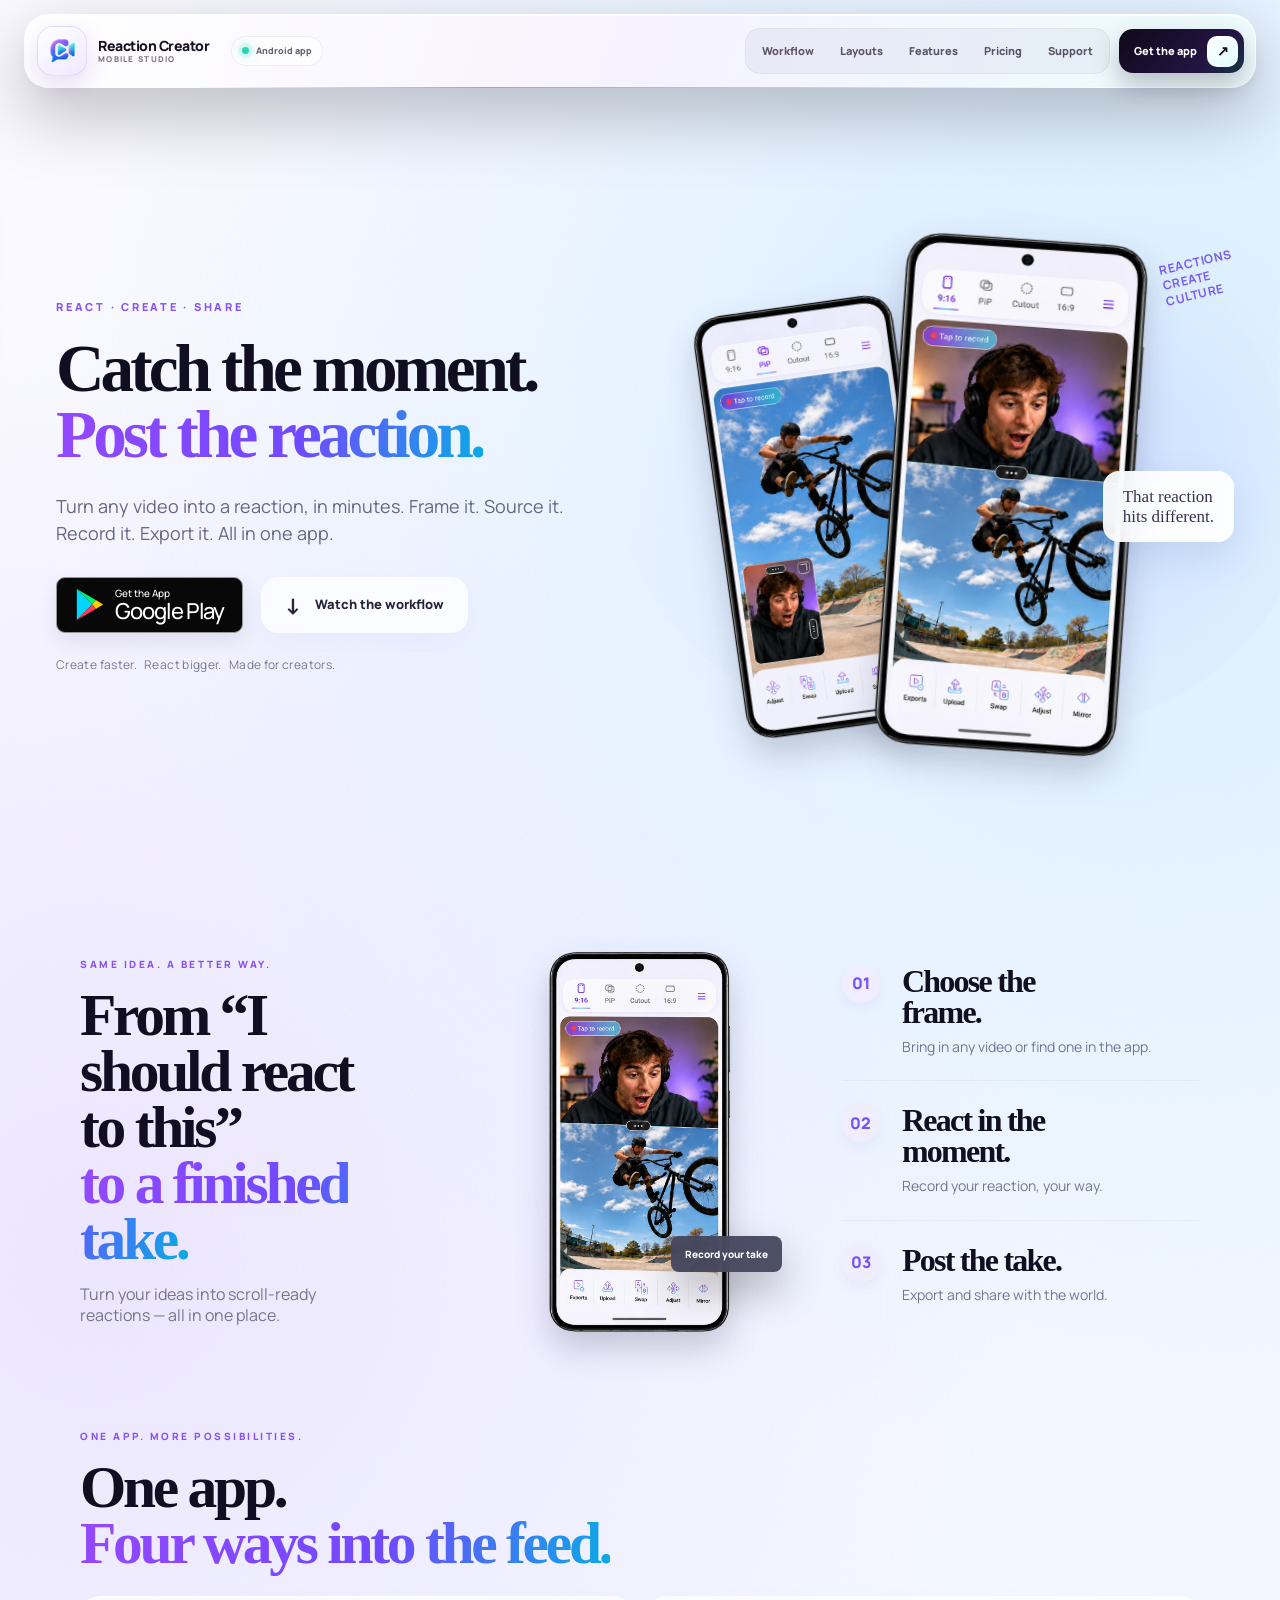
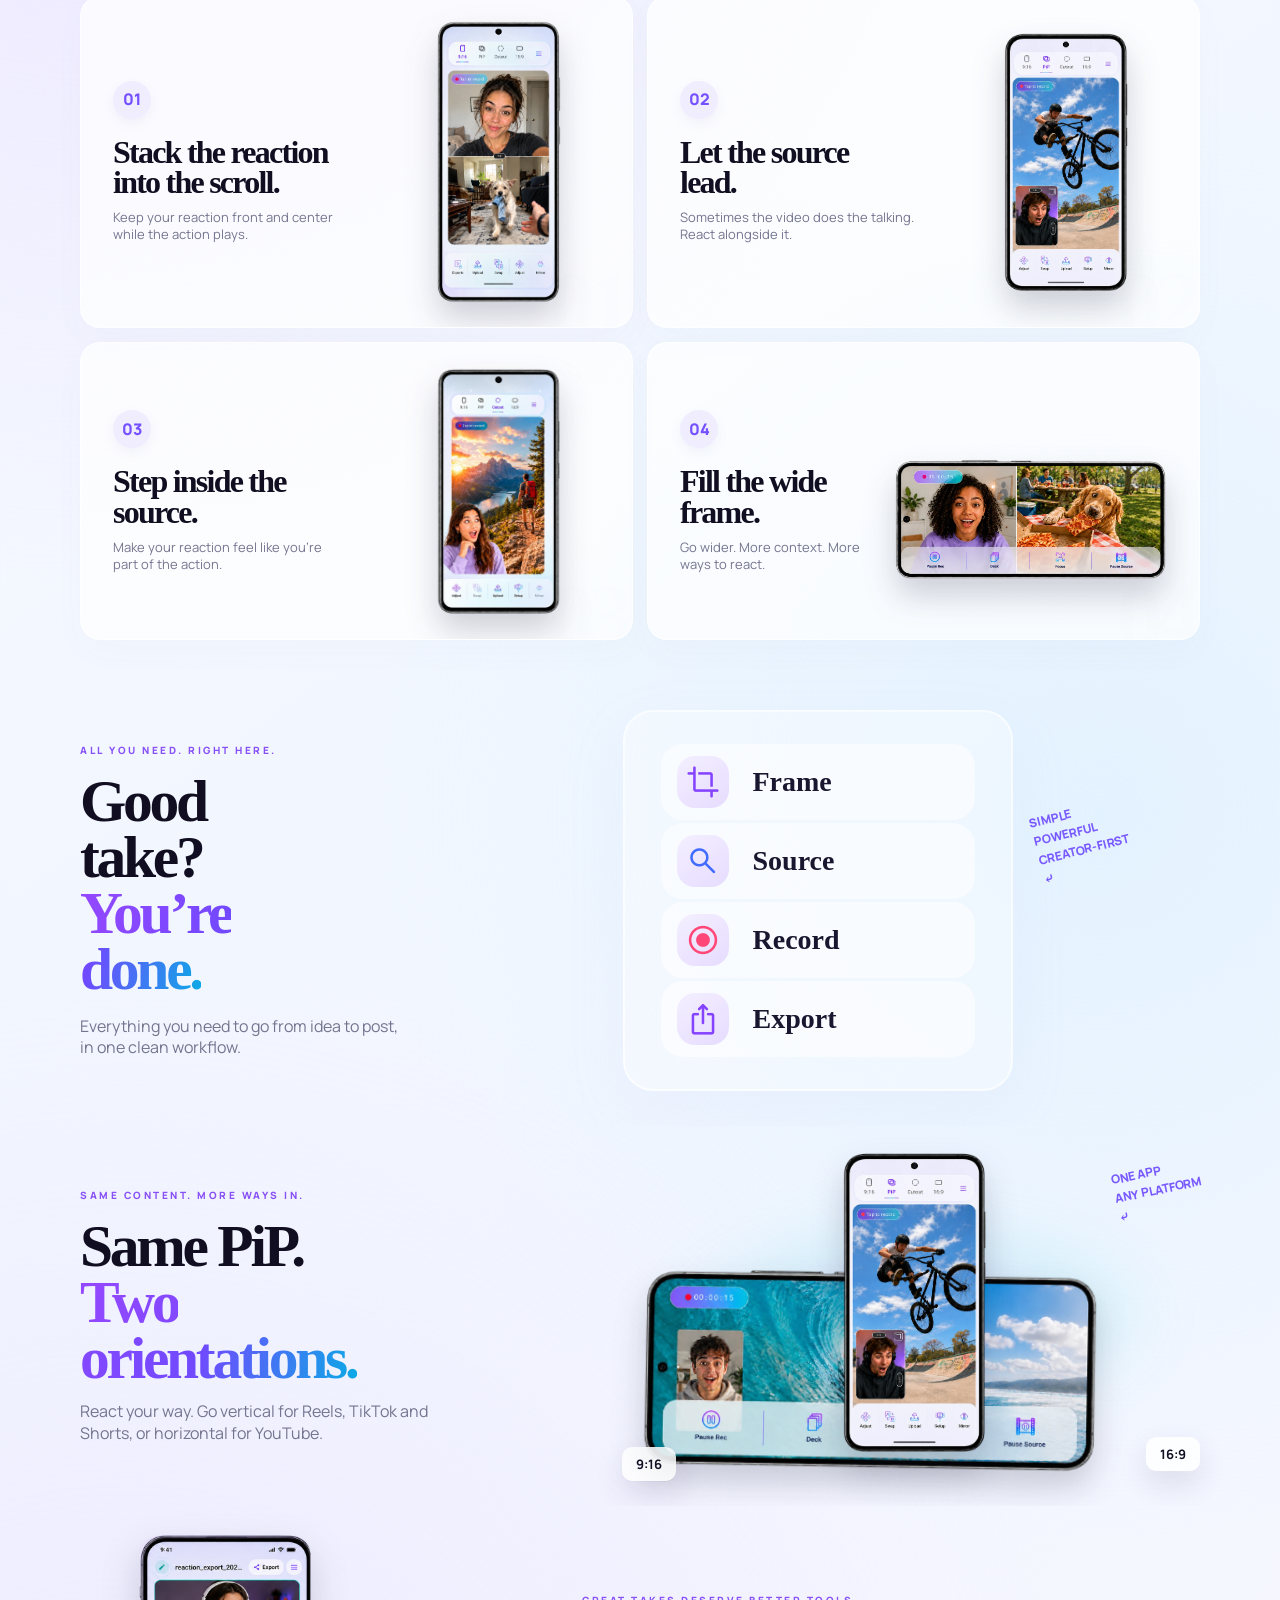
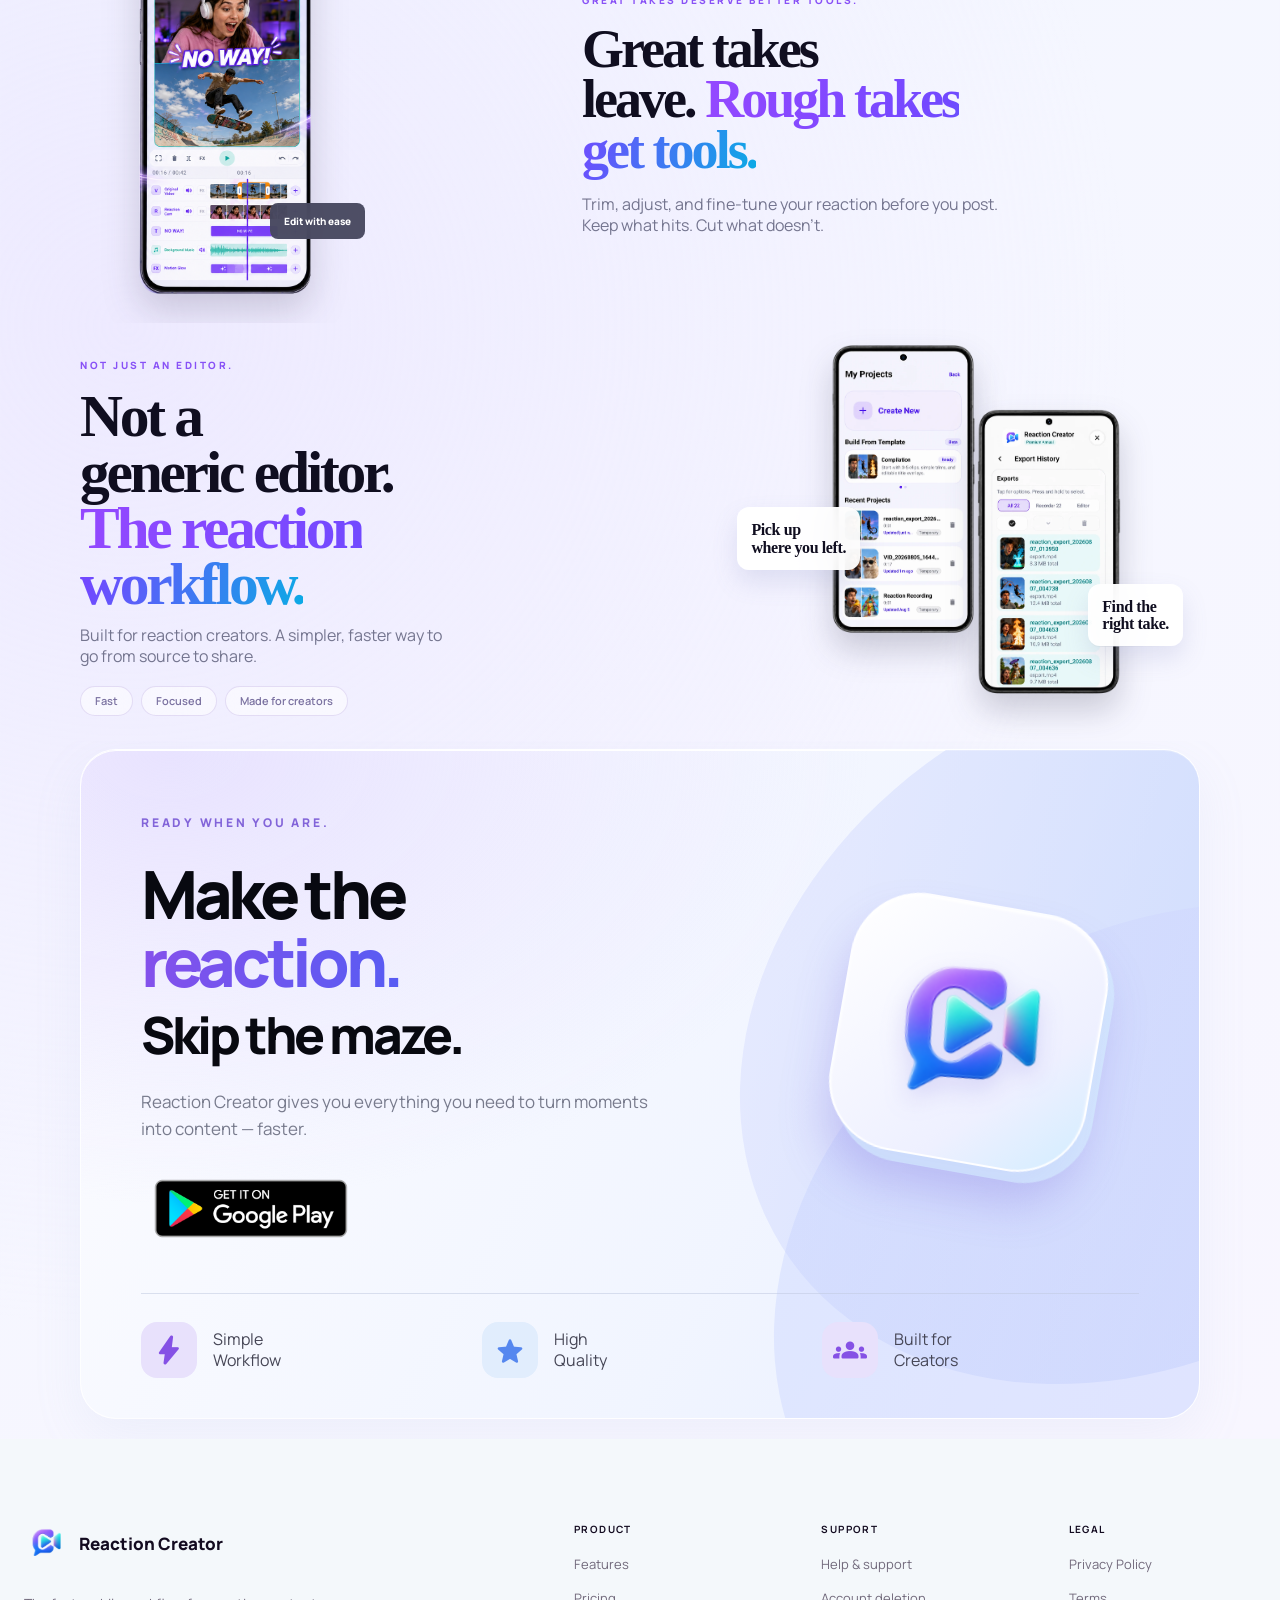
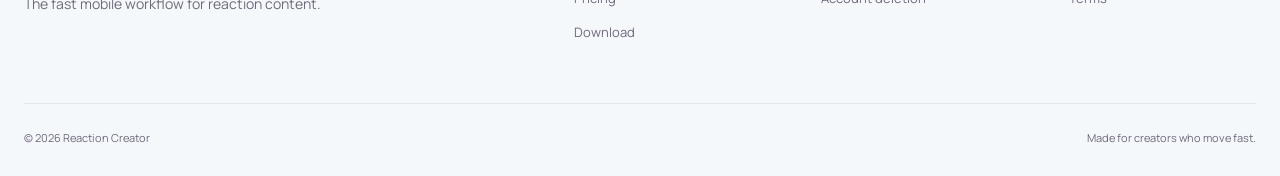
==== index.html @ 33fabc82 "Refresh responsive download card to match mockup" ====
<!doctype html>
<html lang="en" class="no-gsap">

<head>
  <meta charset="utf-8">
  <meta name="viewport" content="width=device-width, initial-scale=1">
  <meta name="theme-color" content="#f8f7fc">

  <title>Reaction Creator — Make the Reaction, Skip the Maze</title>
  <meta name="description" content="The fast mobile workflow for reaction content. Choose a layout, add the source, record, and export—editing is optional.">
  <link rel="canonical" href="https://www.reactioncreator.com/">
  <script>
    if (window.location.pathname.endsWith("/index.html")) {
      const cleanPath = window.location.pathname.slice(0, -"index.html".length) || "/";
      window.history.replaceState(null, "", cleanPath + window.location.search + window.location.hash);
    }
  </script>

  <meta property="og:type" content="website">
  <meta property="og:site_name" content="Reaction Creator">
  <meta property="og:title" content="Reaction Creator — Make the Reaction, Skip the Maze">
  <meta property="og:description" content="Record source and facecam together, then export the take without getting trapped in an editing timeline.">
  <meta property="og:url" content="https://www.reactioncreator.com/">
  <meta property="og:image" content="https://www.reactioncreator.com/assets/img/social-preview.webp">
  <meta property="og:image:width" content="1200">
  <meta property="og:image:height" content="630">
  <meta name="twitter:card" content="summary_large_image">

  <link rel="icon" type="image/webp" href="assets/img/favicon.webp">
  <link rel="apple-touch-icon" href="assets/img/favicon.webp">
  <link rel="preload" as="image" type="image/webp" href="Images/isolated-916-bmx-20260901.webp" fetchpriority="high">
  <link rel="preload" as="image" type="image/webp" href="Images/isolated-pip-bmx-20260901.webp" fetchpriority="high">
  <link rel="preconnect" href="https://fonts.googleapis.com">
  <link rel="preconnect" href="https://fonts.gstatic.com" crossorigin>
  <link rel="stylesheet" href="https://fonts.googleapis.com/css2?family=Manrope:wght@400;500;600;700;800&amp;display=swap">
  <link rel="stylesheet" href="https://fonts.googleapis.com/css2?family=Material+Symbols+Rounded:opsz,wght,FILL,GRAD@24,500,0,0">
  <link rel="stylesheet" href="assets/css/home-v5.css?v=20260906-light3">
  <link rel="stylesheet" href="assets/css/landing-mockup.css?v=20260910-download">
</head>

<body>
  <a class="skip-link" href="#main">Skip to content</a>
  <div class="page-progress" aria-hidden="true"><span data-page-progress></span></div>
  <div class="ambient-stage" data-ambient-stage aria-hidden="true">
    <div class="ambient-palette ambient-palette-hero" data-ambient-palette></div>
    <div class="ambient-palette ambient-palette-workflow" data-ambient-palette></div>
    <div class="ambient-palette ambient-palette-formats" data-ambient-palette></div>
    <div class="ambient-palette ambient-palette-instant" data-ambient-palette></div>
    <div class="ambient-palette ambient-palette-orientation" data-ambient-palette></div>
    <div class="ambient-palette ambient-palette-editor" data-ambient-palette></div>
    <div class="ambient-palette ambient-palette-continuity" data-ambient-palette></div>
    <div class="ambient-palette ambient-palette-download" data-ambient-palette></div>
    <div class="ambient-wash"></div>
    <div class="ambient-orb ambient-orb-a"></div>
    <div class="ambient-orb ambient-orb-b"></div>
    <div class="ambient-depth">
      <div class="ambient-pointer">
        <div class="ambient-core">
          <span class="ambient-loop ambient-loop-a"></span>
          <span class="ambient-loop ambient-loop-b"></span>
          <span class="ambient-loop ambient-loop-c"></span>
          <span class="ambient-spark ambient-spark-a"></span>
          <span class="ambient-spark ambient-spark-b"></span>
        </div>
      </div>
    </div>
  </div>

  <header class="site-header" data-header>
    <nav class="nav shell" aria-label="Main navigation">
      <a class="brand" href="/" aria-label="Reaction Creator home">
        <span class="brand-mark" aria-hidden="true">
          <img src="assets/img/favicon.webp" alt="" width="512" height="512" decoding="async">
        </span>
        <span class="brand-lockup">
          <strong>Reaction Creator</strong>
          <small>Mobile studio</small>
        </span>
      </a>

      <span class="nav-status" aria-label="Available for Android">
        <i aria-hidden="true"></i>
        Android app
      </span>

      <button class="nav-toggle" type="button" aria-controls="site-menu" aria-expanded="false" data-nav-toggle>
        <span class="nav-toggle-icon" aria-hidden="true"><i></i><i></i></span>
        <span class="sr-only">Open menu</span>
      </button>

      <div class="nav-menu" id="site-menu" data-nav-menu>
        <div class="nav-links">
          <a href="#workflow">Workflow</a>
          <a href="#layouts">Layouts</a>
          <a href="/features/">Features</a>
          <a href="/pricing/">Pricing</a>
          <a href="/support/">Support</a>
        </div>
        <a class="nav-download" href="https://play.google.com/store/apps/details?id=com.reaction.reactioncreator">
          <span>Get the app</span>
          <i aria-hidden="true">↗</i>
        </a>
      </div>
    </nav>
  </header>

  <main id="main" class="landing">
    <section class="hero" data-hero>
      <div class="hero-aurora hero-aurora-one" aria-hidden="true"></div>
      <div class="hero-aurora hero-aurora-two" aria-hidden="true"></div>
      <div class="hero-grid" aria-hidden="true"></div>

      <div class="shell hero-layout">
        <div class="hero-copy" data-reveal>
          <p class="kicker kicker-light"><span></span>React · Create · Share</p>
          <h1><span>Catch the moment.</span><br><em>Post the reaction.</em></h1>
          <p class="hero-lede">Turn any video into a reaction, in minutes. Frame it. Source it. Record it. Export it. All in one app.</p>

          <div class="hero-actions">
            <a class="button button-primary" href="https://play.google.com/store/apps/details?id=com.reaction.reactioncreator">
              <svg class="google-play-icon" viewBox="0 0 32 36" aria-hidden="true" focusable="false">
                <path fill="#00d5ff" d="M2 1 19 18 2 35Z"/>
                <path fill="#00ef77" d="M2 1 23 13 19 18Z"/>
                <path fill="#ffcf00" d="m23 13 8 5-8 5-4-5Z"/>
                <path fill="#ff3b5c" d="m2 35 17-17 4 5Z"/>
              </svg>
              <span class="google-play-label"><span>Get the App</span><strong>Google Play</strong></span>
            </a>
            <a class="button button-ghost" href="#workflow"><span aria-hidden="true">↓</span> Watch the workflow</a>
          </div>

          <p class="hero-positioning">Create faster. &nbsp; React bigger. &nbsp; Made for creators.</p>
        </div>

        <div class="hero-visual" data-hero-visual>
          <div class="hero-orbit" aria-hidden="true"></div>
          <div class="hero-phone-wrap hero-phone-secondary" aria-hidden="true">
            <span class="device-light" aria-hidden="true"></span>
            <span class="device-crop crop-pip-bmx">
              <img src="Images/isolated-pip-bmx-20260901.webp" alt="" width="1086" height="1448" fetchpriority="high" decoding="async">
            </span>
          </div>
          <div class="hero-phone-wrap hero-phone-primary">
            <span class="device-light" aria-hidden="true"></span>
            <span class="device-crop crop-916-bmx">
              <img class="hero-phone" src="Images/isolated-916-bmx-20260901.webp" alt="Reaction Creator showing a creator and a BMX source together in the 9:16 recording layout" width="1086" height="1448" fetchpriority="high" decoding="async">
            </span>
          </div>

          <div class="hero-chip hero-chip-source" aria-hidden="true">
            <span class="chip-dot chip-dot-cyan"></span>
            <small>That reaction</small>
            <strong>hits different.</strong>
          </div>
          <div class="hero-chip hero-chip-layout" aria-hidden="true">
            <span class="material-symbols-rounded">dashboard_customize</span>
            <div><small>Frame for the feed</small><strong>9:16 ready</strong></div>
          </div>
          <div class="hero-chip hero-chip-export" aria-hidden="true">
            <span class="chip-dot"></span>
            <small>Good take?</small>
            <strong>Export it now</strong>
          </div>
        </div>
      </div>

      <div class="creator-ticker" aria-label="Made for short-form and reaction creators">
        <div class="ticker-track">
          <span>Shorts creators</span><i></i><span>YouTube reactions</span><i></i><span>Gaming commentary</span><i></i><span>Reels &amp; TikTok</span><i></i><span>Meme reactions</span><i></i>
          <span aria-hidden="true">Shorts creators</span><i aria-hidden="true"></i><span aria-hidden="true">YouTube reactions</span><i aria-hidden="true"></i><span aria-hidden="true">Gaming commentary</span><i aria-hidden="true"></i><span aria-hidden="true">Reels &amp; TikTok</span><i aria-hidden="true"></i><span aria-hidden="true">Meme reactions</span><i aria-hidden="true"></i>
        </div>
      </div>
    </section>

    <section class="workflow" id="workflow" data-motion-story>
      <div class="workflow-pin">
        <div class="shell workflow-story">
          <div class="workflow-heading">
            <p class="kicker"><span></span>Same idea. A better way.</p>
            <h2>From “I <br>should react <br>to this”<br><em>to a finished <br>take.</em></h2>
            <p>Turn your ideas into scroll-ready reactions — all in one place.</p>
          </div>

          <figure class="workflow-device" aria-label="Reaction Creator recording a vertical reaction while the source plays">
            <span class="workflow-device-glow" aria-hidden="true"></span>
            <span class="device-crop crop-916-bmx">
              <img src="Images/isolated-916-bmx-20260901.webp" alt="Reaction Creator recording interface with a creator reacting to a BMX video" width="1086" height="1448" loading="lazy" decoding="async">
            </span>
            <figcaption><i aria-hidden="true"></i>Record your take</figcaption>
          </figure>

          <div class="workflow-runway">
            <article data-workflow-step>
              <span class="workflow-step-label">01</span>
              <h3>Choose the frame.</h3>
              <p>Bring in any video or find one in the app.</p>
            </article>
            <article data-workflow-step>
              <span class="workflow-step-label">02</span>
              <h3>React in the moment.</h3>
              <p>Record your reaction, your way.</p>
            </article>
            <article data-workflow-step>
              <span class="workflow-step-label">03</span>
              <h3>Post the take.</h3>
              <p>Export and share with the world.</p>
            </article>
          </div>

          <div class="workflow-manifesto" data-reveal>
            <p><span>Not a desktop editor squeezed onto a phone.</span> A purpose-built reaction machine that keeps creators moving.</p>
          </div>
        </div>
      </div>
    </section>

    <section class="formats" id="layouts" data-formats>
      <div class="formats-pin">
        <div class="shell formats-heading">
          <p class="kicker"><span></span>One app. More possibilities.</p>
          <h2>One app.<br><em>Four ways into the feed.</em></h2>
        </div>

        <div class="shell format-wall">
        <article class="format-card format-card-916" data-format-card data-mode="9:16">
          <div class="format-copy">
            <span>01</span>
            <h3>Stack the reaction into the scroll.</h3>
            <p>Keep your reaction front and center while the action plays.</p>
          </div>
          <figure class="phone-stage" data-depth="0.045">
            <span class="device-light" aria-hidden="true"></span>
            <span class="device-crop crop-916-woman-dog"><img src="Images/isolated-916-woman-dog-20260901.webp" alt="Reaction Creator 9:16 layout with a creator above a dog source video" width="1086" height="1448" loading="lazy" decoding="async"></span>
          </figure>
        </article>

        <article class="format-card format-card-pip" data-format-card data-mode="PiP">
          <div class="format-copy">
            <span>02</span>
            <h3>Let the source lead.</h3>
            <p>Sometimes the video does the talking. React alongside it.</p>
          </div>
          <figure class="phone-stage" data-depth="0.065">
            <span class="device-light" aria-hidden="true"></span>
            <span class="device-crop crop-pip-bmx"><img src="Images/isolated-pip-bmx-20260901.webp" alt="Reaction Creator picture-in-picture layout over a BMX source video" width="1086" height="1448" loading="lazy" decoding="async"></span>
          </figure>
        </article>

        <article class="format-card format-card-cutout" data-format-card data-mode="Cutout">
          <div class="format-copy">
            <span>03</span>
            <h3>Step inside the source.</h3>
            <p>Make your reaction feel like you’re part of the action.</p>
          </div>
          <figure class="phone-stage" data-depth="0.04">
            <span class="device-light" aria-hidden="true"></span>
            <span class="device-crop crop-cutout-hiking"><img src="Images/isolated-cutout-hiking-20260901.webp" alt="Reaction Creator Cutout layout with a creator placed over a hiking source video" width="1448" height="1086" loading="lazy" decoding="async"></span>
          </figure>
        </article>

        <article class="format-card format-card-wide" data-format-card data-mode="16:9">
          <div class="format-copy">
            <span>04</span>
            <h3>Fill the wide frame.</h3>
            <p>Go wider. More context. More ways to react.</p>
          </div>
          <figure class="wide-stage" data-depth="0.035">
            <span class="device-light" aria-hidden="true"></span>
            <span class="device-crop crop-169-dog"><img src="Images/isolated-169-dog-20260901.webp" alt="Reaction Creator 16:9 layout showing a creator and dog source side by side" width="1086" height="1448" loading="lazy" decoding="async"></span>
          </figure>
        </article>
        </div>
      </div>
    </section>

    <section class="instant">
      <div class="instant-orb" aria-hidden="true"></div>
      <div class="shell instant-layout">
        <div class="instant-copy" data-reveal>
          <p class="kicker kicker-light"><span></span>All you need. Right here.</p>
          <h2>Good <br>take?<br><em>You’re <br>done.</em></h2>
          <p>Everything you need to go from idea to post, in one clean workflow.</p>
        </div>

        <div class="export-system" data-reveal data-export-route>
          <div class="export-beam" aria-hidden="true"><span></span></div>
          <div class="export-step is-active"><span class="material-symbols-rounded" aria-hidden="true">crop</span><strong>Frame</strong></div>
          <div class="export-step"><span class="material-symbols-rounded" aria-hidden="true">search</span><strong>Source</strong></div>
          <div class="export-step"><span class="material-symbols-rounded" aria-hidden="true">radio_button_checked</span><strong>Record</strong></div>
          <div class="export-step export-step-final"><span class="material-symbols-rounded" aria-hidden="true">ios_share</span><strong>Export</strong></div>
        </div>
      </div>
    </section>

    <section class="orientation">
      <div class="shell orientation-layout">
        <div class="orientation-copy" data-reveal>
          <p class="kicker"><span></span>Same content. More ways in.</p>
          <h2>Same PiP.<br><em>Two<br>orientations.</em></h2>
          <p>React your way. Go vertical for Reels, TikTok and Shorts, or horizontal for YouTube.</p>
        </div>

        <div class="orientation-stack" data-reveal aria-label="The same PiP layout shown in portrait and landscape orientations">
          <span class="orientation-glow" aria-hidden="true"></span>
          <span class="orientation-orbit" aria-hidden="true"></span>

          <figure class="orientation-device orientation-device-wide">
            <span class="device-light" aria-hidden="true"></span>
            <span class="device-crop crop-pip-landscape"><img src="Images/isolated-pip-landscape-20260901.webp" alt="Reaction Creator PiP in landscape orientation" width="1448" height="1086" loading="lazy" decoding="async"></span>
          </figure>

          <figure class="orientation-device orientation-device-portrait">
            <span class="device-light" aria-hidden="true"></span>
            <span class="device-crop crop-pip-bmx"><img src="Images/isolated-pip-bmx-20260901.webp" alt="The same Reaction Creator PiP workflow in portrait orientation" width="1086" height="1448" loading="lazy" decoding="async"></span>
          </figure>

          <div class="orientation-rotate" aria-hidden="true">↻</div>
          <div class="orientation-state orientation-state-portrait"><b>9:16</b></div>
          <div class="orientation-state orientation-state-wide"><b>16:9</b></div>
        </div>
      </div>
    </section>

    <section class="editor-choice" id="editor">
      <div class="shell editor-layout">
        <figure class="editor-product" data-reveal>
          <span class="device-light" aria-hidden="true"></span>
          <img src="Images/editor-phone-only.webp" alt="Reaction Creator optional Editor Mode with a reaction video timeline" width="514" height="1047" loading="lazy" decoding="async">
          <figcaption>Edit with ease</figcaption>
        </figure>

        <div class="editor-copy" data-reveal>
          <p class="kicker"><span></span>Great takes deserve better tools.</p>
          <h2>Great takes<br>leave. <em>Rough takes<br>get tools.</em></h2>
          <p>Trim, adjust, and fine-tune your reaction before you post. Keep what hits. Cut what doesn’t.</p>
          <ul class="tool-cloud" aria-label="Optional editing tools">
            <li>Trim</li>
            <li>Text</li>
            <li>Audio</li>
            <li>Effects</li>
          </ul>
        </div>
      </div>
    </section>

    <section class="continuity">
      <div class="shell continuity-heading" data-reveal>
        <p class="kicker"><span></span>Not just an editor.</p>
        <h2>Not a<br>generic editor.<br><em>The reaction<br>workflow.</em></h2>
        <p>Built for reaction creators. A simpler, faster way to go from source to share.</p>
        <ul class="vision-principles" aria-label="Reaction Creator product principles">
          <li>Fast</li><li>Focused</li><li>Made for creators</li>
        </ul>
      </div>

      <div class="shell continuity-visuals">
        <article class="continuity-item continuity-projects" data-reveal>
          <div><span>Projects</span><h3>Pick up<br>where you left.</h3></div>
          <figure data-depth="0.04"><span class="device-light" aria-hidden="true"></span><span class="device-crop crop-projects"><img src="Images/isolated-projects-20260901.webp" alt="Reaction Creator Projects screen" width="1086" height="1448" loading="lazy" decoding="async"></span></figure>
        </article>
        <article class="continuity-item continuity-exports" data-reveal>
          <div><span>Export History</span><h3>Find the<br>right take.</h3></div>
          <figure data-depth="0.06"><span class="device-light" aria-hidden="true"></span><span class="device-crop crop-export-history"><img src="Images/isolated-export-history-20260901.webp" alt="Reaction Creator Export History screen" width="1086" height="1448" loading="lazy" decoding="async"></span></figure>
        </article>
      </div>
    </section>

    <section class="download" id="download">
      <div class="download-beam" aria-hidden="true"></div>
      <div class="shell download-panel download-refresh">
        <div class="download-copy" data-reveal>
          <p class="kicker kicker-light"><span></span>Ready when you are.</p>
          <h2>Make the<br><em>reaction.</em><br><span>Skip the maze.</span></h2>
          <p>Reaction Creator gives you everything you need to turn moments into content — faster.</p>
          <div class="download-action-row">
            <a class="play-badge" href="https://play.google.com/store/apps/details?id=com.reaction.reactioncreator" aria-label="Get Reaction Creator on Google Play"><img src="Images/google-play-badge.webp" alt="Get it on Google Play" width="646" height="250" loading="lazy" decoding="async"></a>
            <span class="download-note"><i aria-hidden="true"></i>Free to start on Android</span>
          </div>
        </div>
        <figure class="download-mark" data-reveal>
          <div class="download-mark-visual">
            <span aria-hidden="true"></span>
            <img src="assets/img/favicon.webp" alt="Reaction Creator app icon" width="512" height="512" loading="lazy" decoding="async">
          </div>
        </figure>
        <ul class="download-benefits" aria-label="Made for reaction creators">
          <li><span class="material-symbols-rounded" aria-hidden="true">bolt</span><span>Simple<br>Workflow</span></li>
          <li><span class="material-symbols-rounded" aria-hidden="true">star</span><span>High<br>Quality</span></li>
          <li><span class="material-symbols-rounded" aria-hidden="true">groups</span><span>Built for<br>Creators</span></li>
        </ul>
      </div>
    </section>
  </main>

  <footer class="site-footer">
    <div class="shell footer-top">
      <div class="footer-brand">
        <a class="brand" href="/" aria-label="Reaction Creator home"><img src="assets/img/favicon.webp" alt="" width="512" height="512" loading="lazy" decoding="async"><span>Reaction Creator</span></a>
        <p>The fast mobile workflow for reaction content.</p>
      </div>
      <div class="footer-group"><strong>Product</strong><a href="/features/">Features</a><a href="/pricing/">Pricing</a><a href="https://play.google.com/store/apps/details?id=com.reaction.reactioncreator">Download</a></div>
      <div class="footer-group"><strong>Support</strong><a href="/support/">Help &amp; support</a><a href="/account-deletion/">Account deletion</a></div>
      <div class="footer-group"><strong>Legal</strong><a href="/privacy-policy/">Privacy Policy</a><a href="/terms/">Terms</a></div>
    </div>
    <div class="shell footer-bottom"><span>© <span data-year></span> Reaction Creator</span><span>Made for creators who move fast.</span></div>
  </footer>

  <script src="assets/js/home-v5.js?v=20260905-professional2"></script>
</body>
</html>
---- assets/css/home-v5.css ----
:root {
  --ink: #130b20;
  --muted: #6d6578;
  --night: #08040f;
  --night-2: #10081d;
  --paper: #f8f6ff;
  --purple: #7a43ff;
  --violet: #b468ff;
  --cyan: #31ddd5;
  --pink: #ff6fbc;
  --line: rgba(94, 70, 143, 0.14);
  --white: #fff;
  --ease: cubic-bezier(0.22, 1, 0.36, 1);
}

*,
*::before,
*::after {
  box-sizing: border-box;
}

html {
  scroll-behavior: smooth;
}

body {
  position: relative;
  margin: 0;
  overflow-x: hidden;
  color: var(--ink);
  background: var(--night);
  font-family: "Manrope", sans-serif;
  font-size: 16px;
  line-height: 1.6;
  text-rendering: optimizeLegibility;
}

main {
  position: relative;
  z-index: 1;
}

body.menu-open {
  overflow: hidden;
}

img {
  display: block;
  max-width: 100%;
}

a {
  color: inherit;
  text-decoration: none;
}

button {
  font: inherit;
}

h1,
h2,
h3,
p,
figure,
ul {
  margin: 0;
}

ul {
  padding: 0;
  list-style: none;
}

h1,
h2,
h3 {
  font-family: Georgia, "Times New Roman", serif;
  font-weight: 700;
  text-wrap: balance;
}

em {
  color: transparent;
  background: linear-gradient(105deg, var(--violet), var(--purple) 50%, var(--cyan));
  background-clip: text;
  font-style: normal;
  -webkit-background-clip: text;
}

.shell {
  width: min(1240px, calc(100% - 48px));
  margin-inline: auto;
}

.sr-only {
  position: absolute;
  width: 1px;
  height: 1px;
  overflow: hidden;
  clip: rect(0, 0, 0, 0);
  white-space: nowrap;
}

.skip-link {
  position: fixed;
  z-index: 1000;
  top: 10px;
  left: 10px;
  padding: 10px 14px;
  color: var(--white);
  border-radius: 10px;
  background: var(--purple);
  transform: translateY(-150%);
}

.skip-link:focus {
  transform: translateY(0);
}

.page-progress {
  position: fixed;
  z-index: 250;
  inset: 0 0 auto;
  height: 3px;
  pointer-events: none;
}

.page-progress span {
  width: 100%;
  height: 100%;
  display: block;
  background: linear-gradient(90deg, var(--purple), var(--pink), var(--cyan));
  box-shadow: 0 0 18px rgba(49, 221, 213, 0.56);
  transform: scaleX(0);
  transform-origin: left;
}

/* Persistent motion scene: one visual atmosphere behind the entire story. */
.ambient-stage {
  position: fixed;
  z-index: 0;
  inset: 0;
  overflow: hidden;
  background-color: #08040f;
  contain: strict;
  pointer-events: none;
}

.ambient-wash,
.ambient-palette,
.ambient-orb,
.ambient-depth,
.ambient-pointer,
.ambient-core {
  position: absolute;
  transform-style: preserve-3d;
}

.ambient-palette {
  inset: 0;
  opacity: 0;
  will-change: opacity;
  transform: translateZ(0);
}

.ambient-palette-hero {
  opacity: 1;
  background:
    radial-gradient(circle at 20% 35%, rgba(104, 48, 210, 0.34), transparent 38%),
    radial-gradient(circle at 86% 68%, rgba(22, 121, 137, 0.28), transparent 36%),
    #08040f;
}

.ambient-palette-workflow {
  background:
    radial-gradient(circle at 32% 44%, rgba(91, 45, 178, 0.3), transparent 41%),
    radial-gradient(circle at 82% 62%, rgba(20, 110, 124, 0.24), transparent 38%),
    #0d0618;
}

.ambient-palette-formats {
  background:
    radial-gradient(circle at 18% 30%, rgba(184, 150, 255, 0.24), transparent 39%),
    radial-gradient(circle at 86% 68%, rgba(103, 220, 215, 0.22), transparent 37%),
    #eeeafa;
}

.ambient-palette-instant {
  background:
    radial-gradient(circle at 22% 28%, rgba(111, 53, 255, 0.3), transparent 39%),
    radial-gradient(circle at 84% 66%, rgba(33, 186, 199, 0.23), transparent 38%),
    #090410;
}

.ambient-palette-orientation {
  background:
    radial-gradient(circle at 22% 34%, rgba(155, 115, 255, 0.2), transparent 40%),
    radial-gradient(circle at 83% 65%, rgba(72, 214, 207, 0.22), transparent 37%),
    #edf8f7;
}

.ambient-palette-editor {
  background:
    radial-gradient(circle at 21% 34%, rgba(134, 70, 255, 0.3), transparent 39%),
    radial-gradient(circle at 84% 64%, rgba(28, 170, 184, 0.22), transparent 38%),
    #0b0514;
}

.ambient-palette-continuity {
  background:
    radial-gradient(circle at 20% 34%, rgba(167, 124, 255, 0.22), transparent 39%),
    radial-gradient(circle at 84% 66%, rgba(84, 215, 209, 0.2), transparent 38%),
    #f1edfb;
}

.ambient-palette-download {
  background:
    radial-gradient(circle at 20% 34%, rgba(113, 55, 255, 0.32), transparent 39%),
    radial-gradient(circle at 84% 66%, rgba(36, 200, 202, 0.23), transparent 38%),
    #08040f;
}

.ambient-wash {
  inset: -18%;
  background:
    radial-gradient(circle at 18% 24%, rgba(122, 67, 255, 0.24), transparent 33%),
    radial-gradient(circle at 82% 64%, rgba(49, 221, 213, 0.18), transparent 31%),
    radial-gradient(circle at 52% 112%, rgba(255, 111, 188, 0.12), transparent 38%);
  opacity: 0.9;
}

.ambient-orb {
  width: min(48vw, 760px);
  aspect-ratio: 1;
  border-radius: 50%;
  opacity: 0.28;
  will-change: transform;
}

.ambient-orb-a {
  top: -17%;
  left: -13%;
  background-color: #7a43ff;
  -webkit-mask-image: radial-gradient(circle, #000, rgba(0, 0, 0, 0.55) 38%, transparent 70%);
  mask-image: radial-gradient(circle, #000, rgba(0, 0, 0, 0.55) 38%, transparent 70%);
}

.ambient-orb-b {
  right: -18%;
  bottom: -22%;
  background-color: #31ddd5;
  -webkit-mask-image: radial-gradient(circle, #000, rgba(0, 0, 0, 0.5) 40%, transparent 71%);
  mask-image: radial-gradient(circle, #000, rgba(0, 0, 0, 0.5) 40%, transparent 71%);
}

.ambient-depth {
  top: 4%;
  right: -8%;
  width: min(62vw, 960px);
  aspect-ratio: 1;
  perspective: 1200px;
  opacity: 0.48;
  will-change: transform;
}

.ambient-pointer,
.ambient-core {
  inset: 0;
  will-change: transform;
}

.ambient-loop {
  position: absolute;
  top: 50%;
  left: 50%;
  border: 1px solid rgba(193, 176, 255, 0.24);
  border-radius: 50%;
  transform-style: preserve-3d;
}

.ambient-loop-a {
  width: 84%;
  height: 42%;
  transform: translate(-50%, -50%) rotateX(67deg) rotateZ(14deg);
}

.ambient-loop-b {
  width: 66%;
  height: 66%;
  border-color: rgba(49, 221, 213, 0.2);
  transform: translate(-50%, -50%) rotateY(68deg) rotateZ(-22deg);
}

.ambient-loop-c {
  width: 45%;
  height: 82%;
  border-style: dashed;
  border-color: rgba(255, 111, 188, 0.16);
  transform: translate(-50%, -50%) rotateX(62deg) rotateY(38deg);
}

.ambient-spark {
  position: absolute;
  width: 12px;
  height: 12px;
  border-radius: 50%;
  background: #31ddd5;
  box-shadow: 0 0 26px rgba(49, 221, 213, 0.8);
}

.ambient-spark-a {
  top: 21%;
  left: 38%;
}

.ambient-spark-b {
  right: 18%;
  bottom: 31%;
  width: 8px;
  height: 8px;
  background: #b468ff;
  box-shadow: 0 0 22px rgba(180, 104, 255, 0.8);
}

.kicker {
  display: flex;
  align-items: center;
  gap: 10px;
  color: #6a39df;
  font-size: 11px;
  font-weight: 800;
  letter-spacing: 0.16em;
  line-height: 1.2;
  text-transform: uppercase;
}

.kicker > span {
  width: 8px;
  height: 8px;
  border-radius: 50%;
  background: linear-gradient(135deg, var(--purple), var(--cyan));
  box-shadow: 0 0 0 6px rgba(122, 67, 255, 0.09), 0 0 18px rgba(49, 221, 213, 0.35);
}

.kicker-light {
  color: #c9baf5;
}

.button {
  min-height: 52px;
  display: inline-flex;
  align-items: center;
  justify-content: center;
  gap: 12px;
  padding: 0 20px;
  border: 1px solid transparent;
  border-radius: 16px;
  font-size: 13px;
  font-weight: 800;
  transition: transform 250ms var(--ease), box-shadow 250ms var(--ease), background 250ms var(--ease);
}

.button:hover {
  transform: translateY(-3px);
}

.button-primary {
  color: var(--white);
  background: linear-gradient(135deg, #853cff, #634cff 55%, #21bfc9);
  box-shadow: 0 15px 38px rgba(103, 67, 255, 0.34);
}

.button-ghost {
  color: rgba(255, 255, 255, 0.86);
  border-color: rgba(255, 255, 255, 0.14);
  background: rgba(255, 255, 255, 0.06);
  backdrop-filter: blur(14px);
}

/* Floating navigation */
.site-header {
  position: fixed;
  z-index: 200;
  inset: 0 0 auto;
  padding-top: 14px;
  pointer-events: none;
}

.nav {
  position: relative;
  min-height: 74px;
  display: flex;
  align-items: center;
  gap: 22px;
  padding: 10px 11px 10px 12px;
  border: 1px solid rgba(255, 255, 255, 0.7);
  border-radius: 25px;
  background: linear-gradient(110deg, #ffffff, #f6f2ff, #edfcfd);
  box-shadow: 0 25px 70px rgba(3, 1, 10, 0.26), inset 0 1px 0 rgba(255, 255, 255, 0.96);
  pointer-events: auto;
  transition: min-height 300ms var(--ease), border-radius 300ms var(--ease), transform 300ms var(--ease);
}

.nav::after {
  position: absolute;
  right: 13%;
  bottom: -1px;
  left: 13%;
  height: 1px;
  background: linear-gradient(90deg, transparent, var(--purple), var(--cyan), transparent);
  content: "";
  opacity: 0.58;
}

.site-header.is-scrolled {
  padding-top: 8px;
}

.site-header.is-scrolled .nav {
  min-height: 64px;
  border-radius: 20px;
}

.brand {
  min-width: max-content;
  display: inline-flex;
  align-items: center;
  gap: 11px;
}

.brand-mark {
  width: 50px;
  height: 50px;
  display: grid;
  place-items: center;
  overflow: hidden;
  border: 1px solid rgba(112, 61, 229, 0.14);
  border-radius: 16px;
  background: linear-gradient(145deg, #fff, #eee9ff);
  box-shadow: 0 10px 26px rgba(78, 43, 164, 0.15);
}

.brand-mark img {
  width: 38px;
  height: 38px;
  object-fit: contain;
}

.brand-lockup {
  display: grid;
  gap: 2px;
  line-height: 1;
}

.brand-lockup strong {
  color: #171020;
  font-size: 14px;
  font-weight: 800;
  letter-spacing: -0.035em;
}

.brand-lockup small {
  color: #7c7488;
  font-size: 8px;
  font-weight: 800;
  letter-spacing: 0.16em;
  text-transform: uppercase;
}

.nav-status {
  display: inline-flex;
  align-items: center;
  gap: 7px;
  padding: 7px 10px;
  color: #665e72;
  border: 1px solid rgba(88, 68, 128, 0.09);
  border-radius: 999px;
  background: rgba(255, 255, 255, 0.54);
  font-size: 9px;
  font-weight: 800;
}

.nav-status i {
  width: 7px;
  height: 7px;
  border-radius: 50%;
  background: #24d5b6;
  box-shadow: 0 0 0 4px rgba(36, 213, 182, 0.12), 0 0 13px rgba(36, 213, 182, 0.65);
}

.nav-menu {
  display: flex;
  align-items: center;
  gap: 9px;
  margin-left: auto;
}

.nav-links {
  display: flex;
  gap: 2px;
  padding: 4px;
  border: 1px solid rgba(65, 44, 103, 0.06);
  border-radius: 15px;
  background: rgba(40, 22, 73, 0.045);
}

.nav-links a {
  min-height: 36px;
  display: flex;
  align-items: center;
  padding: 0 12px;
  color: #5b5367;
  border-radius: 11px;
  font-size: 11px;
  font-weight: 800;
  transition: color 200ms var(--ease), background 200ms var(--ease), box-shadow 200ms var(--ease);
}

.nav-links a:hover,
.nav-links a.is-current,
.nav-links a:focus-visible {
  color: #171020;
  background: rgba(255, 255, 255, 0.92);
  box-shadow: 0 5px 15px rgba(28, 14, 52, 0.09);
}

.nav-download {
  min-height: 44px;
  display: inline-flex;
  align-items: center;
  gap: 10px;
  padding: 5px 6px 5px 15px;
  color: var(--white);
  border-radius: 14px;
  background: linear-gradient(135deg, #10091a, #241443 72%, #173643);
  box-shadow: 0 12px 27px rgba(15, 7, 31, 0.25);
  font-size: 11px;
  font-weight: 800;
}

.nav-download i {
  width: 31px;
  height: 31px;
  display: grid;
  place-items: center;
  color: #171020;
  border-radius: 10px;
  background: linear-gradient(135deg, #fff, #dffcff);
  font-size: 14px;
  font-style: normal;
}

.nav-toggle {
  position: relative;
  width: 46px;
  height: 46px;
  display: none;
  place-items: center;
  margin-left: auto;
  padding: 0;
  border: 1px solid rgba(91, 67, 134, 0.13);
  border-radius: 14px;
  background: rgba(255, 255, 255, 0.76);
  cursor: pointer;
}

.nav-toggle-label {
  display: none;
}

.nav-toggle-icon {
  position: absolute;
  width: 18px;
  height: 12px;
}

.nav-toggle-icon i {
  position: absolute;
  left: 0;
  width: 18px;
  height: 2px;
  border-radius: 999px;
  background: var(--ink);
  transition: transform 230ms var(--ease);
}

.nav-toggle-icon i:first-child {
  transform: translateY(-4px);
}

.nav-toggle-icon i:last-child {
  transform: translateY(4px);
}

.nav-toggle.is-open .nav-toggle-icon i:first-child {
  transform: rotate(45deg);
}

.nav-toggle.is-open .nav-toggle-icon i:last-child {
  transform: rotate(-45deg);
}

/* Hero */
.hero {
  position: relative;
  min-height: 100svh;
  overflow: hidden;
  color: var(--white);
  background:
    radial-gradient(circle at 73% 33%, rgba(66, 213, 215, 0.14), transparent 25%),
    radial-gradient(circle at 18% 48%, rgba(119, 52, 255, 0.22), transparent 33%),
    linear-gradient(130deg, rgba(7, 3, 13, 0.86), rgba(18, 8, 32, 0.8) 57%, rgba(7, 19, 29, 0.78));
}

.hero::after {
  position: absolute;
  right: -15vw;
  bottom: -38vw;
  width: 78vw;
  height: 78vw;
  border: 1px solid rgba(104, 232, 226, 0.12);
  border-radius: 50%;
  box-shadow: inset 0 0 120px rgba(112, 65, 255, 0.05);
  content: "";
  pointer-events: none;
}

.hero-grid {
  position: absolute;
  inset: 0;
  opacity: 0.14;
  background-image:
    linear-gradient(rgba(255, 255, 255, 0.06) 1px, transparent 1px),
    linear-gradient(90deg, rgba(255, 255, 255, 0.06) 1px, transparent 1px);
  background-size: 76px 76px;
  mask-image: linear-gradient(to bottom, transparent, #000 26%, #000 72%, transparent);
}

.hero-aurora {
  position: absolute;
  border-radius: 50%;
  filter: blur(90px);
  pointer-events: none;
}

.hero-aurora-one {
  top: 13%;
  left: 8%;
  width: 360px;
  height: 360px;
  background: rgba(117, 57, 255, 0.2);
}

.hero-aurora-two {
  right: 4%;
  bottom: 10%;
  width: 330px;
  height: 330px;
  background: rgba(39, 214, 213, 0.13);
}

.hero-layout {
  position: relative;
  z-index: 2;
  min-height: 100svh;
  display: grid;
  grid-template-columns: minmax(0, 0.95fr) minmax(430px, 0.9fr);
  align-items: center;
  gap: clamp(36px, 6vw, 100px);
  padding-top: 110px;
  padding-bottom: 70px;
}

.hero-copy {
  position: relative;
  z-index: 3;
  max-width: 760px;
}

.hero-copy .kicker {
  margin-bottom: 28px;
}

.hero h1 {
  max-width: 800px;
  font-size: clamp(4.8rem, 8vw, 8.4rem);
  letter-spacing: -0.075em;
  line-height: 0.84;
}

.hero h1 span,
.hero h1 em {
  display: inline-block;
}

.hero-lede {
  max-width: 640px;
  margin-top: 34px;
  color: rgba(255, 255, 255, 0.68);
  font-size: clamp(15px, 1.22vw, 18px);
  line-height: 1.75;
}

.hero-actions {
  display: flex;
  flex-wrap: wrap;
  gap: 12px;
  margin-top: 31px;
}

.hero-positioning {
  margin-top: 30px;
  color: rgba(255, 255, 255, 0.48);
  font-size: 12px;
}

.hero-positioning strong {
  color: var(--cyan);
}

.hero-visual {
  position: relative;
  min-height: 720px;
  perspective: 1200px;
}

.hero-orbit {
  position: absolute;
  top: 50%;
  left: 50%;
  width: min(620px, 52vw);
  height: min(620px, 52vw);
  border: 1px solid rgba(255, 255, 255, 0.1);
  border-radius: 50%;
  transform: translate(-50%, -50%);
}

.hero-orbit::before,
.hero-orbit::after {
  position: absolute;
  border-radius: 50%;
  content: "";
}

.hero-orbit::before {
  inset: 12%;
  border: 1px dashed rgba(150, 114, 255, 0.18);
}

.hero-orbit::after {
  top: 5%;
  left: 22%;
  width: 12px;
  height: 12px;
  background: var(--cyan);
  box-shadow: 0 0 25px var(--cyan);
}

.hero-phone-wrap {
  position: absolute;
  z-index: 2;
  top: 50%;
  left: 61%;
  width: min(390px, 76%);
  transform: translate(-50%, -48%);
  transform-style: preserve-3d;
  backface-visibility: hidden;
  will-change: transform;
}

.hero-phone-primary {
  z-index: 3;
  transform: translate(-50%, -48%) rotate(2.5deg);
}

.hero-phone-secondary {
  z-index: 1;
  top: 52%;
  left: 31%;
  width: min(320px, 63%);
  opacity: 0.86;
  transform: translate(-50%, -48%) rotate(-8deg);
}

.hero-phone-secondary .device-crop {
  opacity: 0.82;
}

.hero-phone-secondary .device-light {
  background: radial-gradient(ellipse, rgba(49, 221, 213, 0.36), rgba(88, 61, 232, 0.16) 43%, transparent 70%);
}

.device-light,
.workflow-device-glow {
  position: absolute;
  z-index: 0;
  inset: 18% 10% 5%;
  border-radius: 50%;
  background: radial-gradient(ellipse, rgba(124, 66, 255, 0.48), rgba(49, 221, 213, 0.16) 43%, transparent 70%);
  filter: blur(34px);
  pointer-events: none;
}

.hero-chip {
  position: absolute;
  z-index: 4;
  display: grid;
  gap: 1px;
  padding: 12px 15px;
  color: var(--white);
  border: 1px solid rgba(255, 255, 255, 0.15);
  border-radius: 16px;
  background: rgba(14, 8, 27, 0.68);
  box-shadow: 0 18px 45px rgba(0, 0, 0, 0.26);
  backdrop-filter: blur(17px);
}

.hero-chip small {
  color: rgba(255, 255, 255, 0.56);
  font-size: 8px;
  font-weight: 800;
  letter-spacing: 0.1em;
  text-transform: uppercase;
}

.hero-chip strong {
  font-size: 11px;
}

.hero-chip-source {
  top: 19%;
  left: -2%;
  padding-left: 35px;
}

.chip-dot {
  position: absolute;
  top: 17px;
  left: 14px;
  width: 9px;
  height: 9px;
  border-radius: 50%;
  background: var(--purple);
  box-shadow: 0 0 15px var(--purple);
}

.chip-dot-cyan {
  background: var(--cyan);
  box-shadow: 0 0 15px var(--cyan);
}

.hero-chip-layout {
  top: 47%;
  right: -4%;
  grid-template-columns: auto 1fr;
  align-items: center;
  gap: 9px;
}

.hero-chip-layout > span {
  color: var(--violet);
}

.hero-chip-layout div {
  display: grid;
}

.hero-chip-export {
  bottom: 14%;
  left: 2%;
}

.creator-ticker {
  position: relative;
  z-index: 5;
  overflow: hidden;
  padding: 16px 0;
  color: rgba(255, 255, 255, 0.58);
  border: 0;
  background: rgba(6, 3, 13, 0.34);
  font-size: 10px;
  font-weight: 800;
  letter-spacing: 0.11em;
  text-transform: uppercase;
}

.ticker-track {
  width: max-content;
  display: flex;
  align-items: center;
  gap: 26px;
  animation: ticker 28s linear infinite;
}

.has-gsap .ticker-track {
  animation: none;
  will-change: transform;
}

.ticker-track i {
  width: 6px;
  height: 6px;
  border-radius: 50%;
  background: linear-gradient(135deg, var(--purple), var(--cyan));
}

@keyframes ticker {
  to { transform: translateX(-50%); }
}

/* Exact, non-stretching crops for supplied product renders */
.device-crop {
  position: relative;
  z-index: 1;
  width: 100%;
  display: block;
  overflow: hidden;
  aspect-ratio: var(--crop-ratio);
}

.device-crop img {
  position: absolute;
  top: var(--image-top);
  left: var(--image-left);
  width: var(--image-scale) !important;
  max-width: none !important;
  height: auto !important;
  object-fit: contain;
  filter: none !important;
}

.crop-916-bmx { --crop-ratio: 682 / 1415; --image-scale: 159.237537%; --image-left: -29.765396%; --image-top: -2.049470%; }
.crop-916-woman-dog { --crop-ratio: 639 / 1445; --image-scale: 169.953052%; --image-left: -35.367762%; --image-top: -0.207612%; }
.crop-pip-bmx { --crop-ratio: 693 / 1434; --image-scale: 156.709957%; --image-left: -28.571429%; --image-top: -0.976290%; }
.crop-cutout-hiking { --crop-ratio: 534 / 1060; --image-scale: 271.161049%; --image-left: -85.767790%; --image-top: -0.188679%; }
.crop-169-dog { --crop-ratio: 1057 / 474; --image-scale: 102.743614%; --image-left: -1.419111%; --image-top: -98.523207%; }
.crop-pip-landscape { --crop-ratio: 1375 / 606; --image-scale: 105.309091%; --image-left: -2.618182%; --image-top: -40.264026%; }
.crop-projects { --crop-ratio: 695 / 1394; --image-scale: 156.258993%; --image-left: -28.201439%; --image-top: -2.941176%; }
.crop-export-history { --crop-ratio: 718 / 1421; --image-scale: 151.253482%; --image-left: -25.626741%; --image-top: -1.196341%; }

/* One continuous pinned workflow scene */
.workflow {
  position: relative;
  color: var(--white);
  background:
    radial-gradient(circle at 50% 48%, rgba(92, 55, 195, 0.18), transparent 35%),
    linear-gradient(180deg, rgba(8, 4, 15, 0.76), rgba(14, 7, 24, 0.66) 56%, rgba(8, 4, 15, 0.72));
}

.workflow-pin {
  position: relative;
  min-height: 100svh;
  overflow: hidden;
}

.workflow-pin::before {
  position: absolute;
  inset: 7% 7%;
  border: 1px solid rgba(255, 255, 255, 0.06);
  border-radius: 50%;
  content: "";
  transform: rotate(-12deg);
}

.workflow-story {
  position: relative;
  min-height: 100svh;
  display: grid;
  grid-template-columns: minmax(260px, 0.9fr) minmax(300px, 0.9fr) minmax(280px, 0.85fr);
  align-items: center;
  gap: clamp(32px, 5vw, 80px);
  padding-top: 105px;
  padding-bottom: 110px;
}

.workflow-heading {
  position: relative;
  z-index: 3;
}

.workflow-heading .kicker {
  margin-bottom: 24px;
}

.workflow-heading h2 {
  font-size: clamp(3.3rem, 5.3vw, 6.3rem);
  letter-spacing: -0.065em;
  line-height: 0.9;
}

.workflow-heading > p:last-of-type {
  max-width: 440px;
  margin-top: 27px;
  color: rgba(255, 255, 255, 0.54);
  font-size: 15px;
  line-height: 1.75;
}

.workflow-device {
  position: relative;
  z-index: 2;
  width: min(310px, 100%);
  justify-self: center;
  transform-origin: 50% 60%;
}

.workflow-device .device-crop {
  filter: drop-shadow(0 40px 45px rgba(0, 0, 0, 0.4));
}

.workflow-device figcaption {
  position: absolute;
  z-index: 3;
  right: -24%;
  bottom: 16%;
  display: inline-flex;
  align-items: center;
  gap: 8px;
  padding: 11px 14px;
  color: rgba(255, 255, 255, 0.72);
  border: 1px solid rgba(255, 255, 255, 0.13);
  border-radius: 999px;
  background: rgba(16, 8, 29, 0.74);
  box-shadow: 0 18px 40px rgba(0, 0, 0, 0.28);
  backdrop-filter: blur(16px);
  font-size: 9px;
  font-weight: 800;
  white-space: nowrap;
}

.workflow-device figcaption i {
  width: 7px;
  height: 7px;
  border-radius: 50%;
  background: var(--cyan);
  box-shadow: 0 0 13px var(--cyan);
}

.workflow-runway {
  position: relative;
  z-index: 3;
  min-height: 330px;
}

.workflow-runway article {
  position: absolute;
  inset: 0;
  display: flex;
  flex-direction: column;
  justify-content: center;
  opacity: 0;
  transform: translateY(44px);
}

.workflow-runway article:first-child {
  opacity: 1;
  transform: none;
}

.workflow-step-label {
  align-self: flex-start;
  margin-bottom: 20px;
  color: var(--cyan);
  font-size: 10px;
  font-weight: 800;
  letter-spacing: 0.15em;
  text-transform: uppercase;
}

.workflow-runway h3 {
  max-width: 400px;
  font-size: clamp(3rem, 4.6vw, 5.4rem);
  letter-spacing: -0.06em;
  line-height: 0.9;
}

.workflow-runway p {
  max-width: 350px;
  margin-top: 23px;
  color: rgba(255, 255, 255, 0.52);
  font-size: 15px;
}

.workflow-manifesto {
  position: absolute;
  z-index: 4;
  right: 24px;
  bottom: 30px;
  left: 24px;
  display: flex;
  justify-content: center;
  text-align: center;
}

.workflow-manifesto p {
  color: rgba(255, 255, 255, 0.34);
  font-size: 11px;
  font-weight: 700;
  letter-spacing: 0.05em;
}

.workflow-manifesto span {
  color: rgba(255, 255, 255, 0.76);
}

/* Format lab: one stage, four identities */
.formats {
  position: relative;
  color: var(--ink);
  background:
    radial-gradient(circle at 80% 12%, rgba(49, 221, 213, 0.13), transparent 27%),
    radial-gradient(circle at 10% 72%, rgba(122, 67, 255, 0.11), transparent 31%),
    rgba(248, 246, 255, 0.82);
}

.formats-pin {
  position: relative;
  min-height: 100svh;
  overflow: hidden;
}

.formats-heading {
  position: absolute;
  z-index: 5;
  top: max(106px, 12svh);
  left: 50%;
  display: block;
  transform: translateX(-50%);
}

.formats-heading .kicker {
  grid-column: 1 / -1;
}

.formats-heading h2 {
  max-width: 900px;
  font-size: clamp(3.4rem, 5.7vw, 6.7rem);
  letter-spacing: -0.068em;
  line-height: 0.88;
}

.formats-heading > p:last-child {
  max-width: 450px;
  align-self: end;
  color: #675f73;
  font-size: 15px;
}

.format-wall {
  position: absolute;
  z-index: 2;
  inset: 0;
}

.format-card {
  position: absolute;
  inset: 0;
  display: block;
  padding: 0;
  opacity: 0;
  pointer-events: none;
}

.format-card:first-child {
  opacity: 1;
}

.format-card::before {
  position: absolute;
  z-index: -1;
  right: 2%;
  bottom: -10%;
  color: rgba(43, 23, 76, 0.045);
  font-family: Georgia, "Times New Roman", serif;
  font-size: clamp(11rem, 27vw, 29rem);
  font-weight: 700;
  letter-spacing: -0.1em;
  line-height: 0.72;
  content: attr(data-mode);
  white-space: nowrap;
}

.format-copy {
  position: absolute;
  z-index: 3;
  top: var(--format-copy-top, 460px);
  bottom: auto;
  left: 0;
  width: min(520px, 42%);
}

.format-copy > span {
  min-height: 46px;
  display: inline-flex;
  align-items: center;
  gap: 10px;
  padding: 0 15px;
  color: #5830d5;
  border: 1px solid rgba(100, 59, 204, 0.17);
  border-radius: 15px;
  background: rgba(255, 255, 255, 0.66);
  box-shadow: 0 12px 30px rgba(68, 40, 129, 0.09);
  backdrop-filter: blur(14px);
  font-size: 12px;
  font-weight: 800;
  letter-spacing: 0.08em;
  text-transform: uppercase;
}

.format-copy > span::before {
  width: 9px;
  height: 9px;
  border-radius: 50%;
  background: linear-gradient(135deg, var(--purple), var(--cyan));
  box-shadow: 0 0 13px rgba(72, 172, 230, 0.46);
  content: "";
}

.format-copy h3 {
  max-width: 520px;
  margin-top: 25px;
  font-size: clamp(3.2rem, 4.5vw, 5.35rem);
  letter-spacing: -0.07em;
  line-height: 0.88;
}

.format-copy p {
  max-width: 420px;
  margin-top: 24px;
  color: #665e72;
  font-size: 15px;
}

.phone-stage,
.wide-stage {
  position: absolute;
  z-index: 2;
  transform-origin: 50% 80%;
}

.phone-stage {
  top: 18%;
  right: 8%;
  width: min(365px, 28vw, 33svh);
}

.wide-stage {
  top: 45%;
  right: 0;
  width: min(780px, 52vw, 90svh);
}

.format-card .device-crop {
  filter: drop-shadow(0 38px 42px rgba(42, 24, 78, 0.24));
}

/* Direct path */
.instant {
  position: relative;
  min-height: 100svh;
  display: grid;
  align-items: start;
  overflow: hidden;
  color: var(--white);
  background:
    radial-gradient(circle at 78% 55%, rgba(49, 221, 213, 0.14), transparent 29%),
    radial-gradient(circle at 20% 22%, rgba(122, 67, 255, 0.24), transparent 31%),
    rgba(9, 4, 16, 0.74);
}

.instant::after {
  position: absolute;
  right: clamp(22px, 4vw, 70px);
  bottom: 28px;
  color: rgba(255, 255, 255, 0.38);
  content: "SCROLL TO MOVE THE TAKE";
  font-size: 9px;
  font-weight: 800;
  letter-spacing: 0.18em;
  writing-mode: vertical-rl;
}

.instant::before {
  position: absolute;
  top: -16%;
  right: -12%;
  width: 54vw;
  height: 54vw;
  border: 1px solid rgba(255, 255, 255, 0.08);
  border-radius: 50%;
  content: "";
}

.instant-layout {
  position: relative;
  z-index: 2;
  display: grid;
  grid-template-columns: minmax(320px, 0.9fr) minmax(420px, 1.1fr);
  align-items: start;
  align-content: start;
  gap: clamp(55px, 10vw, 160px);
  padding: 100px 0 85px;
}

.instant-copy {
  padding-top: 44px;
}

.instant-copy .kicker {
  margin-bottom: 25px;
}

.instant-copy h2 {
  font-size: clamp(4rem, 7vw, 8rem);
  letter-spacing: -0.07em;
  line-height: 0.86;
}

.instant-copy > p:last-child {
  max-width: 500px;
  margin-top: 27px;
  color: rgba(255, 255, 255, 0.54);
  font-size: 16px;
}

.export-system {
  position: relative;
  min-height: 420px;
  display: flex;
  flex-direction: column;
  justify-content: center;
  gap: 30px;
  padding-left: 42px;
}

.export-beam {
  position: absolute;
  top: 7%;
  bottom: 7%;
  left: 7px;
  width: 1px;
  background: rgba(255, 255, 255, 0.12);
}

.export-beam span {
  position: absolute;
  top: 0;
  left: -1px;
  width: 3px;
  height: 30%;
  border-radius: 999px;
  background: linear-gradient(transparent, var(--purple), var(--cyan), transparent);
  box-shadow: 0 0 18px rgba(49, 221, 213, 0.55);
}

.export-step {
  position: relative;
  color: rgba(255, 255, 255, 0.28);
  font-family: Georgia, "Times New Roman", serif;
  font-size: clamp(2.3rem, 4.3vw, 5rem);
  line-height: 1;
  opacity: 0.42;
  transition: color 300ms var(--ease), opacity 300ms var(--ease), transform 300ms var(--ease);
}

.export-step::before {
  position: absolute;
  top: 50%;
  left: -42px;
  width: 13px;
  height: 13px;
  border: 2px solid #171020;
  border-radius: 50%;
  background: #50465f;
  box-shadow: 0 0 0 1px rgba(255, 255, 255, 0.2);
  content: "";
  transform: translateY(-50%);
}

.export-step.is-active {
  color: var(--white);
  opacity: 1;
  transform: translateX(15px);
}

.export-step.is-active::before {
  background: var(--cyan);
  box-shadow: 0 0 0 6px rgba(49, 221, 213, 0.1), 0 0 22px var(--cyan);
}

/* Orientation */
.orientation {
  position: relative;
  min-height: auto;
  display: grid;
  align-items: start;
  overflow: hidden;
  background:
    radial-gradient(circle at 58% 48%, rgba(49, 221, 213, 0.13), transparent 30%),
    linear-gradient(135deg, rgba(255, 255, 255, 0.84), rgba(244, 240, 255, 0.8) 55%, rgba(236, 251, 250, 0.78));
}

.orientation-layout {
  display: grid;
  grid-template-columns: minmax(320px, 0.72fr) minmax(540px, 1.28fr);
  align-items: start;
  gap: clamp(48px, 7vw, 110px);
  padding: 92px 0 62px;
}

.orientation-copy {
  padding-top: 54px;
}

.orientation-copy .kicker {
  margin-bottom: 25px;
}

.orientation-copy h2 {
  font-size: clamp(4rem, 6.5vw, 7.5rem);
  letter-spacing: -0.07em;
  line-height: 0.86;
}

.orientation-copy > p:last-child {
  max-width: 500px;
  margin-top: 27px;
  color: #635b70;
  font-size: 16px;
}

.orientation-stack {
  position: relative;
  min-height: 650px;
  perspective: 1300px;
}

.orientation-glow {
  position: absolute;
  inset: 17% 5%;
  border-radius: 50%;
  background: radial-gradient(ellipse, rgba(122, 67, 255, 0.22), rgba(49, 221, 213, 0.13) 46%, transparent 70%);
  filter: blur(25px);
}

.orientation-orbit {
  position: absolute;
  top: 50%;
  left: 50%;
  width: 540px;
  height: 540px;
  border: 1px dashed rgba(89, 54, 161, 0.14);
  border-radius: 50%;
  transform: translate(-50%, -50%);
}

.orientation-device {
  position: absolute;
  z-index: 2;
  margin: 0;
}

.orientation-device .device-crop {
  filter: drop-shadow(0 36px 42px rgba(41, 25, 75, 0.22));
}

.orientation-device-wide {
  top: 43%;
  left: 4%;
  width: min(690px, 92%);
  transform: rotate(3deg);
}

.orientation-device-portrait {
  z-index: 3;
  top: 5%;
  left: 41%;
  width: min(260px, 37%);
  transform: rotate(-3deg);
}

.orientation-rotate {
  position: absolute;
  z-index: 5;
  top: 48%;
  left: 42%;
  width: 62px;
  height: 62px;
  display: grid;
  place-items: center;
  color: var(--white);
  border: 5px solid rgba(255, 255, 255, 0.88);
  border-radius: 50%;
  background: linear-gradient(135deg, var(--purple), var(--cyan));
  box-shadow: 0 18px 38px rgba(75, 63, 199, 0.28);
  font-size: 25px;
}

.orientation-state {
  position: absolute;
  z-index: 5;
  display: grid;
  padding: 10px 13px;
  border: 1px solid rgba(84, 58, 139, 0.12);
  border-radius: 13px;
  background: rgba(255, 255, 255, 0.82);
  box-shadow: 0 13px 30px rgba(50, 30, 89, 0.12);
  backdrop-filter: blur(15px);
}

.orientation-state b {
  font-size: 10px;
}

.orientation-state small {
  color: #777080;
  font-size: 7px;
  font-weight: 800;
  letter-spacing: 0.1em;
  text-transform: uppercase;
}

.orientation-state-portrait {
  top: 4%;
  right: 4%;
}

.orientation-state-wide {
  bottom: 7%;
  left: 3%;
}

/* Editor */
.editor-choice {
  position: relative;
  min-height: auto;
  display: grid;
  align-items: start;
  overflow: hidden;
  color: var(--white);
  background:
    radial-gradient(circle at 20% 50%, rgba(123, 67, 255, 0.22), transparent 31%),
    radial-gradient(circle at 82% 20%, rgba(49, 221, 213, 0.1), transparent 24%),
    rgba(9, 4, 16, 0.74);
}

.editor-choice::before {
  position: absolute;
  right: -8%;
  bottom: -38%;
  color: rgba(255, 255, 255, 0.025);
  font-family: Georgia, "Times New Roman", serif;
  font-size: 30vw;
  font-weight: 700;
  line-height: 1;
  content: "EDIT";
}

.editor-layout {
  position: relative;
  z-index: 2;
  display: grid;
  grid-template-columns: minmax(350px, 0.8fr) minmax(430px, 1fr);
  align-items: start;
  gap: clamp(55px, 10vw, 160px);
  padding: 88px 0 92px;
}

.editor-copy {
  padding-top: 52px;
}

.editor-product {
  position: relative;
  width: min(390px, 90%);
  aspect-ratio: 514 / 1047;
  justify-self: center;
}

.editor-product > img {
  position: relative;
  z-index: 1;
  width: 100%;
  height: 100%;
  object-fit: contain;
  filter: drop-shadow(0 40px 45px rgba(0, 0, 0, 0.45));
}

.editor-product figcaption {
  position: absolute;
  z-index: 3;
  right: -28%;
  bottom: 15%;
  padding: 11px 14px;
  color: rgba(255, 255, 255, 0.72);
  border: 1px solid rgba(255, 255, 255, 0.13);
  border-radius: 999px;
  background: rgba(20, 10, 36, 0.77);
  backdrop-filter: blur(15px);
  font-size: 9px;
  font-weight: 800;
  white-space: nowrap;
}

.editor-copy .kicker {
  margin-bottom: 25px;
}

.editor-copy h2 {
  font-size: clamp(4rem, 6.8vw, 8rem);
  letter-spacing: -0.075em;
  line-height: 0.86;
}

.editor-copy > p:last-of-type {
  max-width: 580px;
  margin-top: 28px;
  color: rgba(255, 255, 255, 0.54);
  font-size: 16px;
}

.tool-cloud {
  display: flex;
  flex-wrap: wrap;
  gap: 9px;
  margin-top: 30px;
}

.tool-cloud li {
  padding: 10px 15px;
  color: rgba(255, 255, 255, 0.78);
  border: 1px solid rgba(255, 255, 255, 0.13);
  border-radius: 999px;
  background: rgba(255, 255, 255, 0.05);
  font-size: 11px;
  font-weight: 800;
}

/* Project continuity */
.continuity {
  position: relative;
  min-height: 100svh;
  display: grid;
  align-items: center;
  overflow: hidden;
  padding: 120px 0 80px;
  background:
    radial-gradient(circle at 18% 28%, rgba(122, 67, 255, 0.11), transparent 28%),
    radial-gradient(circle at 86% 70%, rgba(49, 221, 213, 0.12), transparent 30%),
    rgba(248, 246, 255, 0.82);
}

.continuity::before {
  position: absolute;
  top: 22%;
  left: -10%;
  color: rgba(46, 25, 80, 0.035);
  font-family: Georgia, "Times New Roman", serif;
  font-size: 22vw;
  font-weight: 700;
  line-height: 0.8;
  content: "FAST / FOCUSED";
  white-space: nowrap;
}

.continuity-heading {
  position: relative;
  z-index: 2;
  display: grid;
  grid-template-columns: minmax(0, 0.72fr) minmax(420px, 1.28fr);
  gap: 25px 70px;
}

.continuity-heading .kicker {
  grid-column: 1 / -1;
}

.continuity-heading h2 {
  max-width: 620px;
  font-size: clamp(4.2rem, 7vw, 8rem);
  letter-spacing: -0.075em;
  line-height: 0.86;
}

.continuity-heading > p:last-of-type {
  grid-column: 1;
  max-width: 430px;
  margin-top: 10px;
  color: #665e72;
  font-size: 16px;
}

.vision-principles {
  grid-column: 1;
  display: flex;
  flex-wrap: wrap;
  gap: 9px;
  margin-top: 4px;
}

.vision-principles li {
  padding: 9px 13px;
  color: #5731c0;
  border: 1px solid rgba(93, 55, 176, 0.14);
  border-radius: 999px;
  background: rgba(255, 255, 255, 0.54);
  box-shadow: 0 12px 30px rgba(56, 31, 105, 0.08);
  backdrop-filter: blur(14px);
  font-size: 10px;
  font-weight: 800;
  letter-spacing: 0.08em;
  text-transform: uppercase;
}

.continuity-visuals {
  position: absolute;
  z-index: 3;
  inset: 0;
  height: 100%;
  pointer-events: none;
}

.continuity-item {
  position: absolute;
  top: 18%;
  right: 18%;
  width: min(285px, 18vw, 30svh);
}

.continuity-exports {
  top: 30%;
  right: -1%;
  margin-top: 0;
  transform: rotate(3deg);
}

.continuity-projects {
  transform: rotate(-3deg);
}

.continuity-item > div {
  position: absolute;
  z-index: 4;
  right: 72%;
  bottom: 11%;
  width: max-content;
  max-width: 210px;
  padding: 16px 18px;
  border: 1px solid rgba(86, 57, 143, 0.13);
  border-radius: 18px;
  background: rgba(255, 255, 255, 0.76);
  box-shadow: 0 18px 50px rgba(48, 28, 84, 0.14);
  backdrop-filter: blur(18px);
}

.continuity-exports > div {
  right: auto;
  left: 70%;
  bottom: 18%;
}

.continuity-item > div > span {
  color: #6037d1;
  font-size: 11px;
  font-weight: 800;
  letter-spacing: 0.15em;
  text-transform: uppercase;
}

.continuity-item h3 {
  margin-top: 8px;
  font-size: clamp(1.65rem, 2.2vw, 2.6rem);
  letter-spacing: -0.06em;
  line-height: 0.9;
}

.continuity-item figure {
  position: relative;
  width: 100%;
}

.continuity-item .device-crop {
  filter: drop-shadow(0 35px 40px rgba(45, 28, 79, 0.24));
}

/* Final CTA */
.download {
  position: relative;
  overflow: hidden;
  padding: 90px 0 28px;
  color: var(--white);
  background: rgba(8, 4, 15, 0.78);
}

.download-panel {
  position: relative;
  min-height: 590px;
  display: grid;
  grid-template-columns: minmax(0, 1.15fr) minmax(260px, 0.55fr);
  align-items: center;
  gap: clamp(45px, 6vw, 80px);
  overflow: hidden;
  padding: clamp(48px, 5.5vw, 72px);
  border: 1px solid rgba(255, 255, 255, 0.11);
  border-radius: 52px;
  background:
    radial-gradient(circle at 78% 50%, rgba(49, 221, 213, 0.17), transparent 28%),
    radial-gradient(circle at 12% 15%, rgba(255, 111, 188, 0.16), transparent 27%),
    linear-gradient(135deg, #4214c8, #742cff 48%, #135770);
  box-shadow: 0 40px 100px rgba(0, 0, 0, 0.34);
}

.download-panel::before {
  position: absolute;
  top: -46%;
  right: -12%;
  width: 680px;
  height: 680px;
  border: 1px solid rgba(255, 255, 255, 0.13);
  border-radius: 50%;
  content: "";
}

.download-copy {
  position: relative;
  z-index: 2;
}

.download-copy .kicker {
  margin-bottom: 24px;
}

.download-copy h2 {
  max-width: 720px;
  font-size: clamp(3.5rem, 4.4vw, 4.8rem);
  letter-spacing: -0.065em;
  line-height: 0.88;
}

.download-copy em {
  background-image: linear-gradient(100deg, #d7a5ff, #ff92cf, #65fff0);
}

.download-copy > p:last-of-type {
  max-width: 560px;
  margin-top: 22px;
  color: rgba(255, 255, 255, 0.7);
  font-size: 16px;
  line-height: 1.65;
}

.download-action-row {
  display: flex;
  flex-wrap: wrap;
  align-items: center;
  gap: 18px;
  margin-top: 26px;
}

.play-badge {
  width: 194px;
  display: block;
  aspect-ratio: 646 / 250;
  transition: transform 250ms var(--ease);
}

.download-note {
  display: inline-flex;
  align-items: center;
  gap: 9px;
  color: rgba(255, 255, 255, 0.72);
  font-size: 11px;
  font-weight: 700;
}

.download-note i {
  width: 8px;
  height: 8px;
  border-radius: 50%;
  background: var(--cyan);
  box-shadow: 0 0 14px var(--cyan);
}

.play-badge:hover {
  transform: translateY(-4px) scale(1.02);
}

.play-badge img {
  width: 100%;
  height: 100%;
  object-fit: contain;
}

.download-mark {
  position: relative;
  z-index: 2;
  width: min(265px, 82%);
  display: grid;
  justify-items: center;
  align-content: center;
  justify-self: center;
}

.download-mark-visual {
  position: relative;
  width: 100%;
  aspect-ratio: 1;
  display: grid;
  place-items: center;
  transform-origin: 50% 58%;
  will-change: transform;
}

.download-mark-visual span {
  position: absolute;
  inset: -28%;
  border: 1px solid rgba(255, 255, 255, 0.13);
  border-radius: 50%;
  box-shadow: inset 0 0 90px rgba(255, 255, 255, 0.05);
}

.download-mark img {
  position: relative;
  width: 100%;
  height: 100%;
  aspect-ratio: 1;
  object-fit: contain;
  filter: drop-shadow(0 35px 45px rgba(16, 2, 49, 0.36));
}

.download-mark figcaption {
  position: relative;
  z-index: 3;
  min-width: 255px;
  display: grid;
  gap: 4px;
  margin-top: 20px;
  padding: 13px 17px;
  border: 1px solid rgba(255, 255, 255, 0.16);
  border-radius: 16px;
  background: rgba(11, 5, 26, 0.44);
  box-shadow: 0 20px 50px rgba(18, 4, 54, 0.22);
  backdrop-filter: blur(16px);
  text-align: center;
}

.download-mark figcaption strong {
  font-size: 12px;
}

.download-mark figcaption small {
  color: rgba(255, 255, 255, 0.58);
  font-size: 9px;
  font-weight: 700;
  letter-spacing: 0.04em;
}

/* With GSAP active, one fixed color plane owns every chapter. */
.has-gsap .hero,
.has-gsap .workflow,
.has-gsap .formats,
.has-gsap .instant,
.has-gsap .orientation,
.has-gsap .editor-choice,
.has-gsap .continuity,
.has-gsap .download {
  background: transparent;
}

/* Footer */
.site-footer {
  position: relative;
  z-index: 1;
  padding: 82px 0 30px;
  color: rgba(255, 255, 255, 0.61);
  background: linear-gradient(180deg, rgba(5, 2, 9, 0), #050209 150px, #050209 100%);
}

.footer-top {
  display: grid;
  grid-template-columns: 1.7fr repeat(3, 0.65fr);
  gap: 60px;
  padding-bottom: 60px;
}

.footer-brand .brand {
  color: var(--white);
  font-size: 17px;
  font-weight: 800;
}

.footer-brand .brand img {
  width: 44px;
  height: 44px;
  object-fit: contain;
}

.footer-brand p {
  max-width: 330px;
  margin-top: 20px;
  font-size: 14px;
}

.footer-group {
  display: grid;
  align-content: start;
  gap: 13px;
  font-size: 13px;
}

.footer-group strong {
  margin-bottom: 4px;
  color: var(--white);
  font-size: 10px;
  letter-spacing: 0.14em;
  text-transform: uppercase;
}

.footer-group a:hover {
  color: var(--white);
}

.footer-bottom {
  display: flex;
  justify-content: space-between;
  padding-top: 25px;
  border-top: 1px solid rgba(255, 255, 255, 0.08);
  font-size: 11px;
}

/* JS-ready animation state */
.js .gsap-reveal {
  visibility: hidden;
}

/* Keep the complete desktop hero—including its primary CTA—inside one viewport. */
@media (min-width: 941px) {
  .hero-layout {
    height: 100svh;
    min-height: 680px;
    grid-template-columns: minmax(0, 1.2fr) minmax(350px, 0.65fr);
    gap: clamp(28px, 3.2vw, 52px);
    padding-top: 104px;
    padding-bottom: 40px;
  }

  .hero-copy {
    max-width: 840px;
  }

  .hero-copy .kicker {
    margin-bottom: 22px;
  }

  .hero h1 {
    max-width: 840px;
    font-size: clamp(4.1rem, 4.6vw, 5.4rem);
    line-height: 0.88;
  }

  .hero-lede {
    max-width: 610px;
    margin-top: 24px;
    font-size: clamp(15px, 1vw, 17px);
    line-height: 1.6;
  }

  .hero-actions {
    margin-top: 24px;
  }

  .hero-positioning {
    margin-top: 30px;
  }

  .hero-visual {
    height: min(700px, calc(100svh - 150px));
    min-height: 0;
  }

  .hero-phone-primary {
    width: min(330px, 75%, 36svh);
  }

  .hero-phone-secondary {
    width: min(270px, 61%, 30svh);
  }

  .hero-orbit {
    width: min(560px, 45vw, 64svh);
    height: min(560px, 45vw, 64svh);
  }
}

@media (max-width: 1080px) {
  .nav-status {
    display: none;
  }

  .hero-layout {
    grid-template-columns: minmax(0, 1fr) minmax(380px, 0.82fr);
    gap: 30px;
  }

  .workflow-story {
    grid-template-columns: minmax(250px, 0.85fr) minmax(260px, 0.8fr) minmax(250px, 0.75fr);
    gap: 30px;
  }

  .format-card {
    grid-template-columns: minmax(280px, 0.75fr) minmax(360px, 1fr);
  }

  .orientation-layout {
    grid-template-columns: minmax(300px, 0.75fr) minmax(480px, 1.1fr);
  }
}

@media (max-width: 940px) {
  .nav-toggle {
    display: grid;
  }

  .nav-menu {
    position: absolute;
    top: calc(100% + 12px);
    right: 0;
    left: 0;
    display: grid;
    gap: 8px;
    padding: 14px;
    border: 1px solid rgba(255, 255, 255, 0.76);
    border-radius: 24px;
    background: rgba(250, 249, 255, 0.97);
    box-shadow: 0 30px 75px rgba(6, 2, 15, 0.3);
    backdrop-filter: blur(28px);
    opacity: 0;
    pointer-events: none;
    transform: translateY(-12px) scale(0.98);
    transition: opacity 220ms var(--ease), transform 220ms var(--ease);
  }

  .nav-menu.is-open {
    opacity: 1;
    pointer-events: auto;
    transform: translateY(0) scale(1);
  }

  .nav-links {
    display: grid;
    gap: 3px;
    padding: 0;
    border: 0;
    background: transparent;
  }

  .nav-links a {
    min-height: 48px;
    padding: 0 13px;
    border-radius: 14px;
    font-size: 14px;
  }

  .nav-download {
    min-height: 52px;
    justify-content: space-between;
    margin-top: 4px;
    padding-left: 17px;
    font-size: 13px;
  }

  .hero-layout {
    grid-template-columns: 1fr;
    padding-top: 130px;
  }

  .hero-copy {
    max-width: 760px;
    text-align: center;
  }

  .hero-copy .kicker,
  .hero-actions {
    justify-content: center;
  }

  .hero-lede {
    margin-inline: auto;
  }

  .hero-visual {
    min-height: 690px;
  }

  .hero-phone-wrap {
    width: min(360px, 58vw);
  }

  .hero-phone-primary {
    left: 60%;
  }

  .hero-phone-secondary {
    left: 36%;
    width: min(305px, 49vw);
  }

  .workflow-story {
    grid-template-columns: 1fr 0.8fr;
  }

  .workflow-heading {
    grid-column: 1 / -1;
    display: grid;
    grid-template-columns: 1fr 0.7fr;
    gap: 20px 50px;
  }

  .workflow-heading .kicker {
    grid-column: 1 / -1;
  }

  .workflow-heading > p:last-of-type {
    align-self: end;
  }

  .formats-heading {
    grid-template-columns: 1fr 0.6fr;
  }

  .format-card {
    grid-template-columns: minmax(260px, 0.7fr) minmax(340px, 1fr);
    padding-inline: 0;
  }

  .instant-layout,
  .editor-layout {
    grid-template-columns: 1fr 1fr;
    gap: 50px;
  }

  .orientation-layout {
    grid-template-columns: 1fr;
  }

  .orientation-copy {
    max-width: 740px;
  }

  .orientation-stack {
    min-height: 600px;
  }

  .continuity-item {
    grid-template-columns: 1fr;
  }
}

@media (max-width: 720px) {
  .button-ghost,
  .hero-chip,
  .workflow-device figcaption,
  .format-copy > span,
  .orientation-state,
  .editor-product figcaption,
  .vision-principles li,
  .continuity-item > div,
  .download-mark figcaption,
  .nav-menu {
    backdrop-filter: none;
  }

  .ambient-orb {
    opacity: 0.2;
  }

  .device-light,
  .workflow-device-glow,
  .orientation-glow {
    filter: blur(18px);
    opacity: 0.65;
  }

  .format-card .device-crop,
  .orientation-device .device-crop,
  .editor-product img,
  .continuity-item .device-crop,
  .download-mark-visual img {
    filter: none;
  }

  .shell {
    width: min(640px, calc(100% - 30px));
  }

  .site-header {
    padding-top: 8px;
  }

  .nav,
  .site-header.is-scrolled .nav {
    width: min(640px, calc(100% - 30px));
    max-width: min(640px, calc(100% - 30px));
    min-height: 60px;
    justify-content: flex-end;
    margin-inline: auto;
    padding: 6px 7px 6px 8px;
    border-color: transparent;
    border-radius: 19px;
    background: transparent;
    box-shadow: none;
    pointer-events: none;
    transition: min-height 300ms var(--ease), border-radius 300ms var(--ease), transform 300ms var(--ease);
  }

  .nav::before {
    position: absolute;
    z-index: 0;
    inset: 0;
    border: 1px solid rgba(255, 255, 255, 0.7);
    border-radius: inherit;
    background: linear-gradient(110deg, #ffffff, #f6f2ff, #edfcfd);
    box-shadow: 0 22px 55px rgba(3, 1, 10, 0.24), inset 0 1px 0 #fff;
    clip-path: inset(0 0 0 calc(100% - 60px) round 19px);
    content: "";
    opacity: 0;
    transform: translateZ(0);
    transition: clip-path 420ms cubic-bezier(0.22, 1, 0.36, 1), opacity 160ms var(--ease);
    will-change: clip-path, opacity;
  }

  .nav::after {
    z-index: 0;
    opacity: 0;
    transition: opacity 220ms var(--ease);
  }

  .nav > .brand {
    position: absolute;
    z-index: 1;
    left: 8px;
    opacity: 0;
    pointer-events: none;
    transform: translateX(24px);
    transition: opacity 180ms var(--ease), transform 340ms cubic-bezier(0.22, 1, 0.36, 1);
  }

  body.menu-open .nav,
  body.menu-open .site-header.is-scrolled .nav {
    pointer-events: none;
  }

  body.menu-open .nav::before {
    clip-path: inset(0 0 0 0 round 19px);
    opacity: 1;
  }

  body.menu-open .nav::after {
    opacity: 0.58;
  }

  body.menu-open .nav > .brand {
    opacity: 1;
    pointer-events: auto;
    transform: translateX(0);
    transition-delay: 90ms;
  }

  .brand-mark {
    width: 46px;
    height: 46px;
    border-radius: 14px;
  }

  .brand-mark img {
    width: 35px;
    height: 35px;
  }

  .brand-lockup small {
    display: none;
  }

  .nav-toggle {
    z-index: 2;
    width: 52px;
    height: 50px;
    display: flex;
    flex: 0 0 52px;
    align-items: center;
    justify-content: center;
    padding: 0;
    overflow: hidden;
    border: 1px solid transparent;
    border-radius: 18px 18px 18px 8px;
    background:
      linear-gradient(145deg, #1a0a2c, #0c1424) padding-box,
      linear-gradient(135deg, #b26cff, #7657ff 48%, #35e1d3) border-box;
    box-shadow: 0 13px 30px rgba(12, 4, 27, 0.34), 0 0 22px rgba(84, 95, 255, 0.16), inset 0 1px 0 rgba(255, 255, 255, 0.13);
    pointer-events: auto;
    transition: transform 180ms var(--ease), box-shadow 240ms var(--ease), border-radius 300ms var(--ease);
  }

  .nav-toggle::before {
    position: absolute;
    inset: 1px;
    border-radius: inherit;
    background: radial-gradient(circle at 24% 12%, rgba(255, 255, 255, 0.17), transparent 42%);
    content: "";
    pointer-events: none;
  }

  .nav-toggle:active {
    transform: scale(0.94);
  }

  .nav-toggle.is-open {
    border-radius: 16px;
    box-shadow: 0 10px 26px rgba(12, 4, 27, 0.28), 0 0 26px rgba(49, 221, 213, 0.17), inset 0 1px 0 rgba(255, 255, 255, 0.13);
  }

  .nav-toggle-icon {
    position: relative;
    flex: 0 0 18px;
    z-index: 1;
  }

  .nav-toggle-icon i {
    background: linear-gradient(90deg, #f8f5ff, #a99aff 58%, #65f1e6);
    box-shadow: 0 0 10px rgba(91, 228, 220, 0.22);
  }

  .nav-toggle-icon i:first-child {
    width: 20px;
  }

  .nav-toggle-icon i:last-child {
    right: 0;
    left: auto;
    width: 13px;
  }

  .nav-toggle.is-open .nav-toggle-icon i {
    right: auto;
    left: 0;
    width: 18px;
  }

  .nav-menu {
    z-index: 3;
    transform: translateY(-10px) scaleY(0.88);
    transform-origin: top right;
    transition: opacity 170ms var(--ease), transform 310ms cubic-bezier(0.22, 1, 0.36, 1);
    will-change: transform, opacity;
  }

  .nav-menu.is-open {
    transform: translateY(0) scaleY(1);
    transition-delay: 130ms;
  }

  .hero-layout {
    min-height: 100svh;
    grid-template-rows: auto minmax(300px, 1fr);
    gap: 0;
    padding-top: 88px;
    padding-bottom: 0;
  }

  .hero-copy .kicker {
    margin-bottom: 15px;
    font-size: 9px;
  }

  .hero h1 {
    font-size: clamp(3rem, 13vw, 4.5rem);
    line-height: 0.9;
  }

  .hero-lede {
    margin-top: 19px;
    font-size: 14px;
    line-height: 1.55;
  }

  .hero-actions {
    margin-top: 19px;
  }

  .button {
    min-height: 46px;
    padding-inline: 16px;
    border-radius: 14px;
    font-size: 11px;
  }

  .hero-positioning {
    display: none;
  }

  .hero-visual {
    min-height: 330px;
  }

  .hero-phone-wrap {
    top: 52%;
  }

  .hero-phone-primary {
    left: 62%;
    width: min(245px, 60vw);
  }

  .hero-phone-secondary {
    top: 55%;
    left: 38%;
    width: min(205px, 50vw);
    opacity: 0.78;
  }

  .hero-orbit {
    width: min(430px, 108vw);
    height: min(430px, 108vw);
  }

  .hero-chip {
    padding: 9px 11px;
  }

  .hero-chip-layout,
  .hero-chip-export {
    display: none;
  }

  .hero-chip-source {
    top: 15%;
    left: 1%;
    padding-left: 31px;
  }

  .workflow-pin {
    min-height: 100svh;
    padding: 78px 0 34px;
  }

  .workflow-story {
    min-height: calc(100svh - 112px);
    display: grid;
    grid-template-columns: 1fr;
    grid-template-rows: auto minmax(190px, 1fr) auto;
    gap: 26px;
    padding: 0;
  }

  .workflow-heading {
    grid-column: auto;
    display: block;
  }

  .workflow-heading h2 {
    font-size: clamp(2.8rem, 12.5vw, 4.1rem);
  }

  .workflow-heading > p:last-of-type {
    font-size: 14px;
  }

  .workflow-device {
    display: none;
  }

  .workflow-runway {
    position: relative;
    min-height: 220px;
    display: block;
  }

  .workflow-runway article,
  .workflow-runway article:first-child {
    position: absolute;
    inset: 0 0 auto;
    width: 100%;
    min-height: 210px;
    justify-content: flex-start;
    padding-top: 22px;
    border-top: 1px solid rgba(255, 255, 255, 0.12);
    opacity: 0;
    transform: translateY(36px);
  }

  .workflow-runway article:first-child {
    opacity: 1;
    transform: none;
  }

  .workflow-runway article:not(:last-child) {
    padding-bottom: 0;
    border-bottom: 0;
  }

  .workflow-step-label {
    margin-bottom: 15px;
  }

  .workflow-runway h3 {
    font-size: clamp(2.55rem, 11.5vw, 3.7rem);
  }

  .workflow-runway p {
    margin-top: 17px;
    font-size: 14px;
    line-height: 1.55;
  }

  .workflow-manifesto {
    position: relative;
    inset: auto;
    align-self: end;
    margin-top: 0;
  }

  .formats {
    padding: 105px 0 110px;
  }

  .formats-pin {
    min-height: auto;
    overflow: visible;
  }

  .formats-heading {
    position: relative;
    top: auto;
    left: auto;
    display: block;
    transform: none;
  }

  .formats-heading .kicker {
    margin-bottom: 22px;
  }

  .formats-heading h2 {
    font-size: clamp(3.1rem, 13vw, 4.5rem);
  }

  .formats-heading > p:last-child {
    margin-top: 24px;
    font-size: 14px;
  }

  .format-wall {
    position: relative;
    inset: auto;
    display: grid;
    gap: 80px;
    margin-top: 82px;
  }

  .format-card,
  .format-card:first-child {
    position: relative;
    inset: auto;
    display: grid;
    grid-template-columns: 1fr;
    gap: 40px;
    padding: 0 0 68px;
    border-bottom: 1px solid rgba(63, 39, 108, 0.12);
    opacity: 1;
  }

  .format-copy {
    position: relative;
    inset: auto;
    width: 100%;
  }

  .format-card::before {
    right: -2%;
    bottom: 4%;
    font-size: 33vw;
  }

  .format-copy h3 {
    max-width: 440px;
    font-size: clamp(3rem, 13vw, 4.4rem);
  }

  .format-copy p {
    font-size: 14px;
  }

  .phone-stage,
  .wide-stage {
    position: relative;
    inset: auto;
    justify-self: center;
  }

  .phone-stage {
    width: min(270px, 70vw);
  }

  .wide-stage {
    width: 100%;
  }

  .instant-layout,
  .editor-layout,
  .download-panel,
  .continuity-heading,
  .continuity-visuals {
    grid-template-columns: 1fr;
  }

  .instant-layout {
    padding: 88px 0 72px;
  }

  .editor-layout {
    padding: 72px 0 92px;
  }

  .instant-copy,
  .orientation-copy,
  .editor-copy {
    padding-top: 0;
  }

  .instant-copy h2,
  .orientation-copy h2,
  .editor-copy h2,
  .continuity-heading h2,
  .download-copy h2 {
    font-size: clamp(3.2rem, 13vw, 4.7rem);
  }

  .export-system {
    min-height: 360px;
  }

  .instant::after {
    display: none;
  }

  .export-step,
  .export-step.is-active {
    color: rgba(255, 255, 255, 0.82);
    opacity: 1;
    transform: none;
  }

  .export-step::before {
    background: linear-gradient(135deg, var(--purple), var(--cyan));
  }

  .orientation-layout {
    padding: 78px 0 28px;
  }

  .orientation-stack {
    min-height: clamp(345px, 102vw, 400px);
  }

  .orientation-orbit {
    width: min(390px, 104vw);
    height: min(390px, 104vw);
  }

  .orientation-device-wide {
    top: 48%;
    width: 100%;
  }

  .orientation-device-portrait {
    top: -2%;
    left: 39%;
    width: min(190px, 51vw);
  }

  .orientation-rotate {
    width: 52px;
    height: 52px;
    font-size: 21px;
  }

  .orientation-state {
    display: none;
  }

  .editor-product {
    grid-row: 2;
    width: min(300px, 76vw);
  }

  .editor-product figcaption {
    right: -8%;
  }

  .continuity {
    min-height: auto;
    display: block;
    padding: 105px 0;
  }

  .continuity-heading > p:last-of-type {
    margin-top: 24px;
  }

  .vision-principles {
    margin-top: 8px;
  }

  .continuity-visuals {
    position: relative;
    inset: auto;
    height: auto;
    display: grid;
    gap: 100px;
    margin-top: 70px;
    pointer-events: auto;
  }

  .continuity-item {
    position: relative;
    top: auto;
    right: auto;
    width: 100%;
    display: grid;
    grid-template-columns: 0.65fr 1fr;
    align-items: center;
    gap: 24px;
    transform: none;
  }

  .continuity-exports {
    top: auto;
    right: auto;
    margin-top: 0;
    transform: none;
  }

  .continuity-item > div,
  .continuity-exports > div {
    position: relative;
    inset: auto;
    width: auto;
    max-width: none;
  }

  .download {
    padding: 36px 0 0;
  }

  .download-panel {
    min-height: auto;
    gap: 56px;
    padding: 50px 28px 56px;
    border-radius: 34px;
    text-align: center;
  }

  .download-copy .kicker {
    justify-content: center;
  }

  .download-action-row {
    justify-content: center;
  }

  .play-badge {
    width: 185px;
    margin-inline: auto;
  }

  .download-mark {
    width: min(230px, 70%);
    margin-bottom: 0;
  }

  .footer-top {
    grid-template-columns: 1fr 1fr;
    gap: 45px 30px;
  }

  .footer-brand {
    grid-column: 1 / -1;
  }

  .site-footer {
    padding-top: 58px;
  }
}

/* Light-first home pilot: one bright canvas with soft chapter-to-chapter color. */
html.no-gsap {
  color-scheme: light;
}

html.no-gsap body {
  color: var(--ink);
  background:
    radial-gradient(circle at 84% 8%, rgba(49, 221, 213, 0.13), transparent 19%),
    radial-gradient(circle at 12% 19%, rgba(122, 67, 255, 0.1), transparent 23%),
    linear-gradient(180deg, #fbfcff 0%, #f7f3ff 24%, #f0fbfb 45%, #faf8ff 68%, #f4f8fc 100%);
}

html.no-gsap .ambient-stage {
  display: none;
}

html.no-gsap .hero,
html.no-gsap .workflow,
html.no-gsap .formats,
html.no-gsap .instant,
html.no-gsap .orientation,
html.no-gsap .editor-choice,
html.no-gsap .continuity,
html.no-gsap .download {
  color: var(--ink);
  background-color: transparent;
}

html.no-gsap .hero {
  background:
    radial-gradient(circle at 72% 35%, rgba(49, 221, 213, 0.16), transparent 27%),
    radial-gradient(circle at 17% 47%, rgba(122, 67, 255, 0.12), transparent 34%),
    linear-gradient(180deg, rgba(255, 255, 255, 0.82), rgba(249, 247, 255, 0.4));
}

html.no-gsap .hero::after,
html.no-gsap .hero-orbit,
html.no-gsap .hero-orbit::before {
  border-color: rgba(90, 61, 150, 0.14);
}

html.no-gsap .hero-grid {
  opacity: 0.2;
  background-image:
    linear-gradient(rgba(70, 44, 118, 0.055) 1px, transparent 1px),
    linear-gradient(90deg, rgba(70, 44, 118, 0.055) 1px, transparent 1px);
}

html.no-gsap .hero-aurora-one {
  background: rgba(122, 67, 255, 0.12);
}

html.no-gsap .hero-aurora-two {
  background: rgba(49, 221, 213, 0.12);
}

html.no-gsap .hero-lede,
html.no-gsap .hero-positioning {
  color: #655d71;
}

html.no-gsap .hero-positioning strong {
  color: #5030b1;
}

html.no-gsap .button-ghost {
  color: #342844;
  border-color: rgba(77, 52, 125, 0.14);
  background: rgba(255, 255, 255, 0.66);
  box-shadow: 0 12px 30px rgba(50, 30, 85, 0.07);
  backdrop-filter: blur(14px);
}

html.no-gsap .hero-chip {
  color: #251832;
  border-color: rgba(79, 53, 130, 0.12);
  background: rgba(255, 255, 255, 0.82);
  box-shadow: 0 18px 45px rgba(59, 34, 98, 0.12);
}

html.no-gsap .hero-chip small {
  color: #746a80;
}

html.no-gsap .workflow {
  background:
    radial-gradient(circle at 48% 46%, rgba(119, 81, 220, 0.1), transparent 33%),
    linear-gradient(180deg, rgba(249, 247, 255, 0.18), rgba(239, 250, 250, 0.36));
}

html.no-gsap .workflow-pin::before {
  border-color: rgba(82, 55, 137, 0.08);
}

html.no-gsap .kicker-light,
html.no-gsap .workflow-step-label {
  color: #6535d3;
}

html.no-gsap .workflow-heading > p:last-of-type,
html.no-gsap .workflow-runway p,
html.no-gsap .workflow-manifesto p {
  color: #6c6377;
}

html.no-gsap .workflow-manifesto span {
  color: #352844;
}

html.no-gsap .workflow-runway article,
html.no-gsap .workflow-runway article:first-child {
  border-color: rgba(78, 52, 127, 0.13);
}

html.no-gsap .workflow-runway article:last-child,
html.no-gsap .workflow-manifesto {
  border-color: rgba(78, 52, 127, 0.1);
}

html.no-gsap .formats,
html.no-gsap .orientation,
html.no-gsap .continuity {
  background:
    radial-gradient(circle at 80% 14%, rgba(49, 221, 213, 0.1), transparent 27%),
    radial-gradient(circle at 10% 72%, rgba(122, 67, 255, 0.08), transparent 31%),
    rgba(255, 255, 255, 0.2);
}

html.no-gsap .instant {
  background:
    radial-gradient(circle at 78% 55%, rgba(49, 221, 213, 0.11), transparent 29%),
    radial-gradient(circle at 20% 22%, rgba(122, 67, 255, 0.11), transparent 31%),
    rgba(244, 241, 251, 0.32);
}

html.no-gsap .instant::after {
  display: none;
}

html.no-gsap .instant::before {
  border-color: rgba(82, 55, 137, 0.1);
}

html.no-gsap .instant-copy > p:last-child,
html.no-gsap .editor-copy > p:last-of-type {
  color: #655d71;
}

html.no-gsap .export-beam {
  background: rgba(75, 50, 122, 0.16);
}

html.no-gsap .export-step,
html.no-gsap .export-step.is-active {
  color: #2d203c;
}

@media (max-width: 720px) {
  html.no-gsap main {
    display: flex;
    flex-direction: column;
  }

  html.no-gsap .hero { order: 1; }
  html.no-gsap .formats { order: 2; }
  html.no-gsap .workflow { order: 3; }
  html.no-gsap .instant { order: 4; }
  html.no-gsap .orientation { order: 5; }
  html.no-gsap .editor-choice { order: 6; }
  html.no-gsap .continuity { order: 7; }
  html.no-gsap .download { order: 8; }
}

@media (max-width: 720px) {
  html.no-gsap .nav,
  html.no-gsap .site-header.is-scrolled .nav {
    min-height: 60px;
    justify-content: flex-start;
    padding: 6px 7px 6px 8px;
    border: 1px solid rgba(91, 67, 134, 0.12);
    background: linear-gradient(110deg, rgba(255, 255, 255, 0.98), #f7f4ff, #edfbfc);
    box-shadow: 0 16px 38px rgba(38, 22, 68, 0.16), inset 0 1px 0 #fff;
    pointer-events: auto;
  }

  html.no-gsap .nav::before {
    display: none;
  }

  html.no-gsap .nav::after,
  html.no-gsap body.menu-open .nav::after {
    z-index: 0;
    opacity: 0.48;
  }

  html.no-gsap .nav > .brand,
  html.no-gsap body.menu-open .nav > .brand {
    position: relative;
    z-index: 1;
    left: auto;
    opacity: 1;
    pointer-events: auto;
    transform: none;
    transition: none;
  }

  html.no-gsap body.menu-open .nav,
  html.no-gsap body.menu-open .site-header.is-scrolled .nav {
    pointer-events: auto;
  }

  html.no-gsap .brand-mark {
    width: 44px;
    height: 44px;
    border-radius: 14px;
  }

  html.no-gsap .brand-mark img {
    width: 34px;
    height: 34px;
  }

  html.no-gsap .brand-lockup strong {
    font-size: 13px;
  }

  html.no-gsap .nav-toggle,
  html.no-gsap .nav-toggle.is-open {
    width: 46px;
    height: 46px;
    flex-basis: 46px;
    margin-left: auto;
    border: 1px solid rgba(89, 64, 136, 0.12);
    border-radius: 14px;
    background: rgba(255, 255, 255, 0.82);
    box-shadow: 0 8px 20px rgba(47, 28, 82, 0.1);
  }

  html.no-gsap .nav-toggle::before {
    display: none;
  }

  html.no-gsap .nav-toggle-icon i {
    background: #20152e;
    box-shadow: none;
  }

  html.no-gsap .nav-menu {
    transition: opacity 180ms var(--ease), transform 240ms var(--ease);
  }

  html.no-gsap .nav-menu.is-open {
    transition-delay: 0ms;
  }
}

html.no-gsap .export-step::before {
  border-color: #f7f4fb;
  box-shadow: 0 0 0 1px rgba(74, 49, 121, 0.24);
}

html.no-gsap .editor-choice {
  background:
    radial-gradient(circle at 20% 50%, rgba(123, 67, 255, 0.11), transparent 31%),
    radial-gradient(circle at 82% 20%, rgba(49, 221, 213, 0.09), transparent 25%),
    rgba(255, 255, 255, 0.24);
}

html.no-gsap .editor-choice::before {
  color: rgba(52, 29, 88, 0.03);
}

html.no-gsap .tool-cloud li {
  color: #563d72;
  border-color: rgba(83, 55, 137, 0.13);
  background: rgba(255, 255, 255, 0.64);
}

html.no-gsap .download {
  padding-top: 78px;
  background: linear-gradient(180deg, transparent, rgba(241, 246, 251, 0.62));
}

html.no-gsap .download-panel {
  color: var(--white);
  border-color: rgba(255, 255, 255, 0.38);
  background:
    radial-gradient(circle at 78% 50%, rgba(49, 221, 213, 0.25), transparent 28%),
    radial-gradient(circle at 12% 15%, rgba(255, 111, 188, 0.23), transparent 27%),
    linear-gradient(135deg, #7240ea, #665af1 48%, #24889b);
  box-shadow: 0 30px 80px rgba(73, 51, 132, 0.2);
}

html.no-gsap .download-copy .kicker {
  color: rgba(255, 255, 255, 0.8);
}

html.no-gsap .site-footer {
  color: #71697b;
  background: #f4f8fb;
}

html.no-gsap .footer-brand .brand,
html.no-gsap .footer-group strong,
html.no-gsap .footer-group a:hover {
  color: var(--ink);
}

html.no-gsap .footer-bottom {
  border-color: rgba(74, 49, 121, 0.1);
}

@media (max-width: 440px) {
  .ambient-depth {
    right: -34%;
    width: 118vw;
    opacity: 0.34;
  }

  .ambient-orb {
    width: 105vw;
    opacity: 0.2;
  }

  .hero h1 {
    font-size: clamp(2.7rem, 12.5vw, 3.4rem);
  }

  .hero-lede {
    font-size: 13px;
  }

  .hero-actions .button-ghost {
    display: none;
  }

  .hero-visual {
    min-height: 285px;
  }

  .hero-phone-primary {
    left: 63%;
    width: min(220px, 61vw);
  }

  .hero-phone-secondary {
    left: 36%;
    width: min(178px, 49vw);
  }

  .workflow-device figcaption {
    right: -3%;
    font-size: 8px;
  }

  .continuity-item {
    grid-template-columns: 1fr;
  }

  .continuity-item figure {
    width: min(260px, 72vw);
    margin-inline: auto;
  }

  .footer-top {
    grid-template-columns: 1fr;
  }

  .footer-brand {
    grid-column: auto;
  }

  .footer-bottom {
    gap: 12px;
    flex-direction: column;
  }
}

@media (prefers-reduced-motion: reduce) {
  html {
    scroll-behavior: auto;
  }

  *,
  *::before,
  *::after {
    animation-duration: 0.01ms !important;
    animation-iteration-count: 1 !important;
    transition-duration: 0.01ms !important;
  }
}

/* Professional stability pass: the page remains complete and readable at every scroll speed. */
html.no-gsap .page-progress,
html.no-gsap .creator-ticker {
  display: none;
}

html.no-gsap .ambient-wash,
html.no-gsap .ambient-orb,
html.no-gsap .ambient-depth,
html.no-gsap .ambient-palette:not(.ambient-palette-hero) {
  display: none;
}

html.no-gsap .ambient-palette-hero {
  opacity: 1;
  will-change: auto;
}

html.no-gsap .hero-copy,
html.no-gsap .hero-visual,
html.no-gsap [data-reveal],
html.no-gsap [data-depth] {
  opacity: 1;
  visibility: visible;
  transform: none;
  will-change: auto;
}

html.no-gsap .workflow-pin {
  min-height: auto;
  overflow: hidden;
  padding: clamp(90px, 9vw, 138px) 0;
}

html.no-gsap .workflow-story {
  min-height: auto;
  grid-template-rows: auto;
  align-items: center;
  padding: 0;
}

html.no-gsap .workflow-runway {
  min-height: auto;
  display: grid;
  gap: 0;
}

html.no-gsap .workflow-runway article,
html.no-gsap .workflow-runway article:first-child {
  position: relative;
  inset: auto;
  min-height: auto;
  display: block;
  padding: 24px 0;
  border-top: 1px solid rgba(255, 255, 255, 0.12);
  opacity: 1;
  visibility: visible;
  transform: none;
}

html.no-gsap .workflow-runway article:last-child {
  border-bottom: 1px solid rgba(255, 255, 255, 0.12);
}

html.no-gsap .workflow-runway h3 {
  font-size: clamp(2rem, 3vw, 3.35rem);
  line-height: 0.94;
}

html.no-gsap .workflow-runway p {
  margin-top: 14px;
  line-height: 1.6;
}

html.no-gsap .workflow-manifesto {
  position: relative;
  inset: auto;
  grid-column: 1 / -1;
  width: auto;
  margin-top: 28px;
  padding-top: 24px;
  border-top: 1px solid rgba(255, 255, 255, 0.08);
}

html.no-gsap .export-step,
html.no-gsap .export-step.is-active {
  color: rgba(255, 255, 255, 0.82);
  opacity: 1;
  transform: none;
}

html.no-gsap .export-step::before {
  background: linear-gradient(135deg, var(--purple), var(--cyan));
}

@media (min-width: 721px) {
  html.no-gsap .formats {
    padding: clamp(105px, 9vw, 145px) 0;
  }

  html.no-gsap .formats-pin {
    min-height: auto;
    overflow: visible;
  }

  html.no-gsap .formats-heading {
    position: relative;
    top: auto;
    left: auto;
    transform: none;
  }

  html.no-gsap .formats-heading > p:last-child {
    margin-top: 24px;
  }

  html.no-gsap .format-wall {
    position: relative;
    inset: auto;
    display: grid;
    gap: 24px;
    margin-top: 62px;
  }

  html.no-gsap .format-card,
  html.no-gsap .format-card:first-child {
    position: relative;
    inset: auto;
    min-height: 520px;
    display: grid;
    grid-template-columns: minmax(270px, 0.72fr) minmax(340px, 1fr);
    align-items: center;
    gap: clamp(35px, 6vw, 90px);
    overflow: hidden;
    padding: clamp(34px, 5vw, 68px);
    border: 1px solid rgba(79, 49, 128, 0.11);
    border-radius: 32px;
    background: rgba(255, 255, 255, 0.56);
    box-shadow: 0 24px 70px rgba(47, 27, 82, 0.08);
    opacity: 1;
    visibility: visible;
    pointer-events: auto;
  }

  html.no-gsap .format-card:nth-child(even) .format-copy {
    grid-column: 2;
  }

  html.no-gsap .format-card:nth-child(even) figure {
    grid-column: 1;
    grid-row: 1;
  }

  html.no-gsap .format-card::before {
    right: 2%;
    bottom: -4%;
    font-size: clamp(9rem, 18vw, 18rem);
  }

  html.no-gsap .format-copy {
    position: relative;
    inset: auto;
    width: 100%;
  }

  html.no-gsap .format-copy h3 {
    font-size: clamp(2.8rem, 4.2vw, 4.7rem);
  }

  html.no-gsap .phone-stage,
  html.no-gsap .wide-stage {
    position: relative;
    inset: auto;
    justify-self: center;
  }

  html.no-gsap .phone-stage {
    width: min(285px, 24vw);
  }

  html.no-gsap .wide-stage {
    width: min(720px, 100%);
  }
}

@media (max-width: 720px) {
  html.no-gsap .workflow-pin {
    padding: 82px 0 70px;
  }

  html.no-gsap .workflow-story {
    gap: 24px;
  }

  html.no-gsap .workflow-runway article,
  html.no-gsap .workflow-runway article:first-child {
    min-height: auto;
    padding: 24px 0 28px;
  }

  html.no-gsap .workflow-runway h3 {
    font-size: clamp(2.35rem, 10.5vw, 3.25rem);
  }

  html.no-gsap .format-card,
  html.no-gsap .format-card:first-child {
    visibility: visible;
    pointer-events: auto;
    transform: none;
  }
}

/* Keep the static workflow controls legible on the light canvas. */
html.no-gsap .workflow-runway article,
html.no-gsap .workflow-runway article:first-child {
  border-color: rgba(78, 52, 127, 0.13);
}

html.no-gsap .workflow-runway article:last-child,
html.no-gsap .workflow-manifesto {
  border-color: rgba(78, 52, 127, 0.1);
}

html.no-gsap .export-step,
html.no-gsap .export-step.is-active {
  color: #2d203c;
}
---- assets/css/landing-mockup.css ----
/* Landing-page-only presentation. Shared chrome and internal pages retain home-v5. */
html,
body {
  scroll-behavior: auto;
}

#main.landing {
  display: block;
  background:
    radial-gradient(circle at 88% 9%, rgba(205, 234, 255, .72), transparent 24%),
    radial-gradient(circle at 7% 27%, rgba(229, 218, 255, .62), transparent 26%),
    radial-gradient(circle at 86% 52%, rgba(216, 239, 255, .58), transparent 28%),
    radial-gradient(circle at 10% 76%, rgba(231, 221, 255, .5), transparent 27%),
    linear-gradient(145deg, #faf9ff 0%, #f2f7ff 48%, #f8f6ff 100%);
  --lp-purple: #8245ff;
  --lp-blue: #318bfa;
}
#main .shell { width: min(1120px, calc(100% - 100px)); }
#main section {
  position: relative;
  isolation: isolate;
  min-height: 0;
  overflow: hidden;
  color: #111024;
  background: transparent;
  scroll-margin-top: 110px;
}
#main section:nth-child(even) { background: transparent; }
#main section::before {
  display: none;
}
#main h1, #main h2, #main h3 { color: #100e20; letter-spacing: -.055em; line-height: .94; text-wrap: initial; }
#main h1 { font-size: clamp(38px, 4.8vw, 64px); }
#main h2 { font-size: clamp(36px, 4.65vw, 60px); }
#main h3 { font-size: clamp(25px, 2.65vw, 34px); }
#main em { background-image: linear-gradient(105deg, #9548ff, #7149ff 57%, #0aabe5); }
#main p { color: #74758f; font-size: 16px; line-height: 1.35; }
#main .kicker {
  display: block;
  margin: 0 0 16px;
  color: #8851f6;
  font-size: 10px;
  font-weight: 800;
  letter-spacing: .25em;
  line-height: 1.5;
  text-transform: uppercase;
}
#main .kicker span, #main .hero-grid, #main .hero-aurora, #main .hero-orbit,
#main .device-light, #main .workflow-device-glow, #main .workflow-manifesto,
#main .workflow-pin::before, #main .export-beam, #main .instant-orb,
#main .orientation-orbit, #main .orientation-rotate, #main .tool-cloud,
#main .download-note, #main .download-beam, #main .creator-ticker { display: none; }
#main .hero::after, #main .instant::after { display: none; }
#main .hero { min-height: 100svh; display: grid; align-items: center; padding: 105px 0 35px; }
#main .hero-layout { width: min(1240px, calc(100% - 64px)); height: auto; min-height: calc(100svh - 140px); display: grid; grid-template-columns: 1.2fr 1fr; grid-template-rows: auto; align-items: center; gap: 28px; padding: 0; }
#main .hero-copy { position: relative; z-index: 4; padding: 0; }
#main .hero h1 { max-width: none; }
#main .hero-lede { max-width: 470px; margin-top: 20px; }
#main .hero-actions { display: flex; gap: 16px; margin-top: 30px; }
#main .button { min-height: 52px; padding: 0 24px; border: 0; border-radius: 17px; font-size: 13px; gap: 14px; }
#main .hero-actions .button-primary { color: white; background: #080808; border: 1px solid #969696; border-radius: 9px; padding: 8px 18px; gap: 11px; box-shadow: 0 8px 20px #19152e18; }
#main .google-play-icon { width: 29px; height: 33px; flex: 0 0 29px; }
#main .google-play-label { display: grid; gap: 2px; text-align: left; line-height: 1; }
#main .google-play-label > span { font-size: 10px; font-weight: 500; }
#main .google-play-label > strong { font-size: 22px; font-weight: 500; letter-spacing: -.04em; }
#main .button-ghost > span { font-size: 22px; line-height: 1; }
#main .button-ghost { display: inline-flex; color: #25233b; background: #ffffffb8; box-shadow: 0 12px 25px #cac9eb25; }
#main .hero-positioning { margin-top: 22px; font-size: 12px; letter-spacing: .03em; }
#main .hero-visual { position: relative; min-height: 430px; height: 430px; perspective: none; }
#main .hero-visual::before { content: ""; position: absolute; inset: -30px -65px -15px -25px; border-radius: 45% 55% 35% 65%; background: linear-gradient(140deg, #e1f8ff80, #c4d9ff9c); transform: rotate(-18deg); }
#main .hero-visual::after { content: "REACTIONS\A CREATE\A CULTURE"; white-space: pre; position: absolute; top: 55px; right: -5px; color: #7759f6; font: 700 12px/1.35 "Manrope", sans-serif; letter-spacing: .06em; transform: rotate(-13deg); }
#main .hero-phone-wrap { position: absolute; top: auto; bottom: auto; margin: 0; }
#main .hero-phone-primary { width: 215px; left: 42%; top: 0; transform: rotate(3deg); z-index: 3; }
#main .hero-phone-secondary { width: 176px; left: 18%; top: 55px; transform: rotate(-5deg); z-index: 2; }
#main .device-crop { filter: drop-shadow(0 17px 16px #22203d35); }
#main .hero-chip-layout, #main .hero-chip-export { display: none; }
#main .hero-chip-source { top: 185px; right: -8px; left: auto; bottom: auto; min-width: 0; display: block; padding: 13px 18px; border: 0; border-radius: 14px; background: #ffffffeb; color: #393154; box-shadow: 0 10px 25px #888ac329; transform: none; }
#main .hero-chip-source .chip-dot { display: none; }
#main .hero-chip-source small, #main .hero-chip-source strong { display: block; color: inherit; font: 15px/1.12 Georgia, serif; }
#main .hero-chip-source small { letter-spacing: 0; text-transform: none; }
#main .hero-phone-secondary, #main .hero-phone-secondary .device-crop { opacity: 1; }
#main .hero-positioning { display: block; }
#main .hero-actions { justify-content: flex-start; }
#main .hero-copy { text-align: left; }
#main .hero-lede { margin-inline: 0; }
#main .workflow-heading { display: block; grid-column: auto; }
#main .workflow-pin { min-height: 0; padding: 50px 0; }
#main .workflow-story { min-height: 0; display: grid; grid-template-columns: 1fr .86fr 1fr; align-items: center; gap: 48px; padding: 0; }
#main .workflow-heading > p:last-of-type { margin-top: 16px; max-width: 300px; }
#main .workflow-device { display: block; width: 185px; justify-self: center; }
#main .workflow-device figcaption, #main .editor-product figcaption { right: -50px; bottom: 16%; padding: 10px 14px; border: 0; border-radius: 8px; color: white; background: #45465df2; font-size: 10px; white-space: nowrap; }
#main .workflow-device figcaption i { display: none; }
#main .workflow-runway { min-height: 0; display: grid; }
#main .workflow-runway article { position: relative; inset: auto; min-height: 0; display: block; padding: 24px 0 24px 60px; border: 0; border-bottom: 1px solid #dadfea88; opacity: 1; }
#main .workflow-runway article:first-child { border-top: 0; padding-top: 10px; }
#main .workflow-runway article:last-child { border-bottom: 0; }
#main .workflow-step-label, #main .format-copy > span { display: grid; place-items: center; width: 38px; height: 38px; min-height: 0; padding: 0; border: 0; border-radius: 50%; color: #7550ff; background: #f0edff; box-shadow: 0 5px 12px #7577b514; font-size: 16px; font-weight: 800; letter-spacing: 0; }
#main .workflow-step-label { position: absolute; top: 23px; left: 0; }
#main .workflow-runway article:first-child .workflow-step-label { top: 9px; }
#main .workflow-runway h3 { max-width: 210px; font-size: 32px; line-height: .97; }
#main .workflow-runway p { margin-top: 10px; font-size: 14px; line-height: 1.3; }
#main .formats { padding: 45px 0 35px; }
#main .formats-pin { min-height: 0; overflow: visible; }
#main .formats-heading { display: block; position: relative; inset: auto; transform: none; }
#main .format-wall { position: relative; inset: auto; display: grid; grid-template-columns: 1fr 1fr; gap: 14px; margin-top: 24px; }
#main .format-card { position: relative; inset: auto; min-height: 275px; display: grid; grid-template-columns: 1.15fr .85fr; align-items: center; gap: 12px; padding: 24px 32px; overflow: hidden; border: 1px solid #ffffffa8; border-radius: 20px; background: #ffffffb8; box-shadow: 0 12px 35px #67749e07; opacity: 1; visibility: visible; transform: none; }
#main .format-copy { position: relative; inset: auto; width: auto; grid-column: 1; grid-row: 1; }
#main .format-copy > span::before { display: none; }
#main .format-copy h3 { max-width: 230px; margin-top: 18px; font-size: 32px; line-height: .94; }
#main .format-copy p { max-width: 235px; margin-top: 12px; font-size: 13px; line-height: 1.3; }
#main .format-card figure { position: relative; inset: auto; width: 125px; grid-column: 2; grid-row: 1; justify-self: center; transform: none; }
#main .format-card-wide { grid-template-columns: .85fr 1.15fr; }
#main .format-card-wide figure { width: 100%; align-self: end; margin-bottom: 35px; }
#main .format-card::before { right: 7px; bottom: -12px; font-size: 95px; color: #45456706; }
#main .format-card:nth-child(1)::before { content: "01"; }
#main .format-card:nth-child(2)::before { content: "02"; }
#main .format-card:nth-child(3)::before { content: "03"; }
#main .format-card:nth-child(4)::before { content: "04"; }
#main .instant-layout { display: grid; grid-template-columns: .9fr 1.1fr; align-items: center; gap: 70px; padding: 35px 0; }
#main .instant-copy, #main .orientation-copy, #main .editor-copy { padding: 0; }
#main .instant-copy > p:last-child { max-width: 330px; margin-top: 18px; }
#main .export-system { width: 390px; max-width: 84%; min-height: 0; gap: 3px; padding: 32px 36px; border: 2px solid #ffffff9c; border-radius: 30px; background: #ffffff52; box-shadow: 0 20px 60px #b5c3ef18; }
#main .export-system::after { content: "SIMPLE\A POWERFUL\A CREATOR-FIRST\A ⤶"; white-space: pre; position: absolute; top: 90px; left: calc(100% + 24px); color: #795aff; font-size: 12px; font-weight: 800; line-height: 1.6; transform: rotate(-14deg); }
#main .export-step { display: flex; align-items: center; gap: 24px; min-height: 76px; padding: 8px 16px; border-radius: 22px; background: #ffffff96; color: #19162f; font-size: 28px; opacity: 1; transform: none; }
#main .export-step::before { display: none; }
#main .export-step .material-symbols-rounded { display: grid; place-items: center; flex: 0 0 52px; height: 52px; border-radius: 18px; background: linear-gradient(145deg, #f4efff, #e6dcff); color: #8543ff; font-size: 34px; }
#main .export-step:nth-child(3) .material-symbols-rounded { color: #426cff; }
#main .export-step:nth-child(4) .material-symbols-rounded { color: #ff4778; }
#main .orientation-layout { display: grid; grid-template-columns: 1fr 1.1fr; align-items: center; gap: 35px; padding: 25px 0; }
#main .orientation-copy > p:last-child { max-width: 400px; margin-top: 14px; }
#main .orientation-stack { min-height: 330px; }
#main .orientation-device-wide { top: 36%; left: 2%; width: 80%; transform: rotate(1deg); }
#main .orientation-device-portrait { top: 0; left: 37%; width: 145px; transform: none; }
#main .orientation-stack::after { content: "ONE APP\A ANY PLATFORM\A ⤶"; position: absolute; top: 10px; right: -2px; white-space: pre; font-size: 12px; font-weight: 800; color: #795aff; transform: rotate(-12deg); }
#main .orientation-state { padding: 7px 14px; border: 0; border-radius: 10px; }
#main .orientation-state b { font-size: 13px; }
#main .orientation-state-portrait { top: auto; right: auto; bottom: 0; left: -10px; }
#main .orientation-state-wide { bottom: 10px; right: 0; left: auto; }
#main .editor-layout { display: grid; grid-template-columns: .8fr 1.2fr; align-items: center; gap: 90px; padding: 25px 0; }
#main .editor-product { width: 180px; grid-row: auto; justify-self: start; margin-left: 55px; }
#main .editor-product > img { filter: drop-shadow(0 16px 18px #25213d30); }
#main .editor-copy > p:last-of-type { max-width: 450px; margin-top: 18px; }
#main .editor-copy h2 { font-size: 54px; }
#main .continuity { display: block; padding: 35px 0 25px; }
#main .continuity-heading { display: block; }
#main .continuity-heading > p:last-of-type { max-width: 380px; margin-top: 12px; }
#main .vision-principles { margin-top: 18px; gap: 8px; }
#main .vision-principles li { padding: 5px 14px; color: #7b72a1; font-size: 11px; font-weight: 600; letter-spacing: 0; text-transform: none; box-shadow: none; }
#main .continuity-visuals { position: absolute; inset: 0; height: 100%; margin: auto; display: block; }
#main .continuity-item { position: absolute; top: 20px; right: 20%; width: 145px; display: block; transform: none; }
#main .continuity-exports { top: 85px; right: 7%; margin: 0; }
#main .continuity-item > div { position: absolute; right: 80%; bottom: 22%; width: max-content; max-width: none; padding: 14px; border: 0; border-radius: 12px; background: #fffffff0; box-shadow: 0 12px 24px #6e79b22b; }
#main .continuity-exports > div { right: auto; left: 77%; bottom: 17%; }
#main .continuity-item > div > span { display: none; }
#main .continuity-item h3 { margin: 0; font-size: 16px; line-height: 1.08; letter-spacing: -.025em; }
#main .continuity-item figure { width: 100%; margin: 0; }
#main .download { padding: 8px 0 20px; }
#main .download-panel { min-height: 265px; grid-template-columns: 1.2fr .8fr; gap: 50px; padding: 35px 52px 25px; border-radius: 22px; background: radial-gradient(ellipse at 83% 65%, #0dc8d255, transparent 40%), linear-gradient(115deg, #913eff, #5969f8 62%, #198fa6); box-shadow: 0 18px 40px #6b69ab25; text-align: left; }
#main .download-copy .kicker { margin-bottom: 12px; color: #f1deff; }
#main .download-copy h2 { color: #fff; font-size: 40px; }
#main .download-copy em { color: #fff; background: none; }
#main .download-copy > p:last-of-type { max-width: 375px; margin-top: 9px; color: #e5deff; font-size: 13px; line-height: 1.25; }
#main .download-action-row { margin-top: 8px; justify-content: start; }
#main .play-badge { width: 172px; margin: 0; }
#main .download-mark { width: 175px; margin: 0; }
#main .download-mark-visual { width: 140px; }
#main .download-mark-visual span { inset: -25%; background: linear-gradient(135deg, #a67bff22, #8fdfff33); border: 0; border-radius: 45% 55% 65% 35%; }
#main .download-mark figcaption { min-width: 175px; padding: 0; margin-top: 8px; border: 0; border-radius: 14px; background: #174873bd; }
#main .lp-download-button { display: flex; align-items: center; justify-content: center; gap: 16px; min-height: 48px; color: white; font-size: 12px; font-weight: 800; }
#main a:focus-visible { outline: 3px solid #a054ff; outline-offset: 5px; }
@media (min-width: 1051px) {
  #main .hero { padding: 112px 0 40px; }
  #main .hero-layout { width: min(1320px, calc(100% - 112px)); min-height: calc(100svh - 152px); grid-template-columns: 1.16fr 1fr; gap: 12px; }
  #main .hero h1 { font-size: clamp(54px, 5.25vw, 76px); line-height: .98; letter-spacing: -.058em; }
  #main .hero-copy .kicker { margin-bottom: 20px; font-size: 11px; }
  #main .hero-lede { max-width: 510px; margin-top: 25px; color: #666782; font-size: 18px; line-height: 1.5; }
  #main .hero-actions { margin-top: 30px; gap: 18px; }
  #main .hero-actions .button { min-height: 56px; }
  #main .hero-positioning { margin-top: 24px; color: #7c7895; font-size: 12px; }
  #main .hero-visual { height: clamp(470px, 39vw, 560px); min-height: 0; }
  #main .hero-phone-primary { width: clamp(225px, 19.5vw, 270px); left: 37%; top: 0; transform: rotate(4deg); }
  #main .hero-phone-secondary { width: clamp(186px, 16.2vw, 224px); left: 5%; top: 65px; transform: rotate(-8deg); }
  #main .hero-visual::before { inset: -5% -12% -3% -13%; border-radius: 46% 54% 39% 61%; background: radial-gradient(ellipse at 58% 55%, #bfceffb3, #d9e9ff88 50%, #e6f5ff00 74%); transform: rotate(-12deg); }
  #main .hero-visual::after { top: 18px; right: -12px; font-size: 12px; }
  #main .hero-chip-source { top: 47%; right: -10px; padding: 16px 20px; border-radius: 16px; box-shadow: 0 15px 35px #667ab32b; }
  #main .hero-chip-source small, #main .hero-chip-source strong { font-size: 17px; line-height: 1.15; }
}
@media (min-width: 721px) and (max-width: 1050px) {
  #main .shell { width: calc(100% - 80px); }
  #main .hero-layout { grid-template-columns: 1.2fr 1fr; }
  #main .hero-visual { transform: scale(.85); transform-origin: center; }
  #main .hero-actions { gap: 10px; }
  #main .button { padding: 0 16px; font-size: 11px; }
  #main .workflow-story { gap: 25px; }
  #main .workflow-device { width: 150px; }
  #main .workflow-runway article { padding-left: 46px; }
  #main .workflow-runway h3 { font-size: 26px; }
  #main .format-card { padding: 20px; min-height: 250px; }
  #main .format-copy h3 { font-size: 27px; }
  #main .format-card figure { width: 100px; }
  #main .format-card-wide figure { width: 100%; }
  #main .instant-layout { gap: 30px; }
  #main .export-system { padding: 25px; max-width: 82%; }
  #main .export-step { gap: 16px; font-size: 24px; }
  #main .export-system::after { left: calc(100% + 12px); font-size: 10px; }
  #main .orientation-device-portrait { width: 130px; }
  #main .orientation-stack::after { right: -15px; font-size: 10px; }
  #main .editor-layout { gap: 40px; }
  #main .editor-copy h2 { font-size: 42px; }
  #main .continuity-item { width: 125px; right: 20%; }
  #main .continuity-exports { right: 5%; top: 70px; }
  #main .continuity-heading > p:last-of-type { max-width: 310px; }
}
@media (max-width: 720px) {
  #main .shell { width: calc(100% - 40px); }
  #main h1 { font-size: clamp(30px, 8.5vw, 55px); }
  #main h2 { font-size: clamp(40px, 10vw, 58px); }
  #main p { font-size: 15px; }
  #main .kicker { font-size: 9px; margin-bottom: 14px; }
  #main .hero { padding: 112px 0 25px; }
  #main .hero-layout { display: grid; grid-template-columns: 1fr; gap: 30px; }
  #main .hero-copy { text-align: left; }
  #main .hero-lede { margin-top: 18px; max-width: 460px; }
  #main .hero-actions { flex-wrap: wrap; margin-top: 22px; gap: 10px; }
  #main .button { min-height: 48px; padding: 0 18px; font-size: 11px; gap: 10px; }
  #main .hero-positioning { font-size: 10px; margin-top: 18px; }
  #main .hero-visual { width: min(400px, 100%); height: 350px; min-height: 350px; margin: 0 auto; }
  #main .hero-phone-primary { width: 163px; left: 43%; top: 0; }
  #main .hero-phone-secondary { width: 138px; left: 18%; top: 35px; }
  #main .hero-visual::after { display: none; }
  #main .hero-chip-source { top: 160px; right: 0; padding: 10px 12px; }
  #main .hero-chip-source small, #main .hero-chip-source strong { font-size: 13px; }
  #main .workflow-pin { padding: 45px 0; }
  #main .workflow-story { grid-template-columns: .8fr 1.2fr; gap: 28px 20px; }
  #main .workflow-heading { grid-column: 1 / -1; }
  #main .workflow-heading h2 { max-width: 450px; }
  #main .workflow-heading h2 br { display: none; }
  #main .workflow-heading h2 em { display: block; }
  #main .workflow-heading > p:last-of-type { max-width: 400px; }
  #main .workflow-device { width: min(150px, 100%); }
  #main .workflow-device figcaption { right: -18px; font-size: 8px; padding: 8px; }
  #main .workflow-runway article { padding: 18px 0 18px 39px; }
  #main .workflow-step-label { width: 29px; height: 29px; font-size: 12px; top: 18px; }
  #main .workflow-runway h3 { font-size: 25px; }
  #main .workflow-runway p { font-size: 12px; margin-top: 8px; }
  #main .formats { padding: 35px 0; }
  #main .format-wall { grid-template-columns: 1fr; gap: 14px; margin-top: 22px; }
  #main .format-card { min-height: 265px; padding: 24px; gap: 20px; }
  #main .format-copy h3 { font-size: 31px; }
  #main .format-copy p { font-size: 13px; }
  #main .format-card figure { width: 110px; }
  #main .format-card-wide figure { width: 100%; align-self: center; margin: 0; }
  #main .instant-layout { grid-template-columns: minmax(0, 1fr); gap: 30px; padding: 35px 0; }
  #main .instant-copy h2 br { display: none; }
  #main .instant-copy h2 em { display: block; }
  #main .instant-copy > p:last-child { max-width: 360px; }
  #main .export-system { width: min(340px, 100%); min-width: 0; max-width: 100%; padding: 22px; }
  #main .export-system::after { content: "SIMPLE · POWERFUL · CREATOR-FIRST"; position: relative; left: auto; top: auto; margin-top: 12px; font-size: 9px; text-align: center; transform: none; white-space: normal; }
  #main .export-step { min-height: 66px; font-size: 26px; gap: 20px; padding: 6px 12px; }
  #main .export-step .material-symbols-rounded { flex-basis: 44px; height: 44px; font-size: 29px; }
  #main .orientation-layout { grid-template-columns: 1fr; gap: 25px; padding: 35px 0 15px; }
  #main .orientation-stack { width: min(430px, 100%); min-height: 300px; margin: auto; }
  #main .orientation-device-portrait { width: 140px; }
  #main .orientation-device-wide { top: 43%; width: 85%; }
  #main .orientation-state { display: block; }
  #main .orientation-stack::after { font-size: 10px; }
  #main .editor-layout { grid-template-columns: 1fr; gap: 28px; padding: 35px 0; }
  #main .editor-copy { grid-row: 1; }
  #main .editor-copy h2 { font-size: clamp(39px, 9.8vw, 56px); }
  #main .editor-product { grid-row: 2; width: 180px; justify-self: center; margin: 0; }
  #main .continuity { padding: 35px 0 15px; }
  #main .continuity-visuals { position: relative; inset: auto; height: 350px; margin-top: 25px; }
  #main .continuity-item { width: 135px; top: 0; right: 40%; }
  #main .continuity-exports { right: 13%; top: 55px; }
  #main .continuity-item > div { padding: 10px; right: 62%; }
  #main .continuity-exports > div { right: auto; left: 62%; }
  #main .continuity-item h3 { font-size: 13px; }
  #main .download { padding: 0 0 20px; }
  #main .download-panel { grid-template-columns: 1fr; gap: 20px; padding: 30px 26px; border-radius: 20px; }
  #main .download-copy h2 { font-size: 35px; }
  #main .download-copy .kicker { text-align: left; }
  #main .download-mark { width: 160px; justify-self: center; }
  #main .download-mark-visual { width: 110px; }
  #main .download-mark figcaption { min-width: 160px; }
}
@media (max-width: 380px) {
  #main .format-card { padding: 18px; gap: 12px; grid-template-columns: minmax(0, 1fr) 96px; }
  #main .format-card figure { width: 96px; }
  #main .format-copy h3 { font-size: 27px; }
  #main .format-card-wide { grid-template-columns: minmax(0, 1fr) minmax(0, 1fr); }
  #main .format-card-wide figure { width: 100%; }
  #main .hero-phone-primary { left: 39%; width: 155px; }
  #main .hero-phone-secondary { left: 10%; width: 130px; }
  #main .workflow-runway h3 { font-size: 23px; }
  #main .workflow-story { gap: 25px 12px; }
  #main .continuity-item { width: 122px; }
  #main .continuity-exports { right: 9%; }
  #main .orientation-stack::after { display: none; }
}

/* Responsive closing card, shared by phone and desktop layouts. */
#main .download-panel.download-refresh {
  isolation: isolate;
  grid-template-columns: minmax(0, 1.5fr) minmax(0, .85fr);
  gap: 42px 35px;
  padding: 64px 60px 40px;
  border: 1px solid #ffffffeb;
  border-radius: 36px;
  background: radial-gradient(ellipse at 8% 0%, #e0d8ffb3, transparent 48%), linear-gradient(120deg, #fcfcff, #f1f5ff 62%, #e6edff);
  box-shadow: 0 18px 50px #9caed41a, inset 0 1px 0 #fff;
  color: #11101a;
}
#main .download-refresh::before,
#main .download-refresh::after {
  content: "";
  position: absolute;
  z-index: -1;
  width: 75%;
  height: 100%;
  right: -32%;
  top: -9%;
  border: 0;
  border-radius: 50%;
  background: linear-gradient(135deg, #d7d8ff55, #aec7fa9c);
  transform: rotate(-32deg);
  pointer-events: none;
}
#main .download-refresh::after { top: 27%; right: -35%; background: linear-gradient(140deg, #b8caff55, #e5deff77); }
#main .download-refresh .kicker { margin-bottom: 28px; color: #8264d9; font-size: 12px; letter-spacing: .23em; }
#main .download-refresh h2 { color: #080910; font-family: "Manrope", sans-serif; font-size: clamp(48px, 5.2vw, 68px); font-weight: 800; letter-spacing: -.065em; line-height: 1.02; }
#main .download-refresh h2 em { color: transparent; background: linear-gradient(100deg, #8650eb, #575cf3); background-clip: text; -webkit-background-clip: text; }
#main .download-refresh h2 > span { font-size: .77em; letter-spacing: -.06em; }
#main .download-refresh .download-copy > p:last-of-type { max-width: 520px; margin-top: 26px; color: #787b8d; font-size: 17px; line-height: 1.55; }
#main .download-refresh .download-action-row { margin-top: 24px; }
#main .download-refresh .play-badge { width: 220px; }
#main .download-refresh .download-mark { width: min(260px, 100%); justify-self: center; align-self: center; }
#main .download-refresh .download-mark-visual {
  width: 100%;
  padding: 25px;
  border: 2px solid #ffffffdf;
  border-radius: 27%;
  background: linear-gradient(135deg, #ffffff, #eef0ff 70%, #d2edff);
  box-shadow: 8px 10px 0 #d5eeff99, 0 32px 45px #7260da45, inset 0 2px 3px #fff;
  transform: rotate(10deg);
}
#main .download-refresh .download-mark-visual > span { display: none; }
#main .download-refresh .download-mark img { filter: drop-shadow(0 10px 12px #6959d933); transform: rotate(-6deg); }
#main .download-benefits { grid-column: 1 / -1; display: grid; grid-template-columns: repeat(3, minmax(0, 1fr)); gap: 24px; padding-top: 28px; border-top: 1px solid #bfc8df88; }
#main .download-benefits li { display: flex; align-items: center; gap: 16px; color: #464656; font-size: 16px; line-height: 1.35; }
#main .download-benefits .material-symbols-rounded { display: grid; place-items: center; flex: 0 0 56px; height: 56px; border-radius: 16px; background: #e8e1fc; color: #8551e5; font-size: 34px; font-variation-settings: "FILL" 1; }
#main .download-benefits li:nth-child(2) .material-symbols-rounded { background: #e1edfd; color: #5687ef; }
@media (max-width: 900px) {
  #main .download-panel.download-refresh { padding: 42px 34px 30px; gap: 32px 20px; }
  #main .download-refresh h2 { font-size: 50px; }
  #main .download-refresh .download-mark { width: 185px; }
  #main .download-benefits li { gap: 10px; font-size: 13px; }
  #main .download-benefits .material-symbols-rounded { flex-basis: 44px; height: 44px; border-radius: 13px; font-size: 28px; }
}
@media (max-width: 600px) {
  #main .download-panel.download-refresh { display: block; padding: 34px 22px 24px; border-radius: 26px; }
  #main .download-refresh .kicker { margin-bottom: 24px; font-size: 9px; letter-spacing: .2em; }
  #main .download-refresh h2 { font-size: clamp(36px, 9.5vw, 54px); line-height: 1.06; }
  #main .download-refresh h2 > span { font-size: .71em; }
  #main .download-refresh .download-copy > p:last-of-type { margin-top: 23px; font-size: 14px; line-height: 1.5; }
  #main .download-refresh .download-action-row { margin-top: 20px; }
  #main .download-refresh .play-badge { width: 178px; }
  #main .download-refresh .download-mark { position: absolute; top: 97px; right: 21px; width: 27%; max-width: 132px; }
  #main .download-refresh .download-mark-visual { padding: 10px; box-shadow: 4px 5px 0 #d5eeff99, 0 18px 24px #7260da35; }
  #main .download-benefits { margin-top: 26px; padding-top: 20px; gap: 12px; }
  #main .download-benefits li { flex-direction: column; align-items: flex-start; gap: 9px; font-size: 11px; }
  #main .download-benefits .material-symbols-rounded { flex: 0 0 36px; width: 36px; height: 36px; font-size: 25px; border-radius: 11px; }
}
@media (max-width: 360px) {
  #main .download-refresh .download-mark { top: 80px; right: 18px; width: 24%; }
}
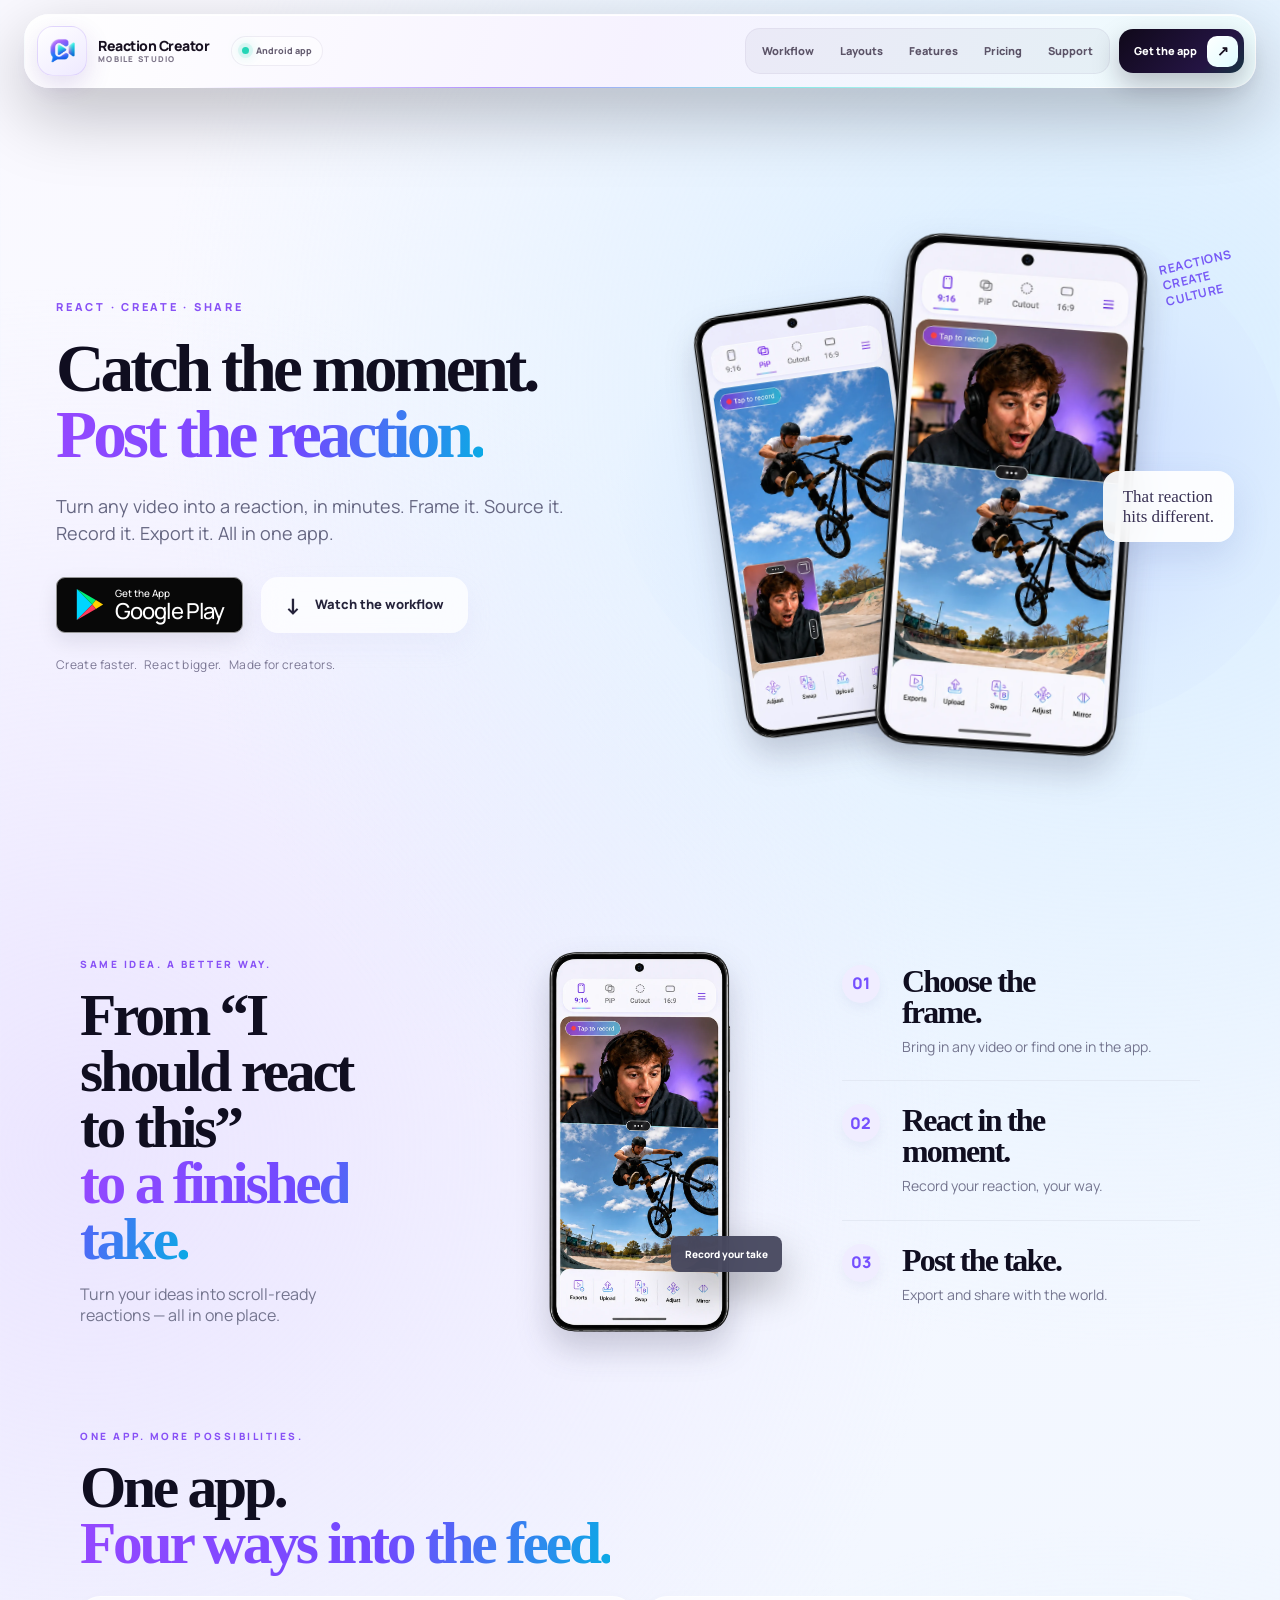
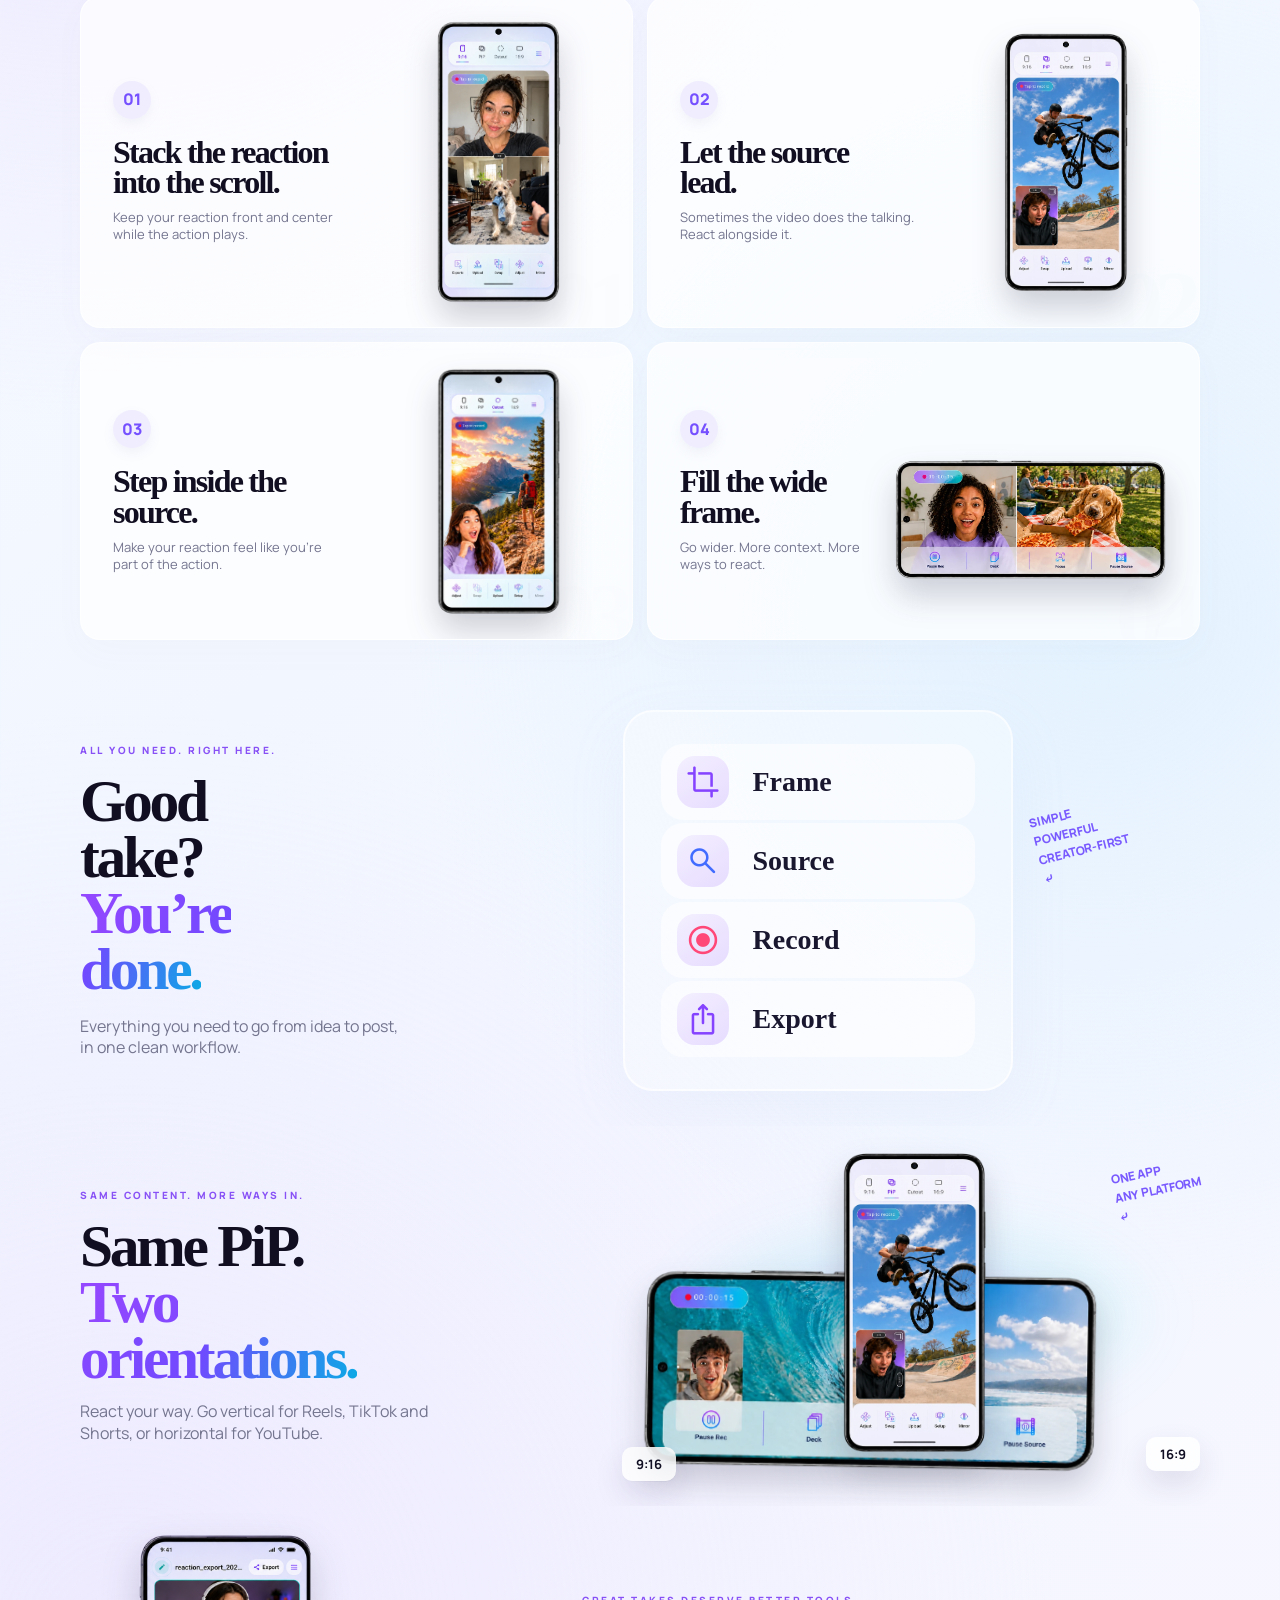
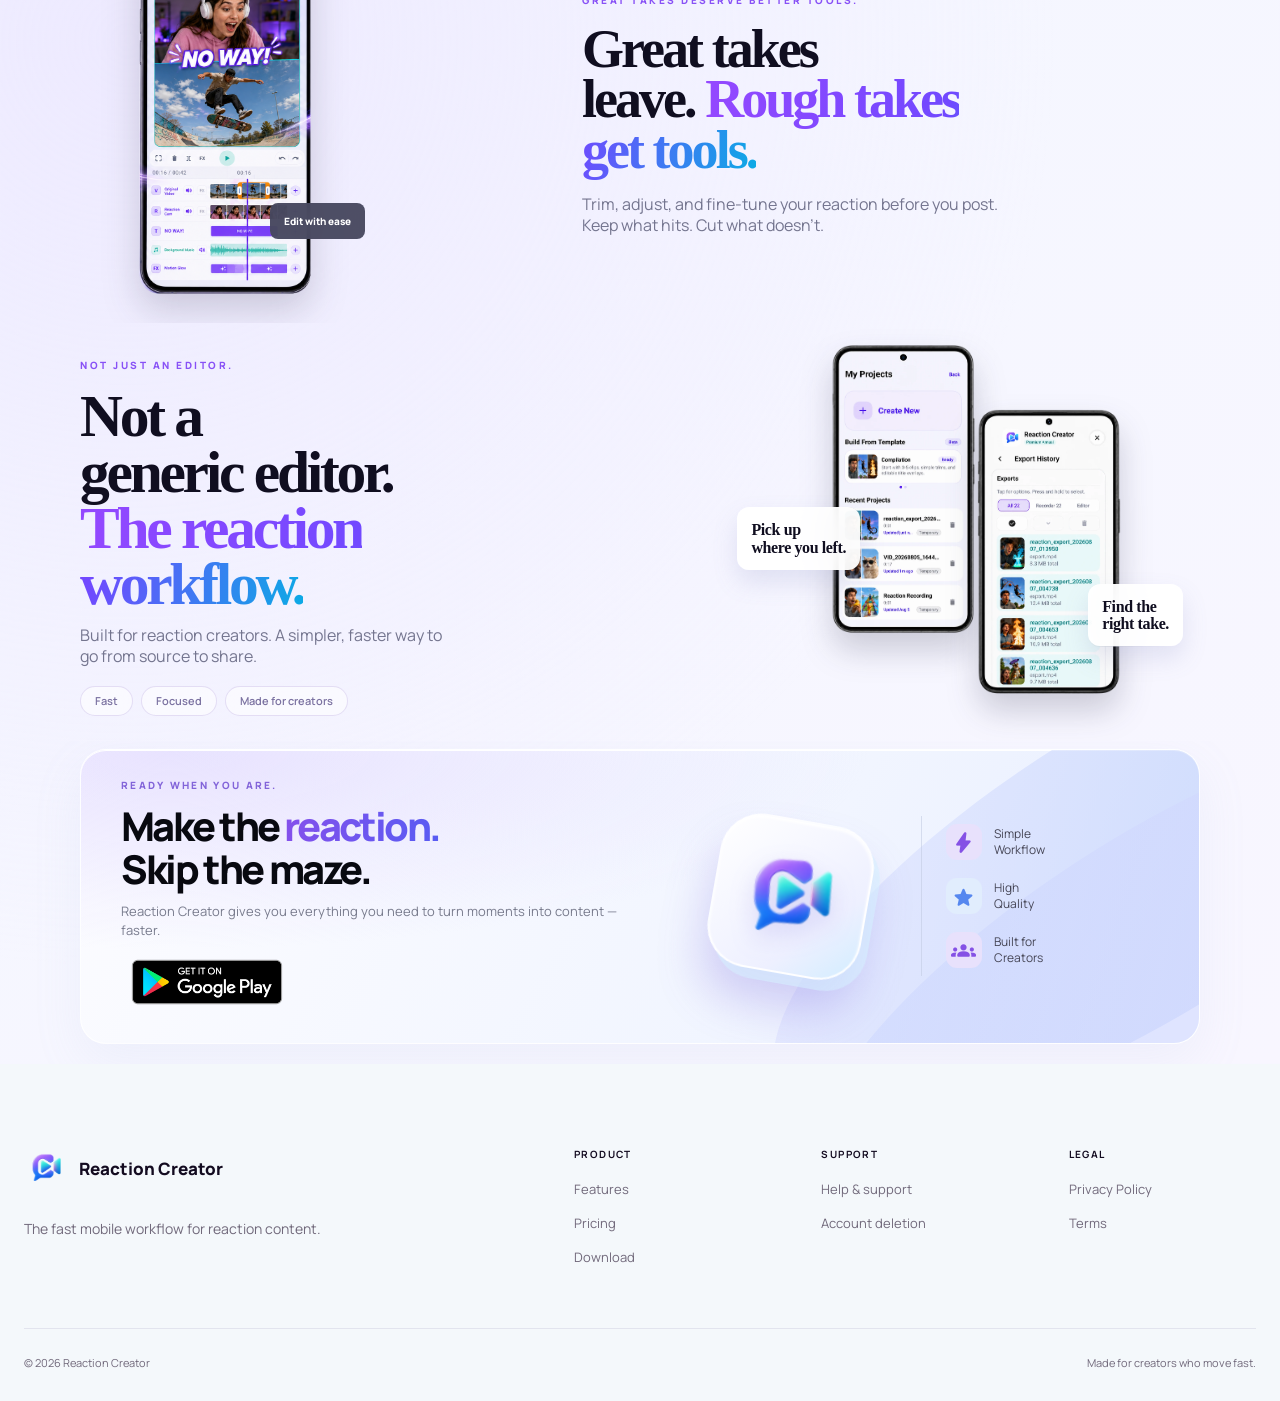
==== commit 7a62beae: "Keep desktop download card compact" ====
--- a/index.html
+++ b/index.html
@@ -35,7 +35,7 @@
   <link rel="stylesheet" href="https://fonts.googleapis.com/css2?family=Manrope:wght@400;500;600;700;800&amp;display=swap">
   <link rel="stylesheet" href="https://fonts.googleapis.com/css2?family=Material+Symbols+Rounded:opsz,wght,FILL,GRAD@24,500,0,0">
   <link rel="stylesheet" href="assets/css/home-v5.css?v=20260906-light3">
-  <link rel="stylesheet" href="assets/css/landing-mockup.css?v=20260910-download">
+  <link rel="stylesheet" href="assets/css/landing-mockup.css?v=20260910-compact">
 </head>
 
 <body>
@@ -370,7 +370,7 @@
       <div class="shell download-panel download-refresh">
         <div class="download-copy" data-reveal>
           <p class="kicker kicker-light"><span></span>Ready when you are.</p>
-          <h2>Make the<br><em>reaction.</em><br><span>Skip the maze.</span></h2>
+          <h2>Make the <br><em>reaction.</em><br><span>Skip the maze.</span></h2>
           <p>Reaction Creator gives you everything you need to turn moments into content — faster.</p>
           <div class="download-action-row">
             <a class="play-badge" href="https://play.google.com/store/apps/details?id=com.reaction.reactioncreator" aria-label="Get Reaction Creator on Google Play"><img src="Images/google-play-badge.webp" alt="Get it on Google Play" width="646" height="250" loading="lazy" decoding="async"></a>
--- a/assets/css/landing-mockup.css
+++ b/assets/css/landing-mockup.css
@@ -373,3 +373,18 @@
 @media (max-width: 360px) {
   #main .download-refresh .download-mark { top: 80px; right: 18px; width: 24%; }
 }
+@media (min-width: 901px) {
+  #main .download-panel.download-refresh { grid-template-columns: minmax(0, 1.8fr) minmax(130px, .7fr) minmax(155px, .8fr); min-height: 280px; gap: 28px; padding: 28px 40px; border-radius: 26px; }
+  #main .download-refresh .kicker { margin-bottom: 12px; font-size: 10px; }
+  #main .download-refresh h2 { font-size: clamp(30px, 3.1vw, 40px); line-height: 1.08; }
+  #main .download-refresh h2 br:first-of-type { display: none; }
+  #main .download-refresh h2 > span { font-size: 1em; }
+  #main .download-refresh .download-copy > p:last-of-type { margin-top: 12px; font-size: 13px; line-height: 1.4; }
+  #main .download-refresh .download-action-row { margin-top: 10px; }
+  #main .download-refresh .play-badge { width: 172px; }
+  #main .download-refresh .download-mark { width: min(155px, 100%); }
+  #main .download-refresh .download-mark-visual { padding: 16px; }
+  #main .download-refresh .download-benefits { grid-column: 3; grid-row: 1; grid-template-columns: 1fr; gap: 18px; padding: 8px 0 8px 24px; border-top: 0; border-left: 1px solid #bfc8df88; }
+  #main .download-refresh .download-benefits li { gap: 12px; font-size: 12px; }
+  #main .download-refresh .download-benefits .material-symbols-rounded { flex-basis: 36px; height: 36px; border-radius: 11px; font-size: 25px; }
+}
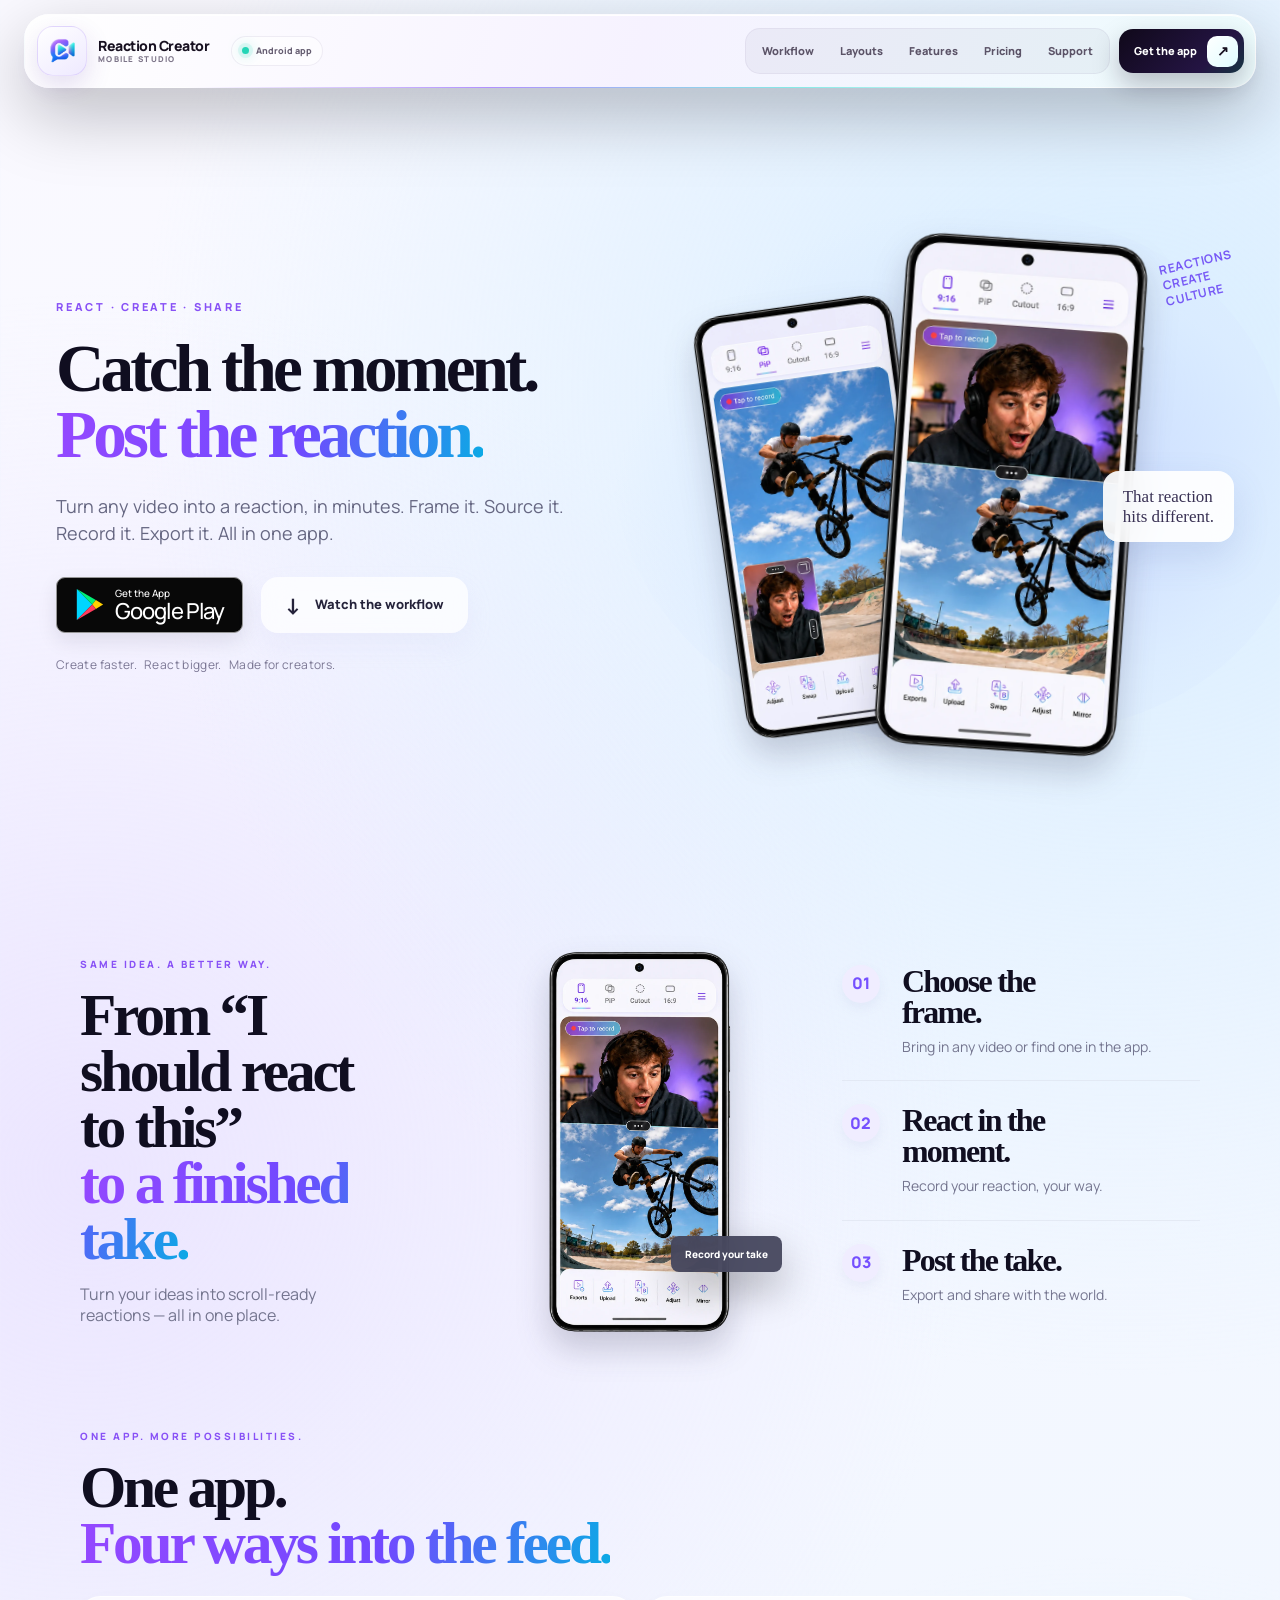
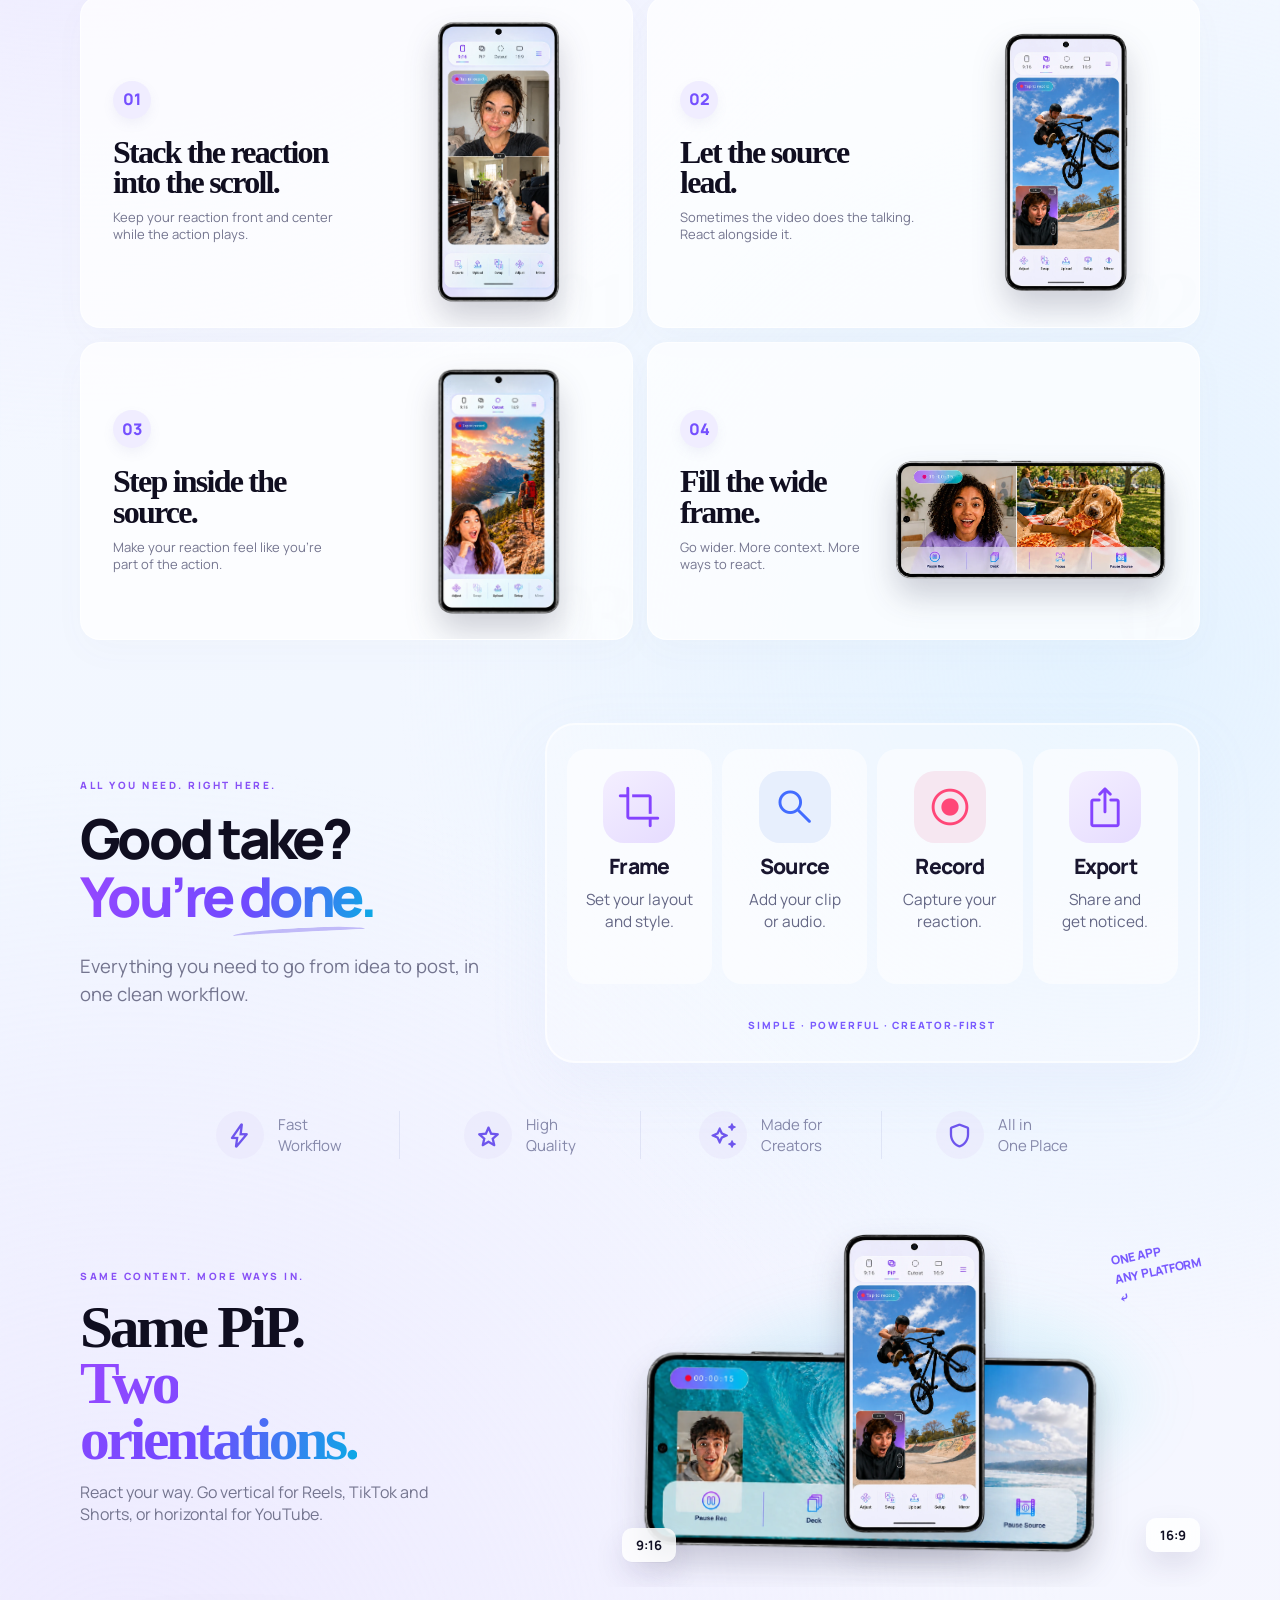
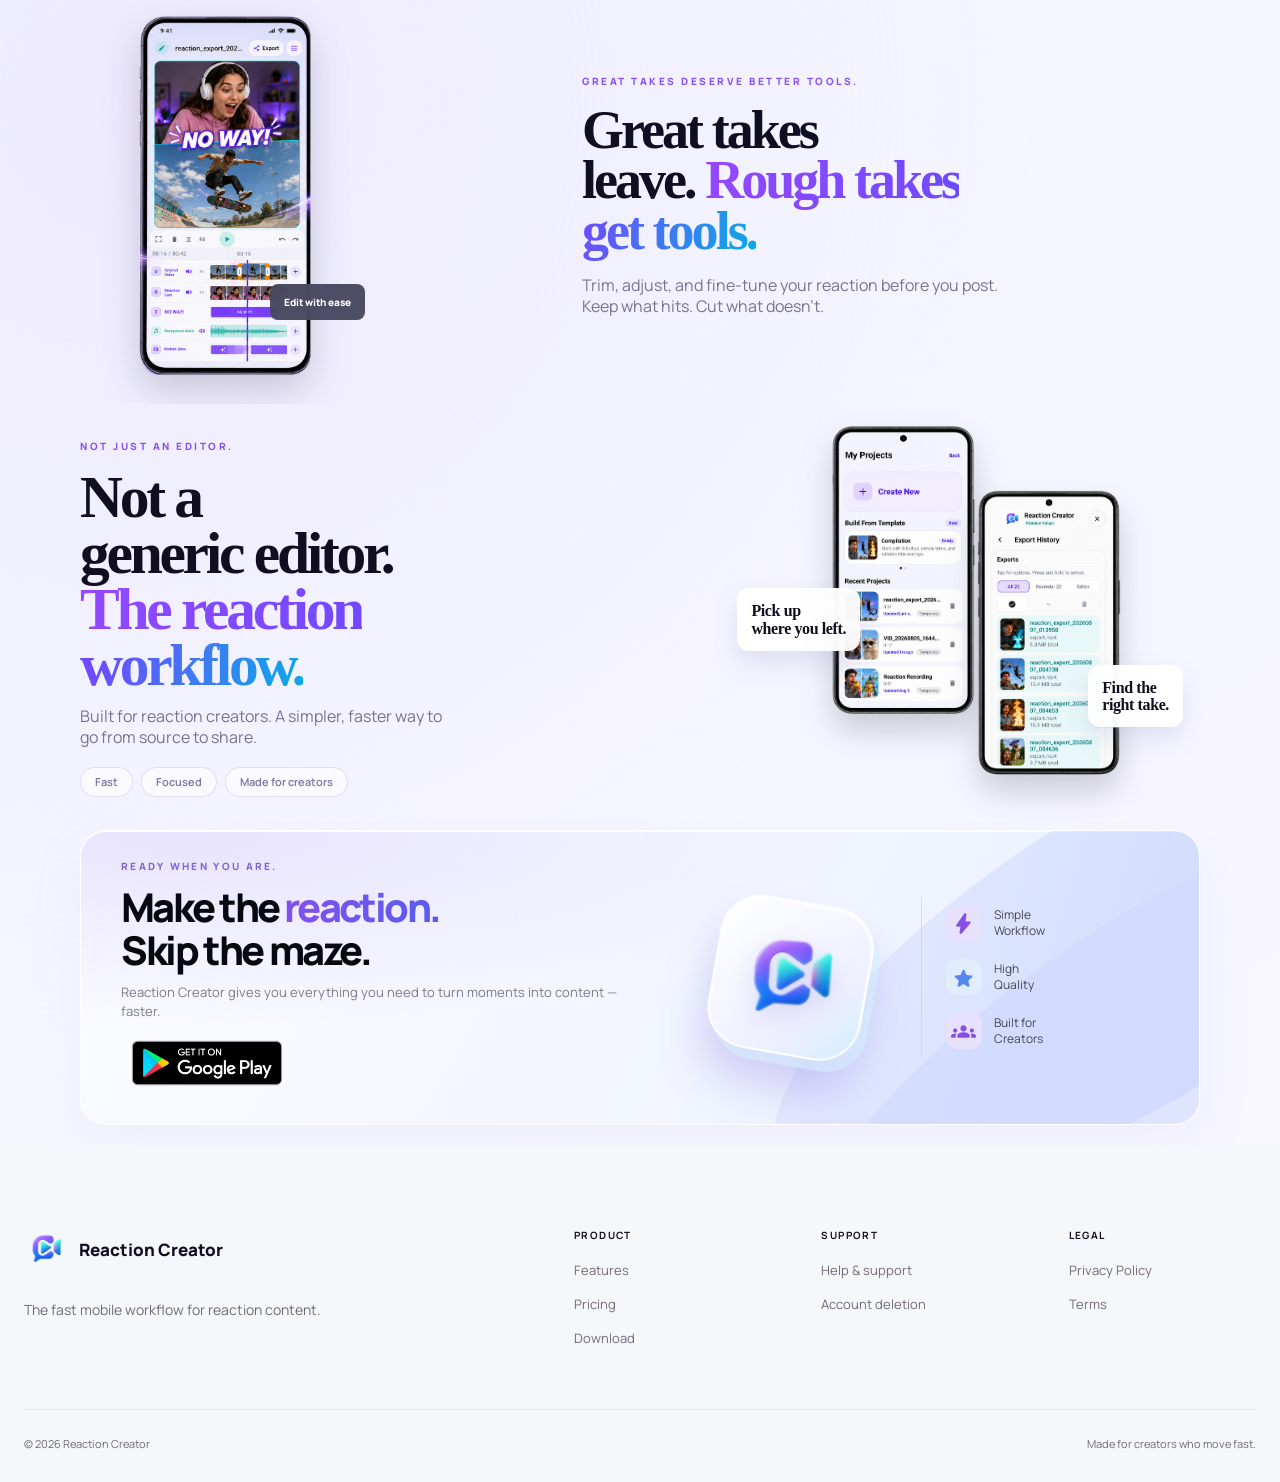
==== commit 0d138b30: "Match Good take section to responsive workflow mockup" ====
--- a/index.html
+++ b/index.html
@@ -35,7 +35,7 @@
   <link rel="stylesheet" href="https://fonts.googleapis.com/css2?family=Manrope:wght@400;500;600;700;800&amp;display=swap">
   <link rel="stylesheet" href="https://fonts.googleapis.com/css2?family=Material+Symbols+Rounded:opsz,wght,FILL,GRAD@24,500,0,0">
   <link rel="stylesheet" href="assets/css/home-v5.css?v=20260906-light3">
-  <link rel="stylesheet" href="assets/css/landing-mockup.css?v=20260910-compact">
+  <link rel="stylesheet" href="assets/css/landing-mockup.css?v=20260910-good-take">
 </head>
 
 <body>
@@ -278,17 +278,23 @@
       <div class="shell instant-layout">
         <div class="instant-copy" data-reveal>
           <p class="kicker kicker-light"><span></span>All you need. Right here.</p>
-          <h2>Good <br>take?<br><em>You’re <br>done.</em></h2>
+          <h2>Good take?<br><em>You’re done.</em></h2>
           <p>Everything you need to go from idea to post, in one clean workflow.</p>
         </div>
 
         <div class="export-system" data-reveal data-export-route>
           <div class="export-beam" aria-hidden="true"><span></span></div>
-          <div class="export-step is-active"><span class="material-symbols-rounded" aria-hidden="true">crop</span><strong>Frame</strong></div>
-          <div class="export-step"><span class="material-symbols-rounded" aria-hidden="true">search</span><strong>Source</strong></div>
-          <div class="export-step"><span class="material-symbols-rounded" aria-hidden="true">radio_button_checked</span><strong>Record</strong></div>
-          <div class="export-step export-step-final"><span class="material-symbols-rounded" aria-hidden="true">ios_share</span><strong>Export</strong></div>
-        </div>
+          <div class="export-step is-active"><span class="material-symbols-rounded" aria-hidden="true">crop</span><strong>Frame</strong><p>Set your layout<br>and style.</p></div>
+          <div class="export-step"><span class="material-symbols-rounded" aria-hidden="true">search</span><strong>Source</strong><p>Add your clip<br>or audio.</p></div>
+          <div class="export-step"><span class="material-symbols-rounded" aria-hidden="true">radio_button_checked</span><strong>Record</strong><p>Capture your<br>reaction.</p></div>
+          <div class="export-step export-step-final"><span class="material-symbols-rounded" aria-hidden="true">ios_share</span><strong>Export</strong><p>Share and<br>get noticed.</p></div>
+        </div>
+        <ul class="instant-benefits" aria-label="Workflow benefits">
+          <li><span class="material-symbols-rounded" aria-hidden="true">bolt</span><span>Fast<br>Workflow</span></li>
+          <li><span class="material-symbols-rounded" aria-hidden="true">star</span><span>High<br>Quality</span></li>
+          <li><span class="material-symbols-rounded" aria-hidden="true">auto_awesome</span><span>Made for<br>Creators</span></li>
+          <li><span class="material-symbols-rounded" aria-hidden="true">shield</span><span>All in<br>One Place</span></li>
+        </ul>
       </div>
     </section>
 
--- a/assets/css/landing-mockup.css
+++ b/assets/css/landing-mockup.css
@@ -298,6 +298,47 @@
   #main .orientation-stack::after { display: none; }
 }
 
+/* Good take: four clear steps over the existing page background. */
+#main .instant-layout { grid-template-columns: minmax(0, .85fr) minmax(0, 1.3fr); gap: 48px 36px; padding: 48px 0; }
+#main .instant-copy h2 { font-family: "Manrope", sans-serif; font-weight: 800; font-size: clamp(36px, 4.3vw, 64px); line-height: 1.06; letter-spacing: -.065em; }
+#main .instant-copy h2 em { position: relative; display: inline-block; white-space: nowrap; }
+#main .instant-copy h2 em::after { content: ""; position: absolute; right: 3%; bottom: -12px; width: 45%; height: 9px; border-top: 4px solid #a79bf5; border-radius: 50%; transform: rotate(-3deg); opacity: .65; }
+#main .instant-copy > p:last-child { max-width: 430px; margin-top: 28px; font-size: clamp(15px, 1.45vw, 20px); line-height: 1.5; }
+#main .export-system { display: grid; grid-template-columns: repeat(4, minmax(0, 1fr)); width: 100%; max-width: 100%; padding: 24px 20px 20px; gap: 10px; }
+#main .export-step { flex-direction: column; justify-content: flex-start; min-width: 0; min-height: 235px; padding: 22px 8px; gap: 12px; text-align: center; border-radius: 20px; font-family: "Manrope", sans-serif; }
+#main .export-step strong { font-family: inherit; font-size: clamp(16px, 1.65vw, 24px); font-weight: 800; letter-spacing: -.04em; }
+#main .export-step p { margin: 0; font-size: clamp(12px, 1.2vw, 16px); line-height: 1.45; color: #646785; }
+#main .export-step .material-symbols-rounded { flex: 0 0 72px; width: 72px; height: 72px; font-size: 44px; border-radius: 21px; }
+#main .export-step:nth-child(3) .material-symbols-rounded { background: #e7effd; }
+#main .export-step:nth-child(4) .material-symbols-rounded { background: #f6e7f1; }
+#main .export-system::after { content: "SIMPLE · POWERFUL · CREATOR-FIRST"; grid-column: 1 / -1; position: static; margin-top: 16px; padding: 8px 0; color: #795aff; font-size: 10px; letter-spacing: .19em; line-height: 1.5; text-align: center; white-space: normal; transform: none; }
+#main .instant-benefits { grid-column: 1 / -1; display: grid; grid-template-columns: repeat(4, 1fr); width: 86%; margin: 0 auto; padding: 0; list-style: none; }
+#main .instant-benefits li { display: flex; align-items: center; justify-content: center; gap: 14px; color: #8588aa; font-size: 15px; line-height: 1.4; }
+#main .instant-benefits li + li { border-left: 1px solid #bdc2e455; }
+#main .instant-benefits .material-symbols-rounded { display: grid; place-items: center; width: 48px; height: 48px; flex-shrink: 0; border-radius: 50%; background: #e9e8fc99; color: #6e55ed; font-size: 29px; }
+@media (max-width: 900px) {
+  #main .instant-layout { grid-template-columns: 1fr; gap: 30px; }
+  #main .instant-copy h2 { font-size: clamp(36px, 7vw, 54px); }
+  #main .instant-copy > p:last-child { max-width: 470px; }
+  #main .export-step { min-height: 200px; }
+  #main .instant-benefits { width: 100%; }
+}
+@media (max-width: 600px) {
+  #main .instant-layout { gap: 26px; padding: 24px 0; }
+  #main .instant-copy h2 { font-size: clamp(32px, 9vw, 48px); }
+  #main .instant-copy > p:last-child { margin-top: 24px; font-size: 14px; }
+  #main .export-system { grid-template-columns: repeat(2, minmax(0, 1fr)); padding: 14px; gap: 10px; border-radius: 24px; }
+  #main .export-step { min-height: 170px; padding: 16px 8px; gap: 8px; border-radius: 16px; }
+  #main .export-step strong { font-size: 19px; }
+  #main .export-step p { font-size: 13px; }
+  #main .export-step .material-symbols-rounded { flex-basis: 52px; width: 52px; height: 52px; font-size: 34px; border-radius: 16px; }
+  #main .export-system::after { margin-top: 4px; font-size: 8px; letter-spacing: .12em; }
+  #main .instant-benefits { grid-template-columns: repeat(2, 1fr); gap: 18px 8px; }
+  #main .instant-benefits li { justify-content: flex-start; gap: 9px; font-size: 12px; }
+  #main .instant-benefits li + li { border: 0; }
+  #main .instant-benefits .material-symbols-rounded { width: 38px; height: 38px; font-size: 25px; }
+}
+
 /* Responsive closing card, shared by phone and desktop layouts. */
 #main .download-panel.download-refresh {
   isolation: isolate;
@@ -357,21 +398,21 @@
   #main .download-benefits .material-symbols-rounded { flex-basis: 44px; height: 44px; border-radius: 13px; font-size: 28px; }
 }
 @media (max-width: 600px) {
-  #main .download-panel.download-refresh { display: block; padding: 34px 22px 24px; border-radius: 26px; }
-  #main .download-refresh .kicker { margin-bottom: 24px; font-size: 9px; letter-spacing: .2em; }
-  #main .download-refresh h2 { font-size: clamp(36px, 9.5vw, 54px); line-height: 1.06; }
-  #main .download-refresh h2 > span { font-size: .71em; }
-  #main .download-refresh .download-copy > p:last-of-type { margin-top: 23px; font-size: 14px; line-height: 1.5; }
-  #main .download-refresh .download-action-row { margin-top: 20px; }
-  #main .download-refresh .play-badge { width: 178px; }
-  #main .download-refresh .download-mark { position: absolute; top: 97px; right: 21px; width: 27%; max-width: 132px; }
-  #main .download-refresh .download-mark-visual { padding: 10px; box-shadow: 4px 5px 0 #d5eeff99, 0 18px 24px #7260da35; }
-  #main .download-benefits { margin-top: 26px; padding-top: 20px; gap: 12px; }
-  #main .download-benefits li { flex-direction: column; align-items: flex-start; gap: 9px; font-size: 11px; }
-  #main .download-benefits .material-symbols-rounded { flex: 0 0 36px; width: 36px; height: 36px; font-size: 25px; border-radius: 11px; }
+  #main .download-panel.download-refresh { display: block; padding: 20px 18px 14px; border-radius: 24px; }
+  #main .download-refresh .kicker { margin-bottom: 7px; font-size: 8px; letter-spacing: .2em; }
+  #main .download-refresh h2 { font-size: clamp(30px, 8.2vw, 42px); line-height: .98; }
+  #main .download-refresh h2 > span { font-size: .74em; }
+  #main .download-refresh .download-copy > p:last-of-type { max-width: 88%; margin-top: 9px; font-size: 12.5px; line-height: 1.35; }
+  #main .download-refresh .download-action-row { margin-top: 9px; }
+  #main .download-refresh .play-badge { width: 145px; }
+  #main .download-refresh .download-mark { position: absolute; top: 58px; right: 16px; width: 23%; max-width: 105px; }
+  #main .download-refresh .download-mark-visual { padding: 8px; box-shadow: 4px 5px 0 #d5eeff99, 0 14px 20px #7260da35; }
+  #main .download-benefits { margin-top: 12px; padding-top: 10px; gap: 8px; }
+  #main .download-benefits li { flex-direction: row; align-items: center; gap: 6px; font-size: 10px; line-height: 1.2; }
+  #main .download-benefits .material-symbols-rounded { flex: 0 0 28px; width: 28px; height: 28px; font-size: 20px; border-radius: 9px; }
 }
 @media (max-width: 360px) {
-  #main .download-refresh .download-mark { top: 80px; right: 18px; width: 24%; }
+  #main .download-refresh .download-mark { top: 54px; right: 14px; width: 21%; }
 }
 @media (min-width: 901px) {
   #main .download-panel.download-refresh { grid-template-columns: minmax(0, 1.8fr) minmax(130px, .7fr) minmax(155px, .8fr); min-height: 280px; gap: 28px; padding: 28px 40px; border-radius: 26px; }
@@ -388,3 +429,16 @@
   #main .download-refresh .download-benefits li { gap: 12px; font-size: 12px; }
   #main .download-refresh .download-benefits .material-symbols-rounded { flex-basis: 36px; height: 36px; border-radius: 11px; font-size: 25px; }
 }
+
+@media (max-width: 600px) {
+  html.no-gsap .site-footer { padding: 34px 0 18px; }
+  html.no-gsap .footer-top { grid-template-columns: repeat(3, minmax(0, 1fr)); gap: 26px 10px; padding-bottom: 28px; }
+  html.no-gsap .footer-brand { grid-column: 1 / -1; }
+  html.no-gsap .footer-brand .brand { font-size: 16px; }
+  html.no-gsap .footer-brand .brand img { width: 38px; height: 38px; }
+  html.no-gsap .footer-brand p { max-width: none; margin-top: 8px; font-size: 11px; line-height: 1.45; }
+  html.no-gsap .footer-group { gap: 8px; font-size: 11px; line-height: 1.35; }
+  html.no-gsap .footer-group strong { margin-bottom: 2px; font-size: 9px; letter-spacing: .12em; }
+  html.no-gsap .footer-bottom { flex-direction: row; align-items: center; gap: 12px; padding-top: 18px; font-size: 9px; line-height: 1.35; }
+  html.no-gsap .footer-bottom span:last-child { text-align: right; }
+}
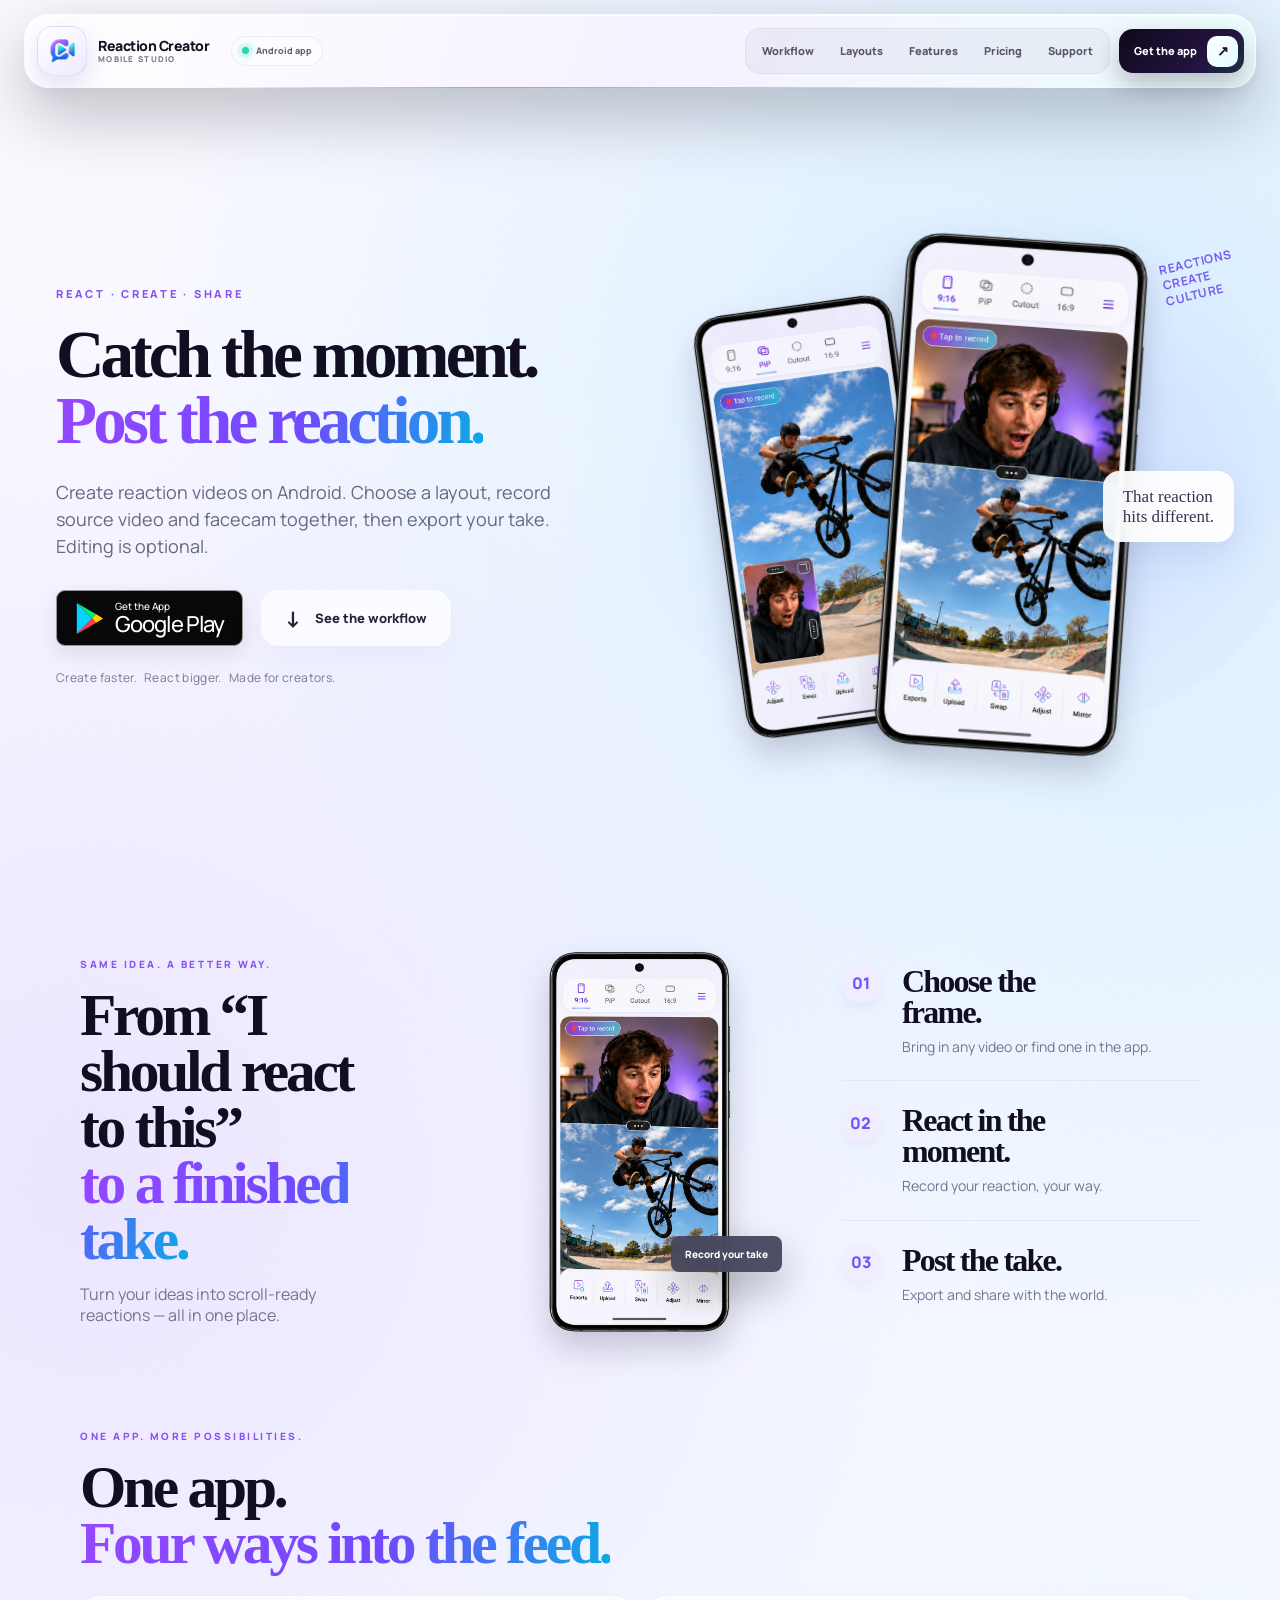
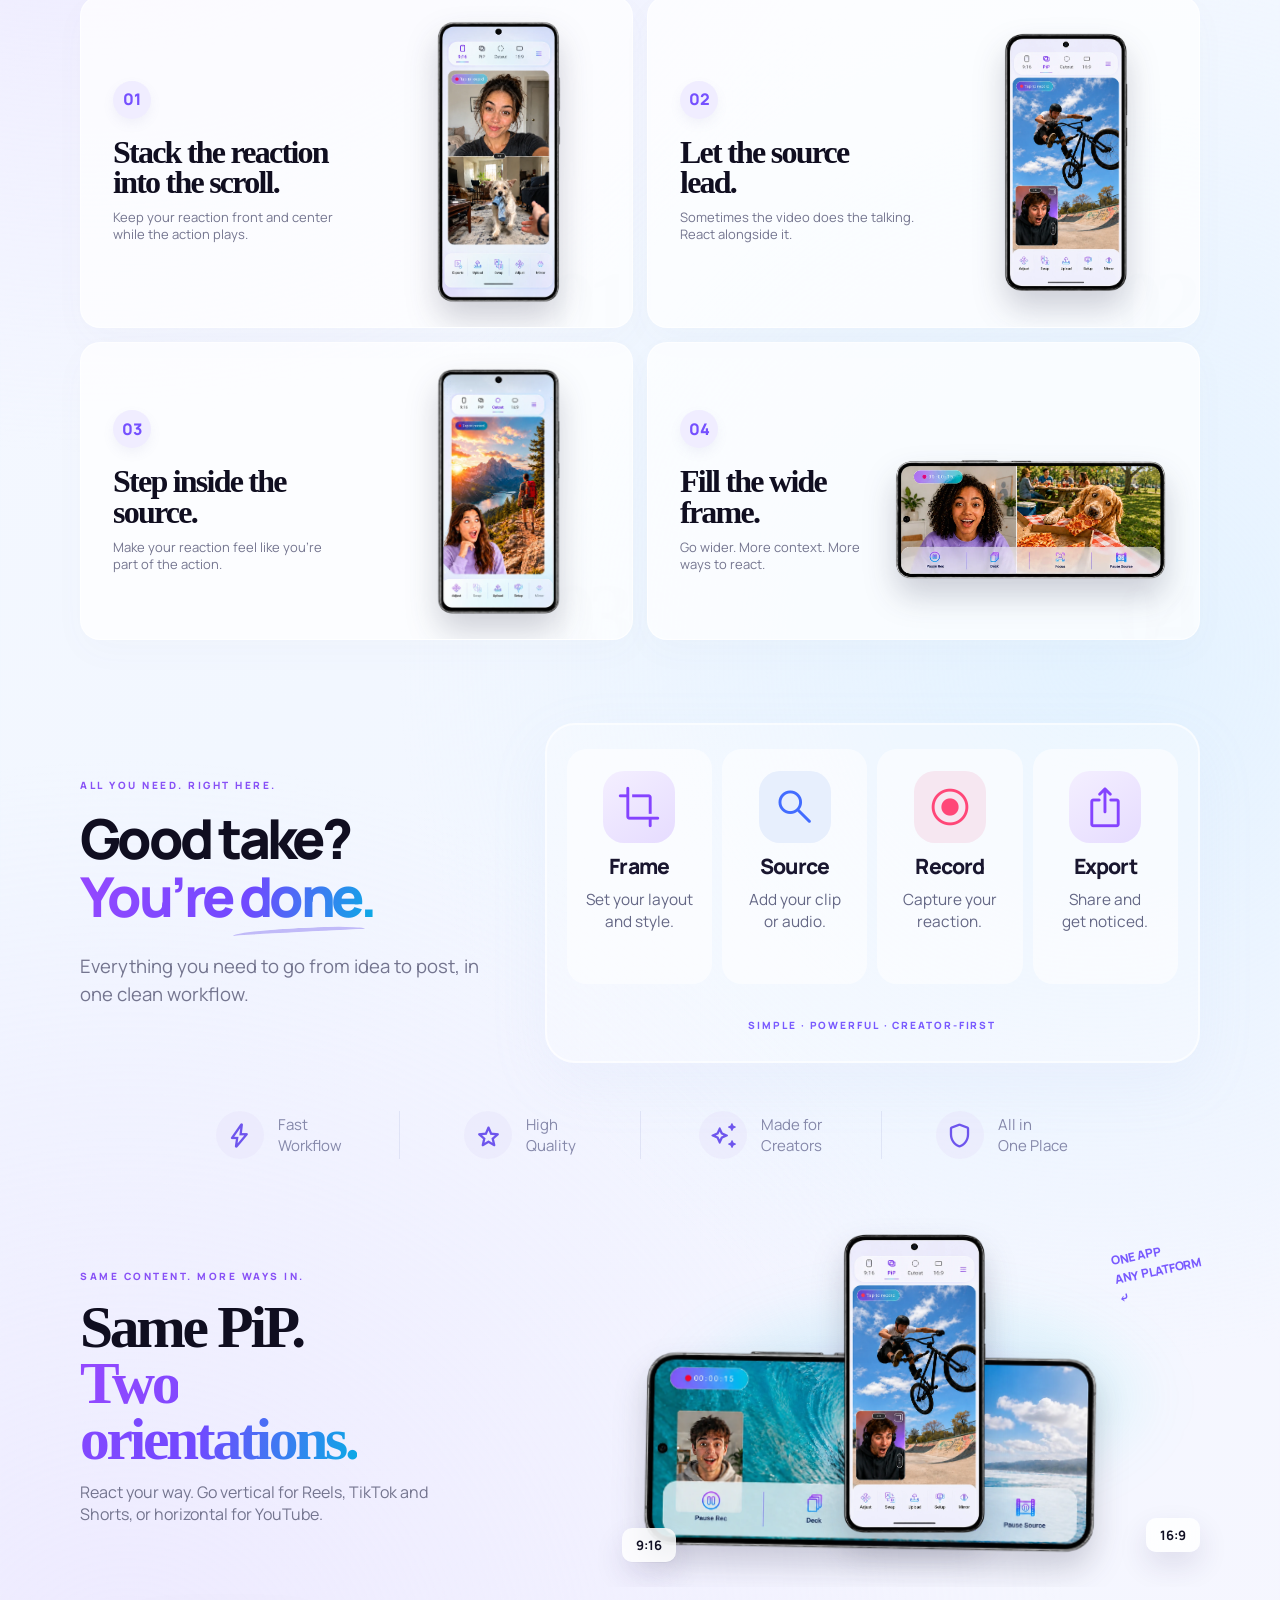
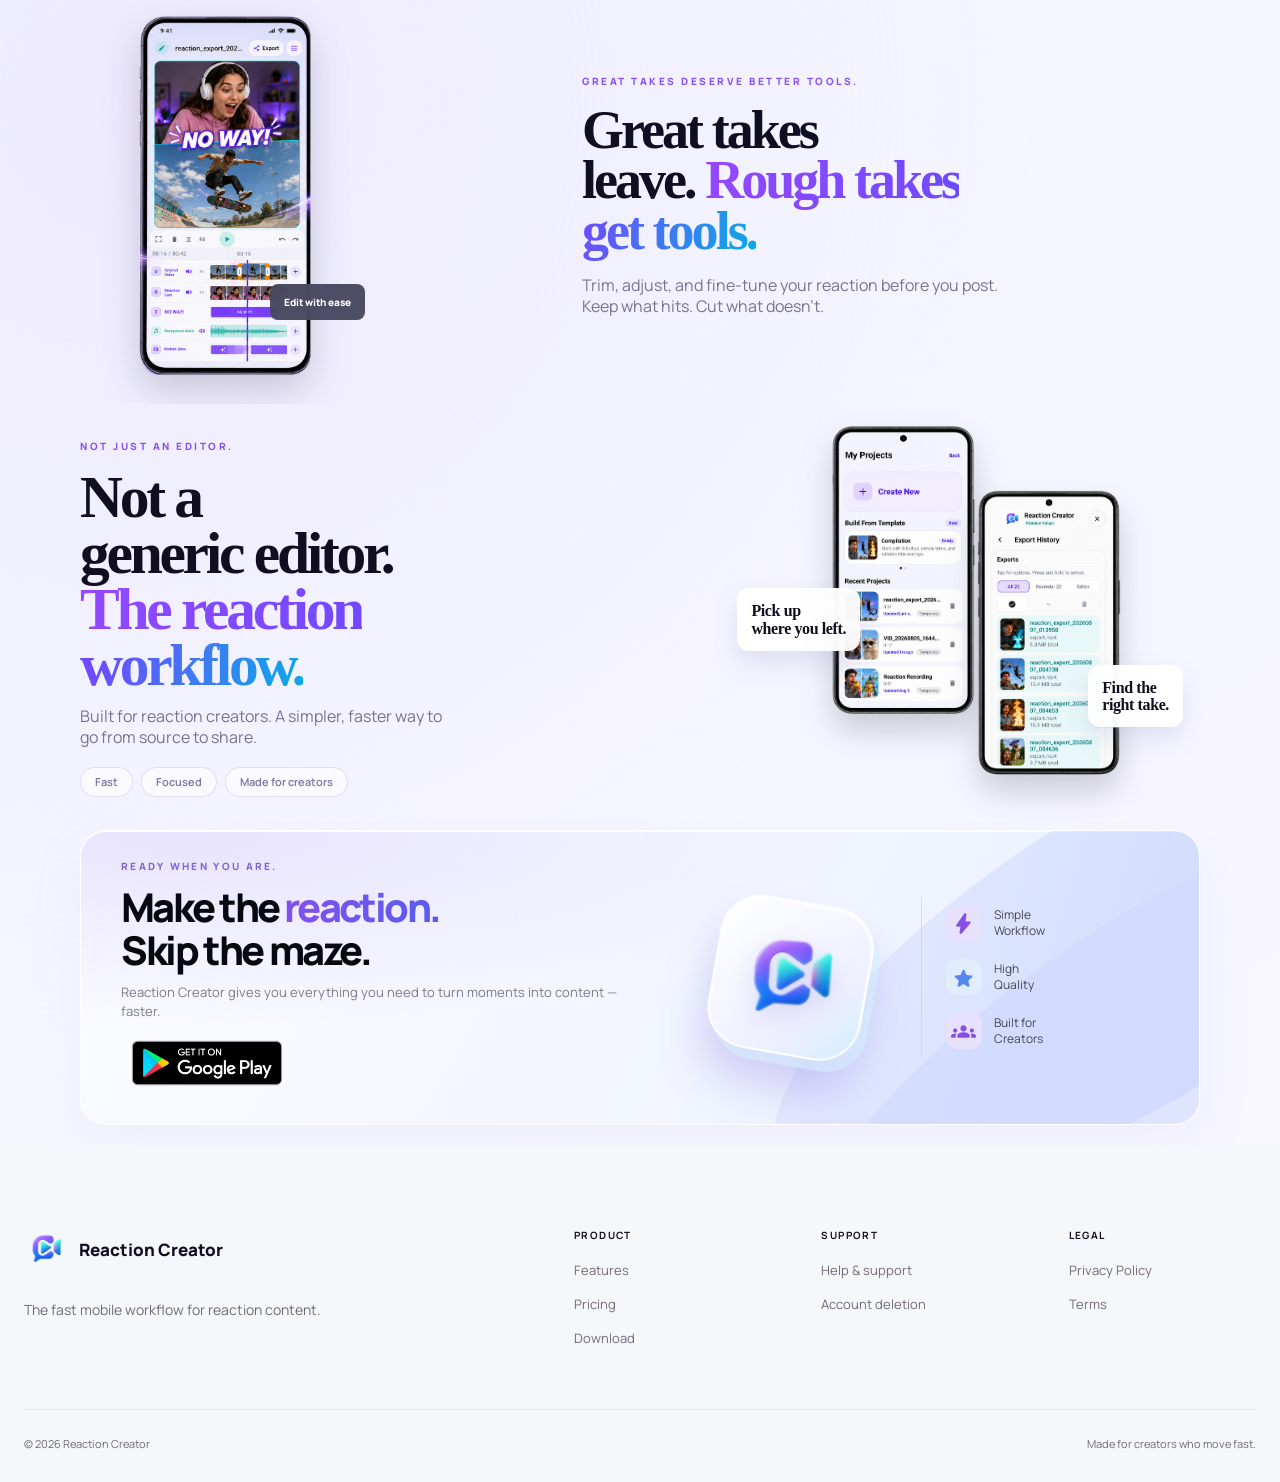
==== commit ce05db71: "Clarify Android reaction workflow and static workflow CTA" ====
--- a/index.html
+++ b/index.html
@@ -35,7 +35,7 @@
   <link rel="stylesheet" href="https://fonts.googleapis.com/css2?family=Manrope:wght@400;500;600;700;800&amp;display=swap">
   <link rel="stylesheet" href="https://fonts.googleapis.com/css2?family=Material+Symbols+Rounded:opsz,wght,FILL,GRAD@24,500,0,0">
   <link rel="stylesheet" href="assets/css/home-v5.css?v=20260906-light3">
-  <link rel="stylesheet" href="assets/css/landing-mockup.css?v=20260910-good-take">
+  <link rel="stylesheet" href="assets/css/landing-mockup.css?v=20260910-menu-icon">
 </head>
 
 <body>
@@ -84,7 +84,7 @@
       </span>
 
       <button class="nav-toggle" type="button" aria-controls="site-menu" aria-expanded="false" data-nav-toggle>
-        <span class="nav-toggle-icon" aria-hidden="true"><i></i><i></i></span>
+        <span class="nav-toggle-icon" aria-hidden="true"><i></i><i></i><i></i></span>
         <span class="sr-only">Open menu</span>
       </button>
 
@@ -114,7 +114,7 @@
         <div class="hero-copy" data-reveal>
           <p class="kicker kicker-light"><span></span>React · Create · Share</p>
           <h1><span>Catch the moment.</span><br><em>Post the reaction.</em></h1>
-          <p class="hero-lede">Turn any video into a reaction, in minutes. Frame it. Source it. Record it. Export it. All in one app.</p>
+          <p class="hero-lede">Create reaction videos on Android. Choose a layout, record source video and facecam together, then export your take. Editing is optional.</p>
 
           <div class="hero-actions">
             <a class="button button-primary" href="https://play.google.com/store/apps/details?id=com.reaction.reactioncreator">
@@ -126,7 +126,7 @@
               </svg>
               <span class="google-play-label"><span>Get the App</span><strong>Google Play</strong></span>
             </a>
-            <a class="button button-ghost" href="#workflow"><span aria-hidden="true">↓</span> Watch the workflow</a>
+            <a class="button button-ghost" href="#workflow"><span aria-hidden="true">↓</span> See the workflow</a>
           </div>
 
           <p class="hero-positioning">Create faster. &nbsp; React bigger. &nbsp; Made for creators.</p>
--- a/assets/css/landing-mockup.css
+++ b/assets/css/landing-mockup.css
@@ -442,3 +442,34 @@
   html.no-gsap .footer-bottom { flex-direction: row; align-items: center; gap: 12px; padding-top: 18px; font-size: 9px; line-height: 1.35; }
   html.no-gsap .footer-bottom span:last-child { text-align: right; }
 }
+
+/* A conventional three-line mobile menu icon with a clean close state. */
+@media (max-width: 720px) {
+  html.no-gsap .nav-toggle-icon {
+    position: relative;
+    width: 20px;
+    height: 14px;
+    flex: 0 0 20px;
+  }
+
+  html.no-gsap .nav-toggle-icon i,
+  html.no-gsap .nav-toggle-icon i:first-child,
+  html.no-gsap .nav-toggle-icon i:last-child,
+  html.no-gsap .nav-toggle.is-open .nav-toggle-icon i {
+    right: auto;
+    left: 0;
+    width: 20px;
+    height: 2px;
+    background: #20152e;
+    box-shadow: none;
+    transform: none;
+    transition: top 180ms var(--ease), transform 180ms var(--ease), opacity 140ms ease;
+  }
+
+  html.no-gsap .nav-toggle-icon i:first-child { top: 0; }
+  html.no-gsap .nav-toggle-icon i:nth-child(2) { top: 6px; }
+  html.no-gsap .nav-toggle-icon i:last-child { top: 12px; }
+  html.no-gsap .nav-toggle.is-open .nav-toggle-icon i:first-child { top: 6px; transform: rotate(45deg); }
+  html.no-gsap .nav-toggle.is-open .nav-toggle-icon i:nth-child(2) { opacity: 0; transform: scaleX(.35); }
+  html.no-gsap .nav-toggle.is-open .nav-toggle-icon i:last-child { top: 6px; transform: rotate(-45deg); }
+}
